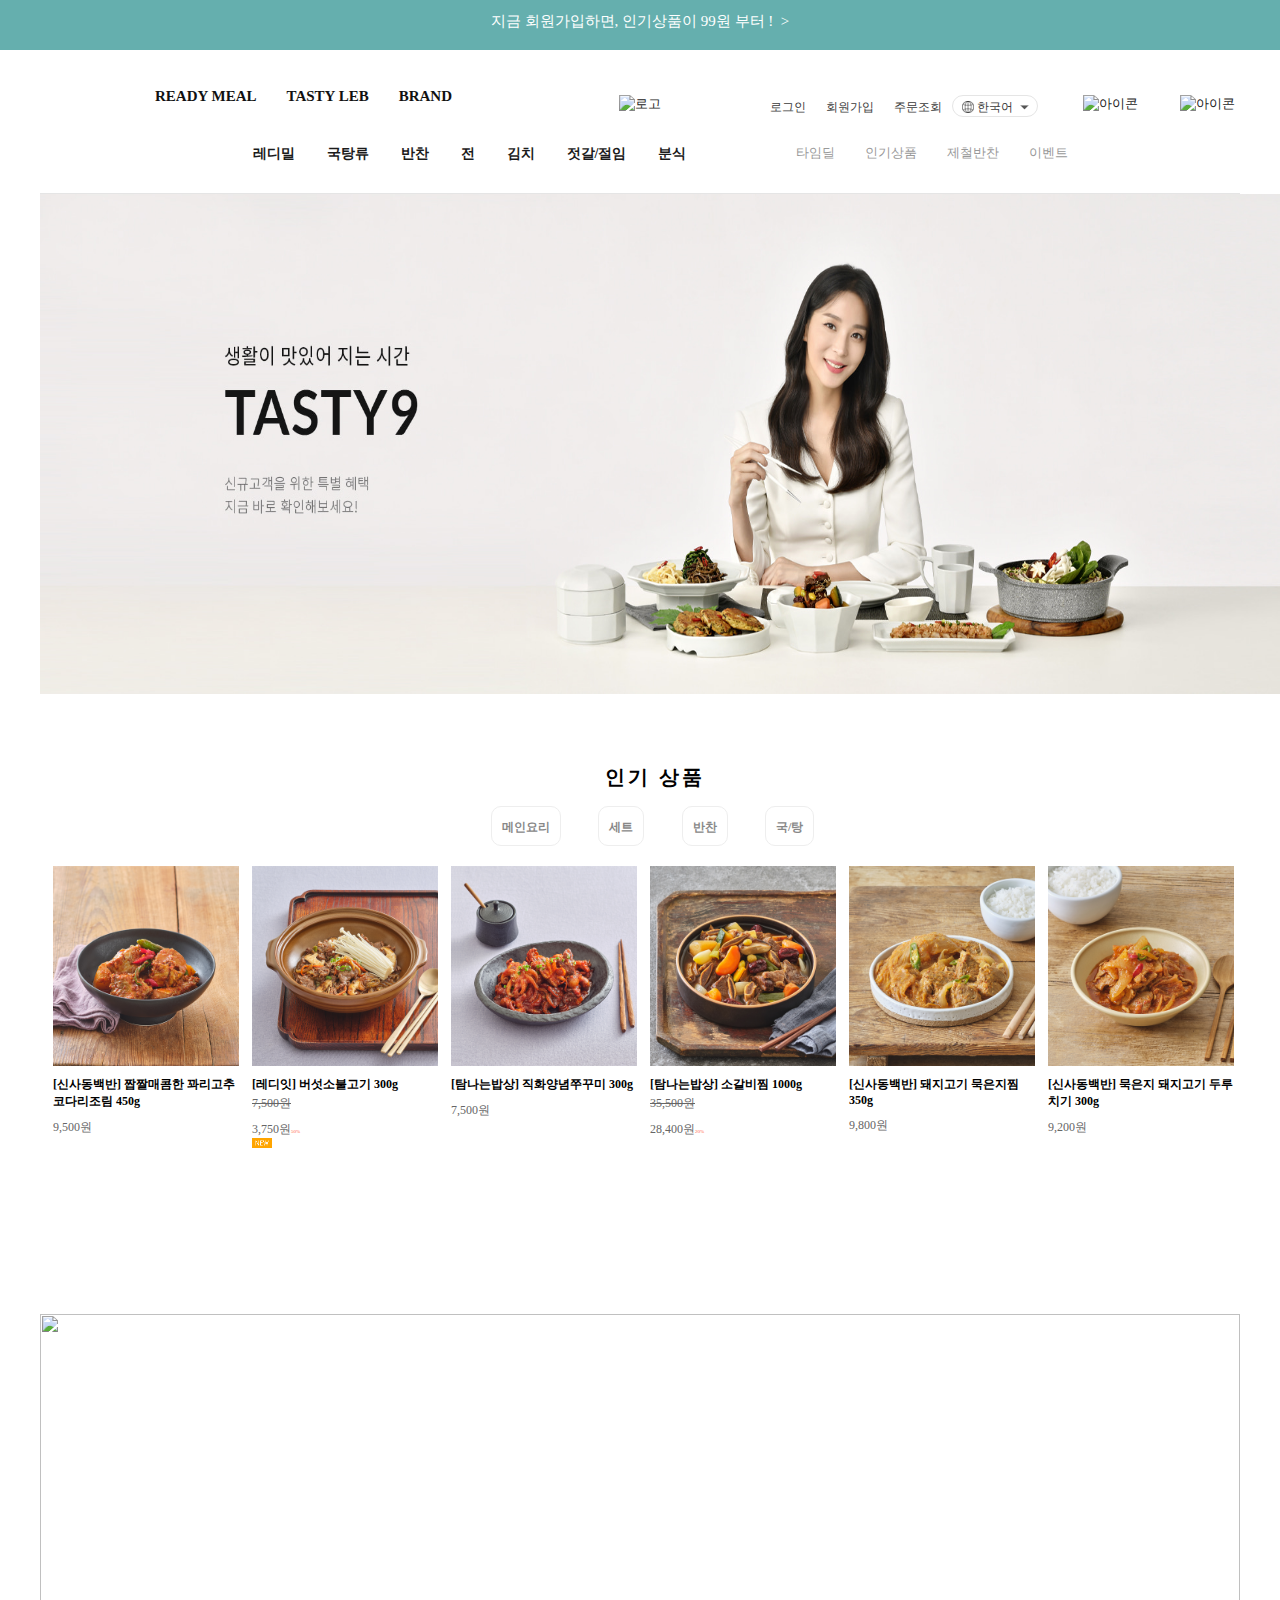
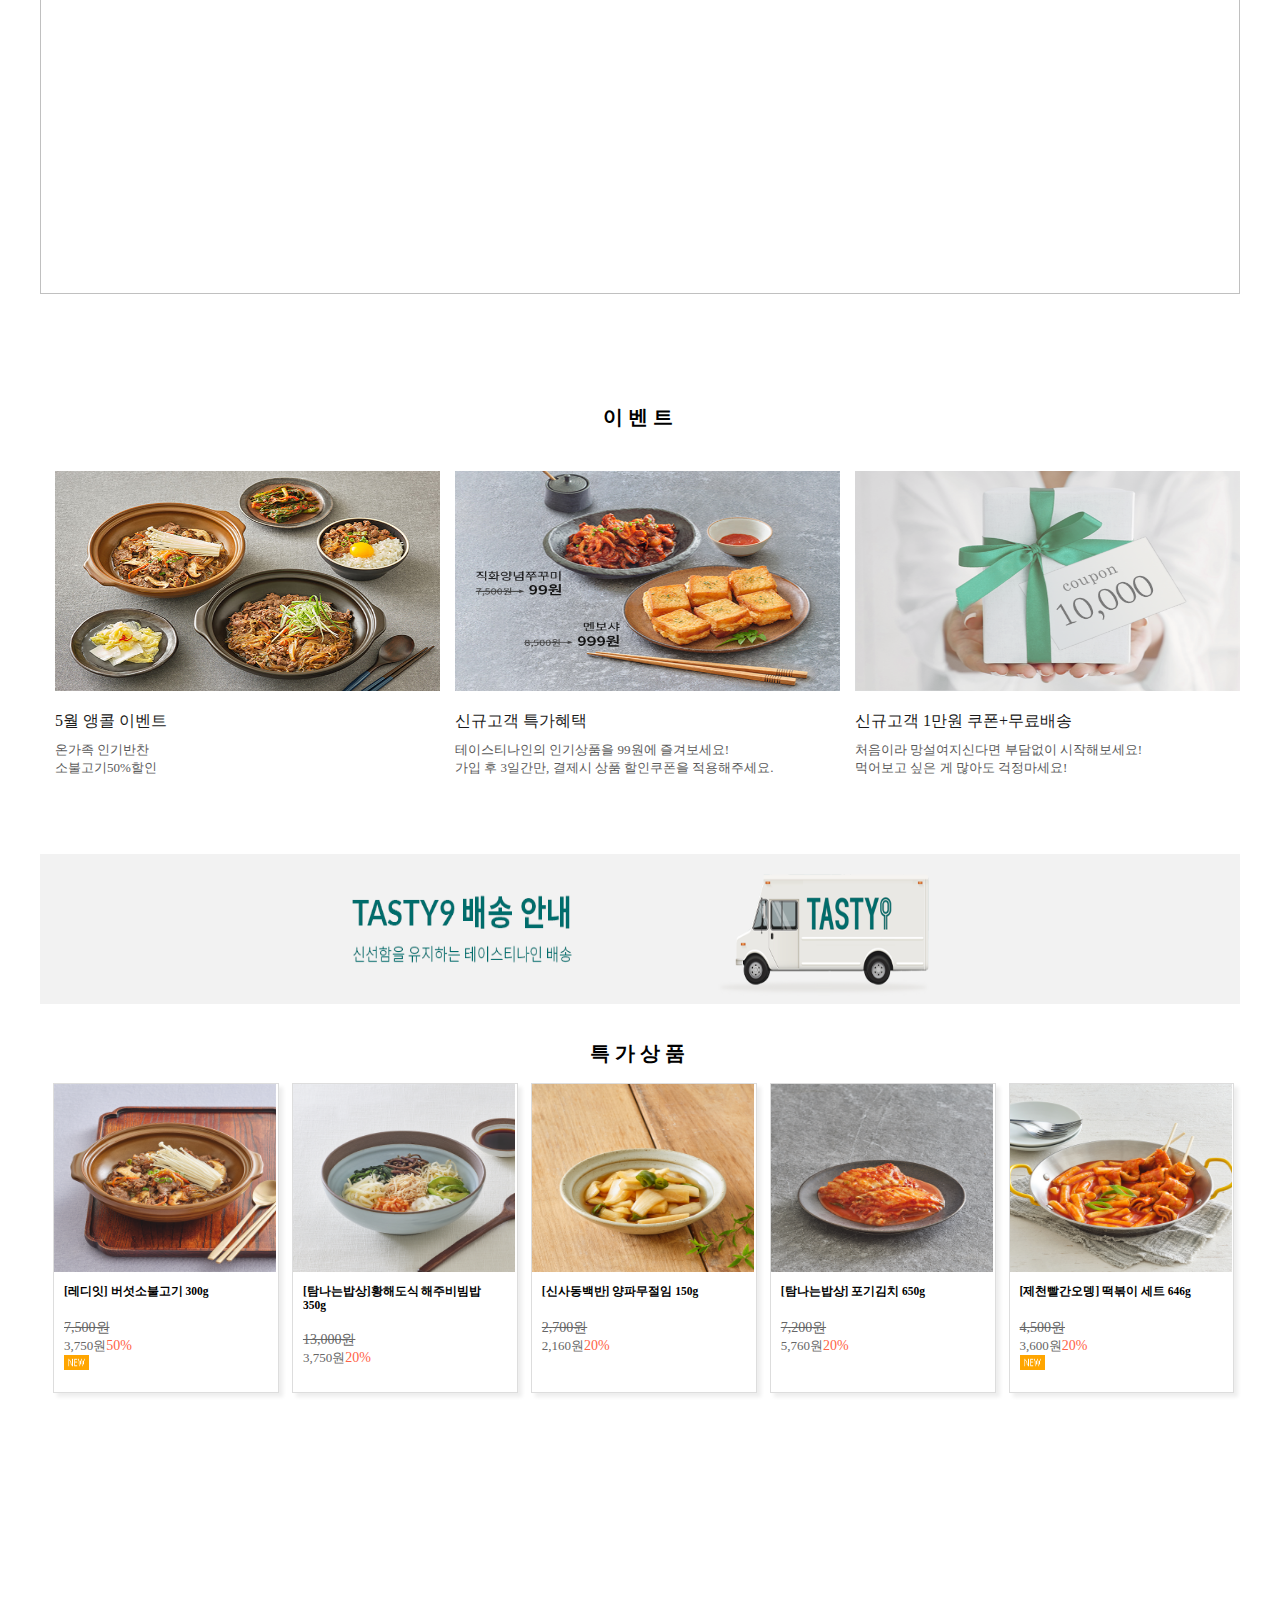
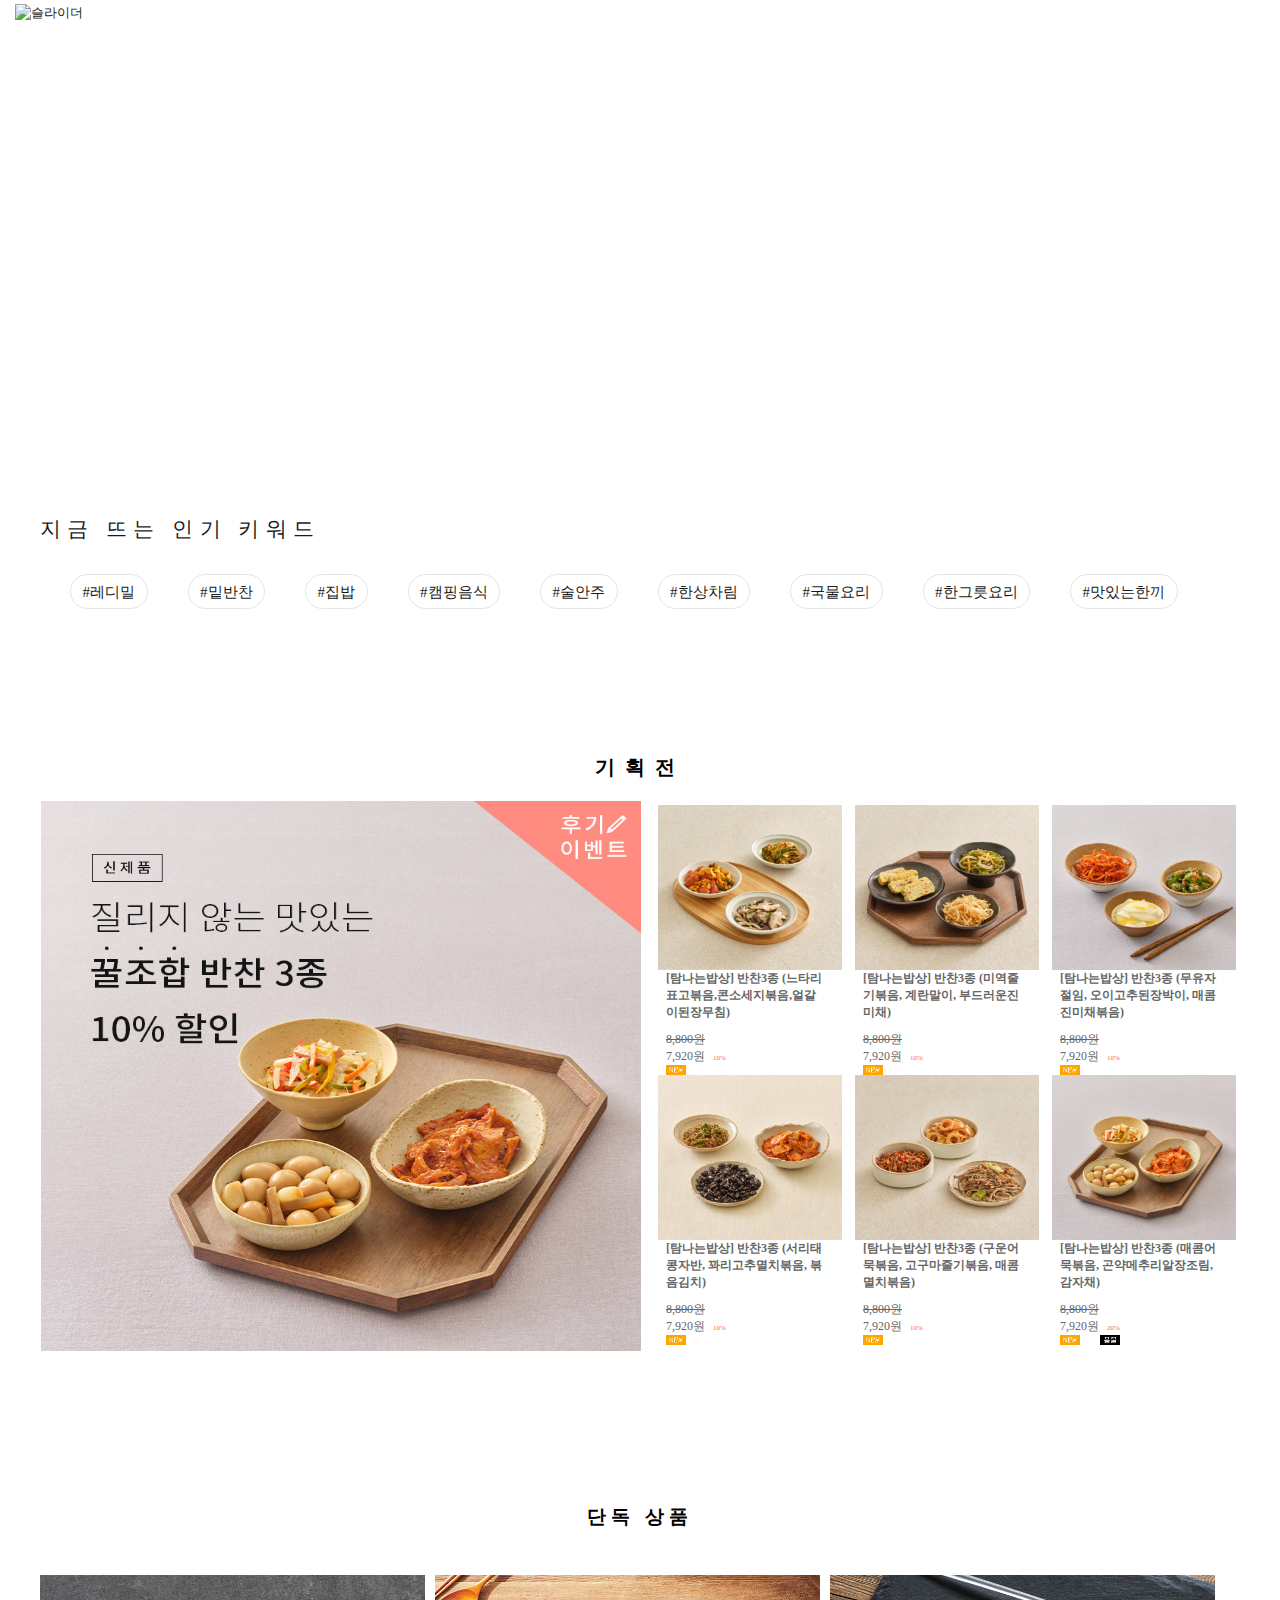
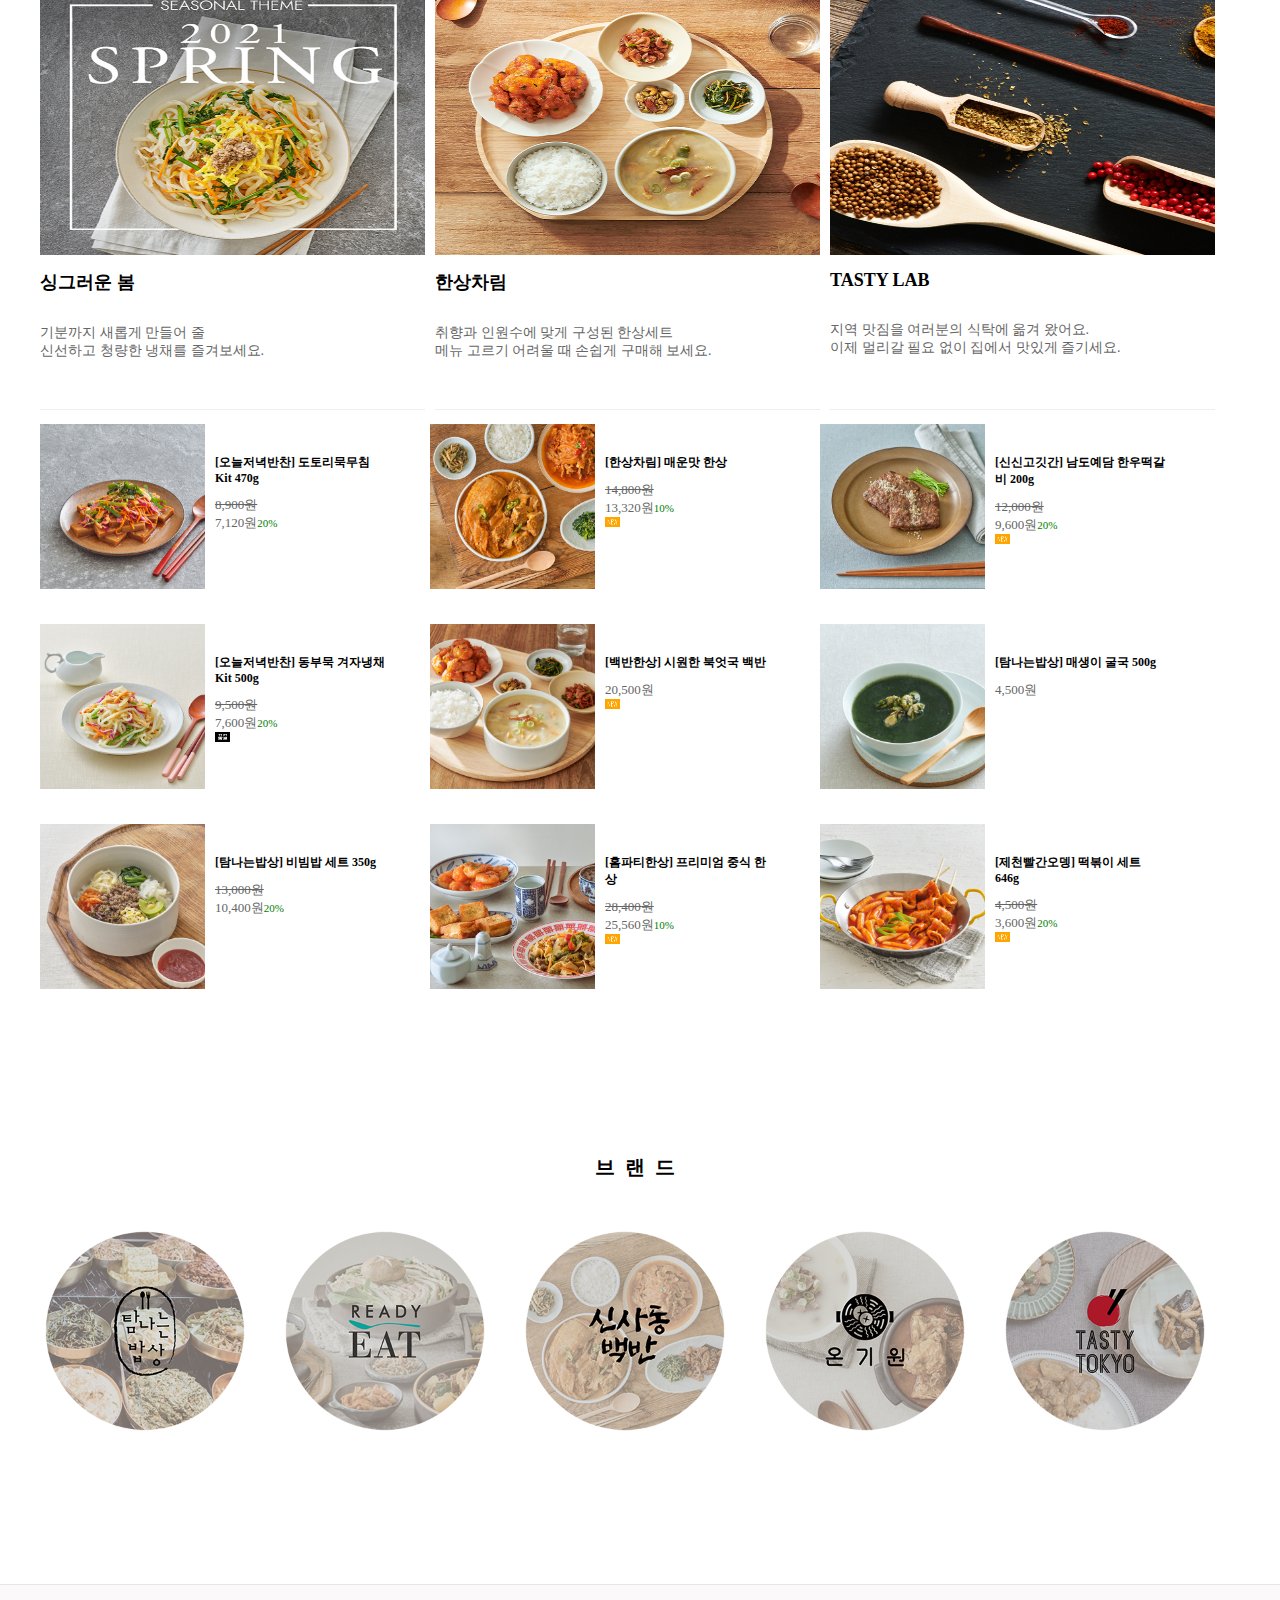
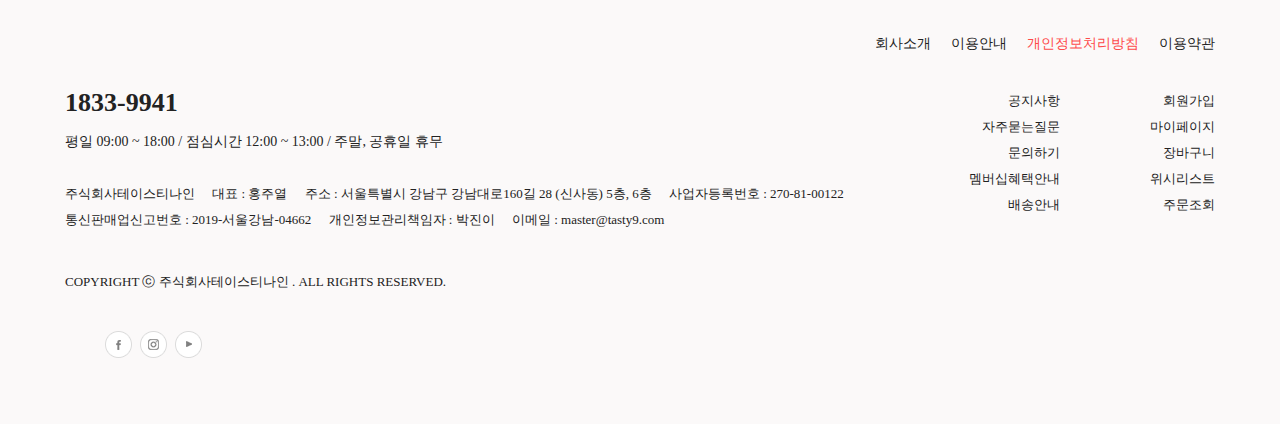
==== 1rd_tasty9/main2.html @ 4b81b317 "“test”" ====
<!DOCTYPE html>
<html>
<head>
    <meta charset="utf-8">
    <title>데이스티나인 공식 쇼핑몰</title>
    <link href="css/main.css" rel="stylesheet">
    <link herf="css/common.css" rel="stylesheet">
    <script src="js/slider.js"></script>
    <script src="json/best1.json"></script>
    <script src="json/event1.json"></script>
    <script src="json/menu.json"></script>
    <script src="https://ajax.aspnetcdn.com/ajax/jQuery/jquery-3.4.0.min.js"></script>
</head>
<body>
  <header>
  	 <div id="new">
  	 	<div class="top_event">
  	 		<a href="#">
  	 		  <div class="xans-element- xans-layout xans-layout-statelogoff top_event_btn">
  	 		  	지금 <span>회원가입</span>하면, 인기상품이 <span>99원</span> 부터 ! &nbsp;>
  	 		  </div>
  	 		 </a>
  	 		</div>
  	 	</div>

  	 	 <div class="login_txt">
  	 	   <a href="#"></a>
  	 	</div>
  	  </div>

  	 <div id="header">
  	 	<div class="h_sec01">
  	 		<div class="add_menu01">
  	 			<ul>
  	 				<li><a href="sub.html">READY MEAL</a></li>
  	 				<li><a href="sub.html">TASTY LEB</a></li>
  	 				<li><a href="sub.html">BRAND</a></li>
  	 		    </ul>
  	 		  </div>

  	  <div class="top_logo">
  	  	<a href="sub.html"><img src="img/main/logo.png" alt="로고"></a>
  	  </div>

  	  <div class="right_menu">
  	  	 <ul class="login">
  	  	 	<li class="xans-element- xans-layout xans-layout-statelogoff">
  	  	 		<a href="#">로그인</a></li>
  	  	 	 <li class="xans-element- xans-layout xans-layout-statelogoff">
  	  	 	 	<a href="#">회원가입</a></li>
  	  	 	 	<li><a href="#">주문조회</a></li>
  	  	  </ul>

  	   <div class="global_menu">
  	   	 <span class="ico01">
  	   	 	<img src="img/main/icon11.png" alt="아이콘">
  	   	 </span> 한국어
  	   	  <span class="ico02">
  	   	  	<img src="img/main/icon22.png" alt="아이콘">
  	   	   </span>
  	   	  </div>

  	   	  <ul class="cart_menu">
  	   	  	<li class="top_search">
  	   	  		<a href="#"><img src="img/main/icon1.png" alt="아이콘"></a>
  	   	  	</li>

  	   	 <li class="btn_cart">
  	   	 	<a href="#">
  	   	 	  <span class="xans-element- xans-layout xans-layout-orderbasketcount"></span>
  	   	 	 <img src="img/main/icon2.png" alt="아이콘"></a>
  	   	 	</li>
  	   	 </ul>
  	   	</div>
  	   </div>

  	   <div class="h_sec02 cboth" id="comment_top">
  	   	 <div class="inner">
  	   	 	<div class="T_left_area">
  	   	 		<div class="btn_all allcategory_open">
  	   	 		  <a href="#" class="all_ct"></a>
  	   	 		 </div>
  	   	 	  </div>

  	   	<div class="top_cate">
  	     <div class="gnb_menu_box">
  	     	<ul class="top_menu">
  	        <div id="mcategory">
  	     	  <div id="slidecatelist">
  	     	  	 <ul class="xans-element- xans-layout xans-layout-category categorylist">
  	     	  	   <li class="nochild">
  	     	  	   	 <a href="sub.html">레디밀</a></li>
  	     	  	   <li class="xans-record-">
  	     	  	   	 <a href="sub.html">국탕류</a></li>
  	     	  	   <li class="nnm">
  	     	  	   	 <a href="sub.html">반찬</a></li> 
  	     	  	   <li class="nochild">
  	     	  	     <a href="sub.html">전</a></li>
  	     	  	   <li class="nochild">
  	     	  	     <a href="sub.html">김치</a></li>
  	     	  	   <li class="xans-record-">
  	     	  	 	 <a href="sub.html">젓갈/절임</a></li>
  	     	  	   <li class="xans-record-">
  	     	  	 	 <a href="sub.html">분식</a></li>
  	     	  	</ul>
  	     	  </div>
  	     	 </div>
            </ul>
          </div>

               <div class="top_add">
               	 <ul>
               	   <li class="top_cate_space">
               	   	<a href="sub.html">타임딜</a></li>
               	   	<li class="top_cate_space">
               	   	 <a href="sub.html">인기상품</a></li>
               	   	 <li><a href="sub.html">제철반찬</a></li>
               	   	 <li><a href="sub.html">이벤트</a></li>
               	   </ul>
               	  </div>
               	 </div>
               	</div>
               </div>
              </div>
	 	
  </header>

  <section>

  <div id="slidewrap">

  <ul class="slide">

       <li><img src="img/main/main01.jpg" alt="slide image"></li>
       <li><img src="img/main/main03.jpg" alt="slide image"></li>
       <li><img src="img/main/main15.jpg" alt="slide image"></li>
   </ul>
  </div>
  
  	  <div id="md">
  	  	<h1> 인기 상품 </h1>
  	  	  <ul>
  	  	  	<li><a href="#">메인요리</a></li>
  	  	  	<li><a href="#">세트</a></li>
  	  	  	<li><a href="#">반찬</a></li>
  	  	  	<li><a href="#">국/탕</a></li>
  	  	  </ul>


  	    <div id="dd">
  	      <div class="mbox">
  	      	<a href="#"><img src="img/main/1.png" alt="음식"></a>
  	      	 <h2>[신사동백반] 짭짤매콤한 꽈리고추 코다리조림 450g</h2>
  	      	 <p>9,500원</p>
  	        </div>

  	      <div class="mbox">
  	      	<a href="#"><img src="img/main/2.png" alt="음식"></a>
  	      	<h2>[레디잇] 버섯소불고기 300g</h2>
  	      	 <div class="no">
  	      	  	<p>7,500원</p>
  	      	 </div>
  	      	  
  	      	   	<p>3,750원<span>50%</span></p>
  	      	  <img src="img/main/new1.gif" alt="new"></p>
  	        </div>
  	      

  	       <div class="mbox">
  	      	<a href="#"><img src="img/main/3.png" alt="음식"></a>
  	      	<h2>[탐나는밥상] 직화양념쭈꾸미 300g</h2>
  	      	<p>7,500원</p>
  	      </div>

  	      <div class="mbox">
  	      	<a href="#"><img src="img/main/4.png" alt="음식"></a>
  	      	<h2>[탐나는밥상] 소갈비찜 1000g</h2>
  	      	 <div class="vb">
  	      	<p>35,500원</p>
  	      	 </div>
  	      	<p>28,400원<span>20%</span></p>
  	      </div>

  	      <div class="mbox">
  	      	<a href="#"><img src="img/main/5.png" alt="음식"></a>
  	      	<h2>[신사동백반] 돼지고기 묵은지찜 350g</h2>
  	      	<p>9,800원</p>
  	      </div>

  	      <div class="mbox">
  	      	<a href="#"><img src="img/main/6.png" alt="음식"></a>
  	      	<h2>[신사동백반] 묵은지 돼지고기 두루치기 300g</h2>
  	      	<p>9,200원</p>
  	      </div>
  	    </div>
  	 </div>

    
  	   <div id="rr">
  	   	<img src="img/main/타임세일.png"></div>
	 


        <div id="mf">
          <h2>이벤트</h2>

          <div id="mm">
           <div class="mbox">
           	<a href="#"><img src="img/main/이벤트1.jpg" alt="음식"></a>
           	<h3>5월 앵콜 이벤트</h3>
  	      	<p>온가족 인기반찬<br>소불고기50%할인</p>
  	      </div>
           
           <div class="mbox">
           	<a href="#"><img src="img/main/이벤트2.jpg" alt="음식"></a>
           	<h3>신규고객 특가혜택</h3>
           	<p>테이스티나인의 인기상품을 99원에 즐겨보세요!<br>
               가입 후 3일간만, 결제시 상품 할인쿠폰을 적용해주세요.</p>
            </div>

           <div class="mbox">
           	<a href="#"><img src="img/main/이벤트3.png" alt="음식"></a>
           	<h3>신규고객 1만원 쿠폰+무료배송</h3>
           	<p>처음이라 망설여지신다면 부담없이 시작해보세요!<br>
               먹어보고 싶은 게 많아도 걱정마세요!</p>
           </div>
         </div>

         </div>

    <div id="nn">
    	<img src="img/main/슬라이더9.png" alt="슬라이드">
    </div>

      <div id="nb">
      	<h3>특가상품</h3>

      	<div id="na">

      	 <div class="box">
      	  <a href="#"><img src="img/main/2.png" alt="음식"></a>
      	  <a href="#"><h3 class="m_m">[레디잇] 버섯소불고기 300g</h3>
      	   <div class="vv">
      	   	<p>7,500원</p></div>
      	   	<p>3,750원<span>50%</span></p>
      	   	<div class="bb">
      	   	<img src="img/main/new1.gif" alt="new"></div></a>
      	   </div>

      	 
      	 <div class="box">
      	  <a href="#"><img src="img/main/특가2.png" alt="음식"></a>
      	  <a href="#"><h3 class="m_m">[탐나는밥상]황해도식 해주비빔밥 350g</h3>
      	  <div class="vv">
      	   	<p>13,000원</p></div>
      	   	<p>3,750원<span>20%</span></p>
      	   </a>
      	 </div>

      	 <div class="box">
      	 	<a href="#"><img src="img/main/특가3.png" alt="음식"></a>
      	  <a href="#"><h3 class="m_m">[신사동백반] 양파무절임 150g</h3>
      	  <div class="vv">
      	   	<p>2,700원</p></div>
      	   	<p>2,160원<span>20%</span></p>
      	   </a>
      	 </div>

      	 <div class="box">
      	 	<a href="#"><img src="img/main/특가4.png" alt="음식"></a>
      	  <a href="#"><h3 class="m_m">[탐나는밥상] 포기김치 650g</h3>
      	  <div class="vv">
      	   	<p>7,200원</p></div>
      	   	<p>5,760원<span>20%</span></p>
      	   </a>
      	 </div>

      	 <div class="box">
      	 	<a href="#"><img src="img/main/특가5.png" alt="음식"></a>
      	  <a href="#"><h3 class="m_m">[제천빨간오뎅] 떡볶이 세트 646g</h3>
      	  <div class="vv">
      	   	<p>4,500원</p></div>
      	   	<p>3,600원<span>20%</span></p>
      	   	<div class="bb">
      	   	<img src="img/main/new1.gif" alt="new"></div></a>
      	 </div>
      </div>
     </div>
    </div>
   </div> 

 
    
   
     <div id="nc">
     	<a href="#">
     	<img src="img/main/cr_ban01.png" alt="슬라이더"></a>
      </div>


    

     <div id="ff">
     	<p>지금 뜨는 인기 키워드</p>

        <div class="wwe">
          <ul>
          	<li><a href="#">#레디밀</a></li>
          	<li><a href="#">#밑반찬</a></li>
          	<li><a href="#">#집밥</a></li>
          	<li><a href="#">#캠핑음식</a></li>
          	<li><a href="#">#술안주</a></li>
          	<li><a href="#">#한상차림</a></li>
          	<li><a href="#">#국물요리</a></li>
          	<li><a href="#">#한그릇요리</a></li>
          	<li><a href="#">#맛있는한끼</a></li>
           </ul>
          </div>
        </div> 






     

      <div id="nd">
      	<h3>기획전</h3>

         <div id="mc">
         	<img src="img/main/ff.jpg" alt="사진">
         </div>

      <div id="me">
        <div class="box">
          <a href="#"><img src="img/main/기획1.jpg" alt="음식"></a>
      	  <h4>[탐나는밥상] 반찬3종 (느타리표고볶음,콘소세지볶음,얼갈이된장무침)</h4>
      	  <div class="tte">
      	   	<p>8,800원</p></div>
      	   	<p>7,920원<span>10%</span></p>
      	   	<div class="tty">
      	   	<img src="img/main/new1.gif" alt="new"></div>
      	 </div>


       <div class="box">
          <a href="#"><img src="img/main/기획2.jpg" alt="음식"></a>
      	  <h4>[탐나는밥상] 반찬3종 (미역줄기볶음, 계란말이, 부드러운진미채)</h4>
      	  <div class="tte">
      	   	<p>8,800원</p></div>
      	   	<p>7,920원<span>10%</span></p>
      	   	<div class="tty">
      	   	<img src="img/main/new1.gif" alt="new"></div>
      	 </div>

          	
       <div class="box">
          <a href="#"><img src="img/main/기획3.jpg" alt="음식"></a>
      	   <h4>[탐나는밥상] 반찬3종 (무유자절임, 오이고추된장박이, 매콤진미채볶음)</h4>
      	   <div class="tte">
      	   	<p>8,800원</p></div>
      	   	<p>7,920원<span>10%</span></p>
      	   	<div class="tty">
      	   	<img src="img/main/new1.gif" alt="new"></div>
          	</div>
         
              
        <div class="box">
          <a href="#"><img src="img/main/기획4.jpg" alt="음식"></a>
      	   <h4>[탐나는밥상] 반찬3종 (서리태콩자반, 꽈리고추멸치볶음, 볶음김치)</h4>
      	   <div class="tte">
      	   	<p>8,800원</p></div>
      	   	<p>7,920원<span>10%</span></p>
      	   	<div class="tty">
      	   	<img src="img/main/new1.gif" alt="new"></div>
          	</div>

       <div class="box">
          <a href="#"><img src="img/main/기획5.png" alt="음식"></a>
      	   <h4>[탐나는밥상] 반찬3종 (구운어묵볶음, 고구마줄기볶음, 매콤멸치볶음)</h4>
      	   <div class="tte">
      	   	<p>8,800원</p></div>
      	   	<p>7,920원<span>10%</span></p>
      	   	<div class="tty">
      	   	<img src="img/main/new1.gif" alt="new"></div>
          	</div>

        <div class="box">
         <a href="#"><img src="img/main/기획6.png" alt="음식"></a>
      	   <h4>[탐나는밥상] 반찬3종 (매콤어묵볶음, 곤약메추리알장조림, 감자채)</h4>
      	   <div class="tte">
      	   	<p>8,800원</p></div>
      	   	<p>7,920원<span>20%</span></p>
      	   	<div class="tty">
      	   	<img src="img/main/new1.gif" alt="new">
      	   	<img src="img/main/품절.gif" alt="품절">
      	   </div>
          	</div>
          </div>
        </div>

        <div id="aa">
         <h4>단독 상품</h4>

         <div id="ab">
         	<div class="box">
         	 <a href="#"><img src="img/main/단독1.jpg" alt="음식"></a>
           	<h5>싱그러운 봄</h5>
           	<p>기분까지 새롭게 만들어 줄<br>신선하고 청량한 냉채를 즐겨보세요.</p>
         	</div>

         	<div class="box">
         		<a href="#"><img src="img/main/단독2.png" alt="음식"></a>
           	<h5>한상차림</h5>
           	<p>취향과 인원수에 맞게 구성된 한상세트<br>
           	    메뉴 고르기 어려울 때 손쉽게 구매해 보세요.</p>
         	</div>

         	<div class="box">
         		<a href="#"><img src="img/main/단독3.png" alt="음식"></a>
           	<h5>TASTY LAB</h5>
           	<p>지역 맛짐을 여러분의 식탁에 옮겨 왔어요.<br>
               이제 멀리갈 필요 없이 집에서 맛있게 즐기세요.</p>
         	</div>
           </div>
       </div>

        <div id="an">
          <div class="box">
          	<a href="#"><img src="img/main/음식2.png" alt="음식"></a>
          	<h6>[오늘저녁반찬] 도토리묵무침Kit 470g</h6>
      	   <div class="yyy">
      	   	<p>8,900원</p></div>
      	   	<p>7,120원<span>20%</span></p>
      	   </div>

          <div class="box">
         <a href="#"><img src="img/main/단음2.png" alt="음식"></a>
         <h6>[한상차림] 매운맛 한상</h6>
      	   <div class="yyy">
      	   	<p>14,800원</p></div>
      	   	<p>13,320원<span>10%</span></p>
      	   	<div id="yyu">
      	   	<img src="img/main/new1.gif" alt="new"></div>
         </div>

          <div class="box">
          <a href="#"><img src="img/main/단음3.png" alt="음식"></a>
          <h6>[신신고깃간] 남도예담 한우떡갈비 200g</h6>
      	   <div class="yyy">
      	   	<p>12,000원</p></div>
      	   	<p>9,600원<span>20%</span></p>
      	   	<div id="yyu">
      	   	<img src="img/main/new1.gif" alt="new"></div>
          </div>

          <div class="box">
          <a href="#"><img src="img/main/단음4.png" alt="음식"></a>
             <h6>[오늘저녁반찬] 동부묵 겨자냉채Kit 500g</h6>
      	   <div class="yyy">
      	   	<p>9,500원</p></div>
      	   	<p>7,600원<span>20%</span></p>
      	   	<div id="yyu">
      	   	<img src="img/main/품절.gif" alt="new"></div>
          </div>


         
          <div class="box">
          <a href="#"><img src="img/main/단음5.png" alt="음식"></a>
          	 <h6>[백반한상] 시원한 북엇국 백반</h6>
      	   	<p>20,500원</p>
      	   	<div id="yyu">
      	   	<img src="img/main/new1.gif" alt="new"></div>
      	   </div>


          <div class="box">
          <a href="#"><img src="img/main/단음6.png" alt="음식"></a>
          <h6>[탐나는밥상] 매생이 굴국 500g</h6>
      	  	<p>4,500원</p>    
          </div>

          <div class="box">
          <a href="#"><img src="img/main/단음7.png" alt="음식"></a>
          <h6>[탐나는밥상] 비빔밥 세트 350g</h6>
      	   <div class="yyy">
      	   	<p>13,000원</p></div>
      	   	<p>10,400원<span>20%</span></p>	
          </div>


          <div class="box">
          <a href="#"><img src="img/main/단음8.png" alt="음식"></a>
          <h6>[홈파티한상] 프리미엄 중식 한상</h6>
      	   <div class="yyy">
      	   	<p>28,400원</p></div>
      	   	<p>25,560원<span>10%</span></p>
      	   	<div id="yyu">
      	   	<img src="img/main/new1.gif" alt="new"></div>
          </div>

          <div class="box">
          <a href="#"><img src="img/main/특가5.png" alt="음식"></a>
          <h6>[제천빨간오뎅] 떡볶이 세트 646g</h6>
      	   <div class="yyy">
      	   	<p>4,500원</p></div>
      	   	<p>3,600원<span>20%</span></p>
      	   	<div id="yyu">
      	   	<img src="img/main/new1.gif" alt="new"></div>	
          </div>
         </div>


        <div id="az">
         <h5> 브랜드</h5>

           <div class="ml">
           <img src="img/main/brand01.png" alt="브랜드">
           <img src="img/main/brand02.png" alt="브랜드">
           <img src="img/main/brand03.png" alt="브랜드">
           <img src="img/main/brand04.png" alt="브랜드">
           <img src="img/main/brand05.png" alt="브랜드">
          </div>
        </div>

  </section>

  <footer>

  <div id="mfooter" class="cboth">
    <div class="footer cboth">
     <div class="inner_sec">
      <div class="ft_sec01 cboth">
      	<div class="ft_sec01_txt fleft">
      	 <div class="ft_sec01_menu ft_menu fright">
      	 	<ul>
      	 	  <li><a href="#">회사소개</a></li>
      	 	  <li><a href="#">이용안내</a></li>
      	 	  <li><a href="#" class="privacy">개인정보처리방침</a></li>
      	 	  <li><a href="#">이용약관</a></li>
      	 	</ul>
      	  </div>
      	 </div>
      	 <div class="cboth"></div>
      	  <div class="ft_sec02 cboth">
      	  	<div class="footer_left fleft">
      	  	 <div class="ft_numb">

	1833-9941
    <p>평일 09:00 ~ 18:00 / 점심시간 12:00 ~ 13:00 / 주말, 공휴일 휴무</p>
</div>
    <div class="xans-element- xans-layout xans-layout-footer ft_info ">


	주식회사테이스티나인 

    <span></span>

대표 : 홍주열 
  
<span></span>

주소 : 서울특별시 강남구 강남대로160길 28 (신사동) 5층, 6층
<span></span>

사업자등록번호 : 270-81-00122
<br>


	통신판매업신고번호 : 2019-서울강남-04662
<span></span>

개인정보관리책임자 : 박진이
<span></span>

이메일 : master@tasty9.com

</div>
      <div class="xans-element- xans-layout xans-layout-footer ft_copy ">COPYRIGHT ⓒ 주식회사테이스티나인 . ALL RIGHTS RESERVED.
      </div>

    <div class="ft_sns">
       <ul>
       	 <li><a href="#">
       	 	<img src="img/main/bt_sns01.png" alt="아이콘"></a></li>
       	 <li><a href="#">	
             <img src="img/main/bt_sns02.png" alt="아이콘"></a></li>
         <li><a href="#">    
             <img src="img/main/bt_sns03.png" alt="아이콘"></a></li>
         </ul>
        </div>
       </div>
        <div class="footer_right fright">
          <div class="ft_comm_area fright cboth">
          	<ul class="ft_comm fleft first">
          	  <li><a href="#">공지사항</a></li>
              <li><a href="#">자주묻는질문</a></li>
              <li><a href="#">문의하기</a></li>
              <li><a href="#">멤버십혜택안내</a></li>
              <li><a href="#">배송안내</a></li>
            </ul>

          <ul class="ft_comm fleft">
          	<li><a href="#">회원가입</a></li>
            <li><a href="#">마이페이지</a></li>
            <li><a href="#">장바구니</a></li>
            <li><a href="#">위시리스트</a></li>
            <li><a href="#">주문조회</a></li>
          </ul>
         </div>
        </div>
      </div>
    </div>
   </div>





</footer>

</body>
</html>
---- 1rd_tasty9/css/main.css ----
@charset "utf-8";

* {margin:0 auto; box-sizing:border-box;}

    ul,ol,li {text-decoration:none;}

    
    #new {width:100%; height:50px; position:relative; margin:0 auto;}
    #new .top_event {width:100%; height:50px; position:relative; text-align:center; background-color:#65afae;}
    #new .top_event a {display:block; text-decoration:none; }
    #new .top_event .top_event_btn {color:#fff; font-size:15px; text-align:center; display:inline-block; margin-top:12px;}


    #header {min-width:1200px; border-bottom:1px solid #e5e5e5; width:1200px; display:block;}
    #header  .h_sec01 {position:relative; margin:45px 0px 10px;}
    #header  .h_sec01  .add_menu01 {position:absolute; left:75px; top:0px; display:block;}
    #header  .h_sec01  .add_menu01  ul {display: block; list-style-type: disc;}
    #header  .h_sec01  .add_menu01  li:first-child {padding-left:0px; background:none;}
    #header  .h_sec01  .add_menu01  li {float:left; font-size:0px; padding:0px 15px; list-style:none; display: list-item;}
    #header  .h_sec01  .add_menu01  li  a {color:#111; font-weight:700; font-size:15px; line-height:3px; display:block; text-decoration:none; cursor:pointer;}


    #header  .h_sec01  .top_logo {text-align:center;}
    #header  .h_sec01  .top_logo img {width:270px; height:80px;}
    
    


    #header  .h_sec01  .right_menu {position:absolute; right:0px; top:0px; margin:0; padding:0;}
    #header  .h_sec01  .login {float:left}
    #header  .h_sec01  .login ul {display: block; list-style-type: disc;}
    #header  .h_sec01  .login li {float:left; padding:0 10px; font-size:0; list-style:none; display:list-item;}
    #header  .h_sec01  .login li:first-child {padding-left:0px; background:none;}
    #header  .h_sec01  .login li a {display:block; color:#3b3b3b; font-size:12px; font-weight:300; line-height:24px; text-decoration:none; cursor:pointer;}

    #header  .h_sec01  .global_menu {float:left; position:relative; font-size:12px; line-height:22px; font-weight:300; color:#3b3b3b; height:22px; width:86px; border:1px solid #e5e5e5; border-radius:12px; cursor:pointer; margin-left:0px; text-align:center;}
    #header  .h_sec01  .global_menu  span.ico01 {position:absolute; top:5px; left:9px; width:12px; height:12px;}
    #header  .h_sec01  .global_menu  span.ico01 img {border:none; vertical-align:top; list-style:none; width:12px; height:12px;}
    #header  .h_sec01  .global_menu  span.ico02 {position:absolute; top:5px; right:8px;}
    #header  .h_sec01  .global_menu  span.ico02 img {border:none; vertical-align:top;}

    #header  .h_sec01  .cart_menu {font-size:0px; float:left; margin-left:0px;}
    #header  .h_sec01  .cart_menu  li {float:left; list-style:none; display:list-item;}
    #header  .h_sec01  .cart_menu  li  img {width:15px; height:15px; margin:0 5px;}

    #header  .h_sec01  .cart_menu  li.btn_cart {margin-left:32px; position:relative;}
    #header  .h_sec01  .cart_menu  li.btn_cart  span {position: absolute; top: 5px; left: 0;  height: 20px; line-height: 20px; display: block;  font-size: 11px; color: #111;font-weight: 700; text-align: center;}
    #header  .h_sec01  .cart_menu  li  .btn_cart img {margin:0;}

    #header  .h_sec02 {position:relative;}
    #header  .cboth {clear:both; display:block;}
    #header  .h_sec02  .inner {width:1200px; height:70px; margin:0 auto; padding:0;}

    #header  .h_sec02  .T_left_area  .btn_all  .all_ct {width: 30px; height: 30px; background:url(https://www.tasty9.com/morenvyimg/top_allcate.png) no-repeat; position: absolute; top: 20px; left: 100px;}
    #header  .h_sec02  .top_cate {text-align:center; transition:all 0.3s;}
    #header  .h_sec02  .top_cate > div {position:static; display:inline-block; vertical-align:middle;}
    #header  .h_sec02  .top_menu ul {list-style-type: circle;}

    #mcategory {float:left; margin:0; font-size:0;}
    #mcategory  .categorylist {padding:0; margin:0; font-size:0; text-align:center;}
    #mcategory  .categorylist li {position:static; display:inline-block; margin:0 16px; line-height:70px; list-style:none; }
    #mcategory  .categorylist .cate {color:#000; font-family:'Lato','Noto Sans KR',sans-serif; font-size:12px; font-weight:400;}
    #slidecatelist .categorylist li a {line-height:40px; width:1200px; color:#1b1b1b; font-size:14px; font-weight:700;}
    #slidecatelist .categorylist li sub{background-color:#ddd; display:none;}
    #slidecatelist .categorylist li sub a:hover{display:block;}
    a {text-decoration:none; color:#000; font-size:13px;}
    #slidecatelist .categorylist .nnm a:hover {color:red;}
 
    #header .h_sec02  .top_cate > div {position: static; display: inline-block; vertical-align: middle;}
    #header .h_sec02 .top_add ul li:first-child {background-image:url(https://www.tasty9.com//morenvyimg/add01_bg.png) ;background-repeat: no-repeat; background-position:left center; margin-left:20px; padding-left:15px;}
    #header .h_sec02 .top_add ul li {float:left; list-style:none;}
    #header .h_sec02 .top_add ul li a {display: block; height:70px; margin: 0 15px; color: #999;  font-size: 13px; line-height:60px; text-decoration:none;}


  #slidewrap {width: 100%; height: 500px; margin:0; position: relative; overflow: hidden;}

  .slide {width: 100%;}

  .slide li {width: 100%; height: 500px; float:left;}

  .slide li img {width: 100%; height: 100%;}

    #md {width:1200px; height:550px;}
    #md > h1 {text-align:center; letter-spacing:3px; margin:70px 0 10px 30px; font-size:20px;}
    #md > ul {text-align:center; list-style:none; font-size:10px; color:#000; margin:0;  padding:5px; height:65px;}
    #md > ul > li {position:static; display:inline-block; margin:30px 30px; list-style:none; border:1px solid #eee; height:40px; border-radius:10px; line-height:10px; margin:0px 5px 15px 30px; padding:0 10px;}
    #md > ul > li > a {line-height:40px; width:1200px; color:#888; font-size:12px; font-weight:600;}
    #md > ul > li > a:hover {opacity:0.9;}
    #md > ul > li:hover {background-color:#eee;}
    #md > .mbox {width:150px; height:150px; float:left; box-sizing:border-box; margin:80px -40px 80px 90px;}
    #md > .mbox > img {width:150px; height:150px; float:left; box-sizing:border-box; margin:0 40px 50px 0px;}

    #dd {width:1200px; height:750px; margin:0; }
    #dd > .mbox {width:186px; height:235px;  float:left; margin:30px;}
    #dd > .mbox > a > img  {width:186px; height:200px;}
    #dd > .mbox > a > img:hover {opacity:0.5;}
    
    
    #dd > .mbox > h2 {font-size:12px; color:#000; text-align:left; margin-top:10px;}
    #dd > .mbox > .no > p {font-size:12px; color:#666; text-align:left; margin:2px 0 0 0px; text-decoration:line-through; font-family:'Lato','Noto Sans KR';}
    #dd > .mbox > .vb > p {font-size:12px; color:#666; text-align:left; margin:2px 0 0 0px; text-decoration:line-through; font-family:'Lato','Noto Sans KR';}
    #dd > .mbox > h2 > a {color:#000;}
    #dd > .mbox > p > span {color:tomato; font-size:5px; font-family:'Lato','Noto Sans KR'}

    #dd > .mbox > p {font-size:12px; color:#666; text-align:left; margin:9px 0 0 0px; font-family:'Lato','Noto Sans KR';}
    #dd > .mbox > p > a {color:#666; font-family:'Lato','Noto Sans KR';}
    #dd > .mbox > img {width:20px; height:10px;}


    #dd > div:first-of-type {margin:0 0 0 13px;}
    #dd > div:nth-of-type(2) {margin:0 0 0 13px;}
    #dd > div:nth-of-type(3) {margin:0 0 0 13px;}
    #dd > div:nth-of-type(4) {margin:0 0 0 13px;}
    #dd > div:nth-of-type(5) {margin:0 0 0 13px;}
    #dd > div:last-of-type {margin:0 0 0 13px;}


    #rr {width:1200px; height:650px;}
    #rr > img {width: 1200px; height:580px;}
   


    #mf {width:1200px; height:450px;}
    #mf > h2 {text-align:center; letter-spacing:5px; font-size:20px; margin:40px 40px; font-family:'Lato','Noto Sans KR'}

    #mm > .mbox {width:385px; height:auto; float:left; box-sizing:border-box; margin:40px 8px 0 45px;}
    #mm > .mbox > a > img {width:385px; height:220px; float:left; box-sizing:border-box; margin:0px;;}

    #mm > .mbox > h3 {font-size:16px; color:#1b1b1b; font-weight:200; text-align:left; margin-top:220px;; font-family:'Lato','Noto Sans KR'; padding-top:20px;}
    #mm > .mbox > p {font-size:13px; color:#5b5b5b; font-weight:300;  text-align:left; margin:9px 0 0 0px; font-family:'Lato','Noto Sans KR';}
   

    #mm > div:first-of-type {margin:0 0 0 15px;}
    #mm > div:nth-of-type(2) {margin:0 0 0 15px;}
    #mm > div:last-of-type {margin:0 0 0 15px;}

    #nn  {width:1200px; height:170px;}
    #nn > img {width:1200px; height:150px;}

    #nb  {width:1200px; height:580px;}
    #nb > h3 {text-align:center; letter-spacing:5px;  font-size:20px; padding:16px; font-family:'Lato','Noto Sans KR'; }
    #na > .box {width:225.9px; height:310px; border:1px solid #ddd; float:left; margin:0px; box-shadow:4px 4px 4px #eee}
    #na > .box > a > img {width:222px; height:188px; float:left; box-sizing:border-box; margin:0px 15px 0 0px;}
    #na > .box > a > img:hover {opacity:0.5;}
    #na  .box  a  .m_m {margin-top: 200px;}

    #na > .box > a > h3 {font-size:11.5px; color:#000; text-align:left; font-family:'Lato','Noto Sans KR'; margin:10px 10px 10px 10px; }
    #na > .box > a > .vv > p {font-size:14px; color:#666; text-align:left; margin:20px 0 0 10px; text-decoration:line-through; font-family:'Lato','Noto Sans KR'}
    #na > .box > a > p {font-size:13px; color:#666; text-align:left; margin:0 0 0 10px; font-family:'Lato','Noto Sans KR'}
    #na > .box > a > p > span {color:tomato; font-size:14px; font-family:'Lato','Noto Sans KR'}
    #na > .box > a > .bb > img {width:25px; height:15px; margin:0 0 0 10px;}

    #na > div:first-of-type {margin:0 0 0 13px;}
    #na > div:nth-of-type(2) {margin:0 0 0 13px;}
    #na > div:nth-of-type(3) {margin:0 0 0 13px;}
    #na > div:nth-of-type(4) {margin:0 0 0 13px;}
    #na > div:last-of-type {margin:0 0 0 13px;}


    #nc {width:1250px; height:450px;}
    #nc img {width:1230px; height:450px;}




    #ff {font-size:0px; height:200px; margin-top:50px; width:1250px;}
    #ff > p {font-size:21px; color:#1b1b1b; font-weight:500; letter-spacing:0.300em; line-height:50px; width:1200px;}
    #ff > .wwe > ul > li:first-child {margin-left:0px;}
    #ff > .wwe > ul > li {float:left; margin:20px 10px 10px 0px; list-style:none;}
    #ff > .wwe > ul > li > a {height:35px; line-height:35px; border:1px solid #e5e5e5; font-size:15px; color:#1b1b1b; font-weight:300; text-align:center; display:block; border-radius:25px; padding:0 11.5px; text-decoration:none; cursor:pointer; margin:0px 15px 15px 15px; font-family:'Lato','Noto Sans KR'}
    #ff > .wwe > ul > li > a:hover {opacity:0.9; background-color:#eee; border:1px solid #000;}


    #nd {width:1258px; margin:0 auto; height:750px; padding:30px;}
    #nd > h3 {text-align:center; letter-spacing:10px; margin:20px 0  20px 0; font-family:'Lato','Noto Sans KR'; font-size:20px;}
    
    #mc {width:600px; float:left; height:650px; margin:0;}
    #mc > img {width:600px; height:550px; float:left; margin:0;}

    #me > .box {width:184px; float:left; height:270px; margin:10px 30px 30px 5px; padding:4px;}
    #me > .box > a > img {width:184px; height:165px; float:left; box-sizing:border-box; margin:0;}

    #me > .box > a > img:hover {opacity:0.5;}
    

    #me > .box > h4 {font-size:12px; color:#666; text-align:left; margin:0px 8px 10px 8px; text-overflow:ellipsis; font-family:'Lato','Noto Sans KR';}
    #me > .box > .tte > p {font-size:12px; color:#666; text-align:left; margin:0px 8px 0px 8px; text-decoration:line-through; font-family:'Lato','Noto Sans KR';}
    #me > .box > p {font-size:12px; color:#666; text-align:left; margin:0 8px 0px 8px;; font-family:'Lato','Noto Sans KR'; }
    #me > .box > p > span {color:tomato; font-size:7px; font-family:'Lato','Noto Sans KR'; margin:0 8px 0px 8px;}
    #me > .box >.tty > img {width:20px; height:10px; margin:0 8px 0px 8px;}
   


    #me > div:first-of-type {margin:0 0 0 13px;}
    #me > div:nth-of-type(2) {margin:0 0 0 13px;}
    #me > div:nth-of-type(3) {margin:0 0 0 13px;}
    #me > div:nth-of-type(4) {margin:0 0 0 13px;}
    #me > div:nth-of-type(5) {margin:0 0 0 13px;}
    #me > div:last-of-type {margin:0 0 0 13px;}

    


    #aa {width:1200px; height:520px;}
    #aa > h4 {text-align:center; letter-spacing:5px; margin:50px 0 20px 0; font-size:19px;font-family:'Lato','Noto Sans KR'}

    #ab > .box {width:385px; height:450px; float:left; box-sizing:border-box; margin:10px 10px 0 0px; border-bottom:1px solid #eee;}
    #ab > .box > a > img {width:385px; height:280px; float:left; margin:15px 0px;}
    #ab > .box > h5 {font-size:18px; color:#000; text-align:left; margin:10px 0; text-overflow: ellipsis; font-family:'Lato','Noto Sans KR';}
    #ab > .box > p {font-size:14px; color:#666; text-align:left; margin:30px 0px; font-family:'Lato','Noto Sans KR';}



    #an {width:1270px; height:650px;}
    #an > .box {width:385px; height:200px; float:left; margin:0 15px 3px 15px;}
    #an > .box > a > img {width:165px; height:165px; float:left; margin:0px 10px 10px 30px;}
    #an > .box > a > img:hover {opacity:0.5;}
    
    
    #an > .box > p {font-size:13px; color:#666; text-align:left; margin:0; font-family:'Lato','Noto Sans KR';}
    #an > .box > p > span {color:green; font-size:11px; font-family:'Lato','Noto Sans KR';}
    #an > .box > #yyu > img {width:15px; height:10px;}

    #an > .box > h6 {font-size:12px; color:#000; text-align:left; font-family:'Lato','Noto Sans KR'; margin:30px 10px 10px 30px;}
    #an > .box > .yyy > p {font-size:13px; color:#666; text-align:left; text-decoration:line-through; margin:10px 0 0 15px; font-family:'Lato','Noto Sans KR';}
 

    #an > div:first-of-type {margin:0 0 0 5px;}
    #an > div:nth-of-type(2) {margin:0 0 0 5px;}
    #an > div:nth-of-type(3) {margin:0 0 0 5px;}
    #an > div:nth-of-type(4) {margin:0 0 0 5px;}
    #an > div:nth-of-type(5) {margin:0 0 0 5px;}
    #an > div:nth-of-type(6) {margin:0 0 0 5px;}
    #an > div:nth-of-type(7) {margin:0 0 0 5px;}
    #an > div:nth-of-type(8) {margin:0 0 0 5px;}
    #an > div:last-of-type {margin:0 0 0 5px;}



    #az {width:1250px; height:300px;}
    #az > h5 { text-align:center; letter-spacing:10px; margin:80px 0 0 0px; font-size:20px; font-family:'Lato','Noto Sans KR'}

    #az > .ml > img {float:left; width:200px; height:200px; margin:50px 10px 10px 30px;}



    footer {width:100%; border-top:1px solid #e5e5e5; margin-top:130px; padding-bottom:50px; height:440px; background-color:#fbf9f9;}
     
    .cboth {clear:both;}
    #mfooter .inner_sec {margin:0 auto; max-width:1250px; padding:50px 50px; }
    .cboth {clear:both;}
    #mfooter .ft_sec01 .ft_sec01_txt {color:#222; font-size:12px; font-weight:300; float:right !important;}
    .fleft {float:left;}

    #mfooter .ft_sec01 .ft_menu li {float:left;}
    li {list-style:none;}
    #mfooter .ft_sec01 .ft_menu li a {display: block; font-size:14px;  font-weight: 300; color: #222; padding-left: 20px;}
    a {text-decoration:none;}
    #mfooter .ft_sec01 .ft_menu li a.privacy {color:#fe4a49;}
    #mfooter .ft_sec02 {padding-top:35px;}
    
    #mfooter .ft_numb {font-size: 26px; font-weight:700; color:#222;}
    #mfooter .ft_numb p {font-size: 14px; font-weight: 300; margin: 0px;
    padding: 15px 0px 0px;}
    #mfooter .ft_sec02 .ft_info {margin-top: 30px; color: #222; font-size: 13px;
    line-height: 2; font-weight: 200;}
    #mfooter .ft_sec02 .ft_info span {padding:0px 7px;}
    
    #mfooter .ft_sec02 .ft_copy {font-size: 13px; color: #222; padding-top: 40px;
    font-weight: 300;}
    #mfooter .ft_sec02 .ft_sns {font-size: 0px; padding-top: 40px;}
    #mfooter .ft_sec02 .ft_sns li {float: left; padding-right: 8px;}
    li {list-style:none;}
    a {text-decoration:none; color: #222;}
    img {border: none; vertical-align: top;}
    .fright {float:right !important;}

    #mfooter .ft_sec02 .ft_comm_area .ft_comm.first {margin-right: 50px;}
    #mfooter .ft_sec02 .ft_comm_area .ft_comm li {text-align: right;}
    li {list-style:none;}
    #mfooter .ft_sec02 .ft_comm_area .ft_comm li a {display: block; font-size: 13px; font-weight: 300; color: #222; line-height: 2;}
    a {text-decoration:none;}
    .fleft {float:left;}
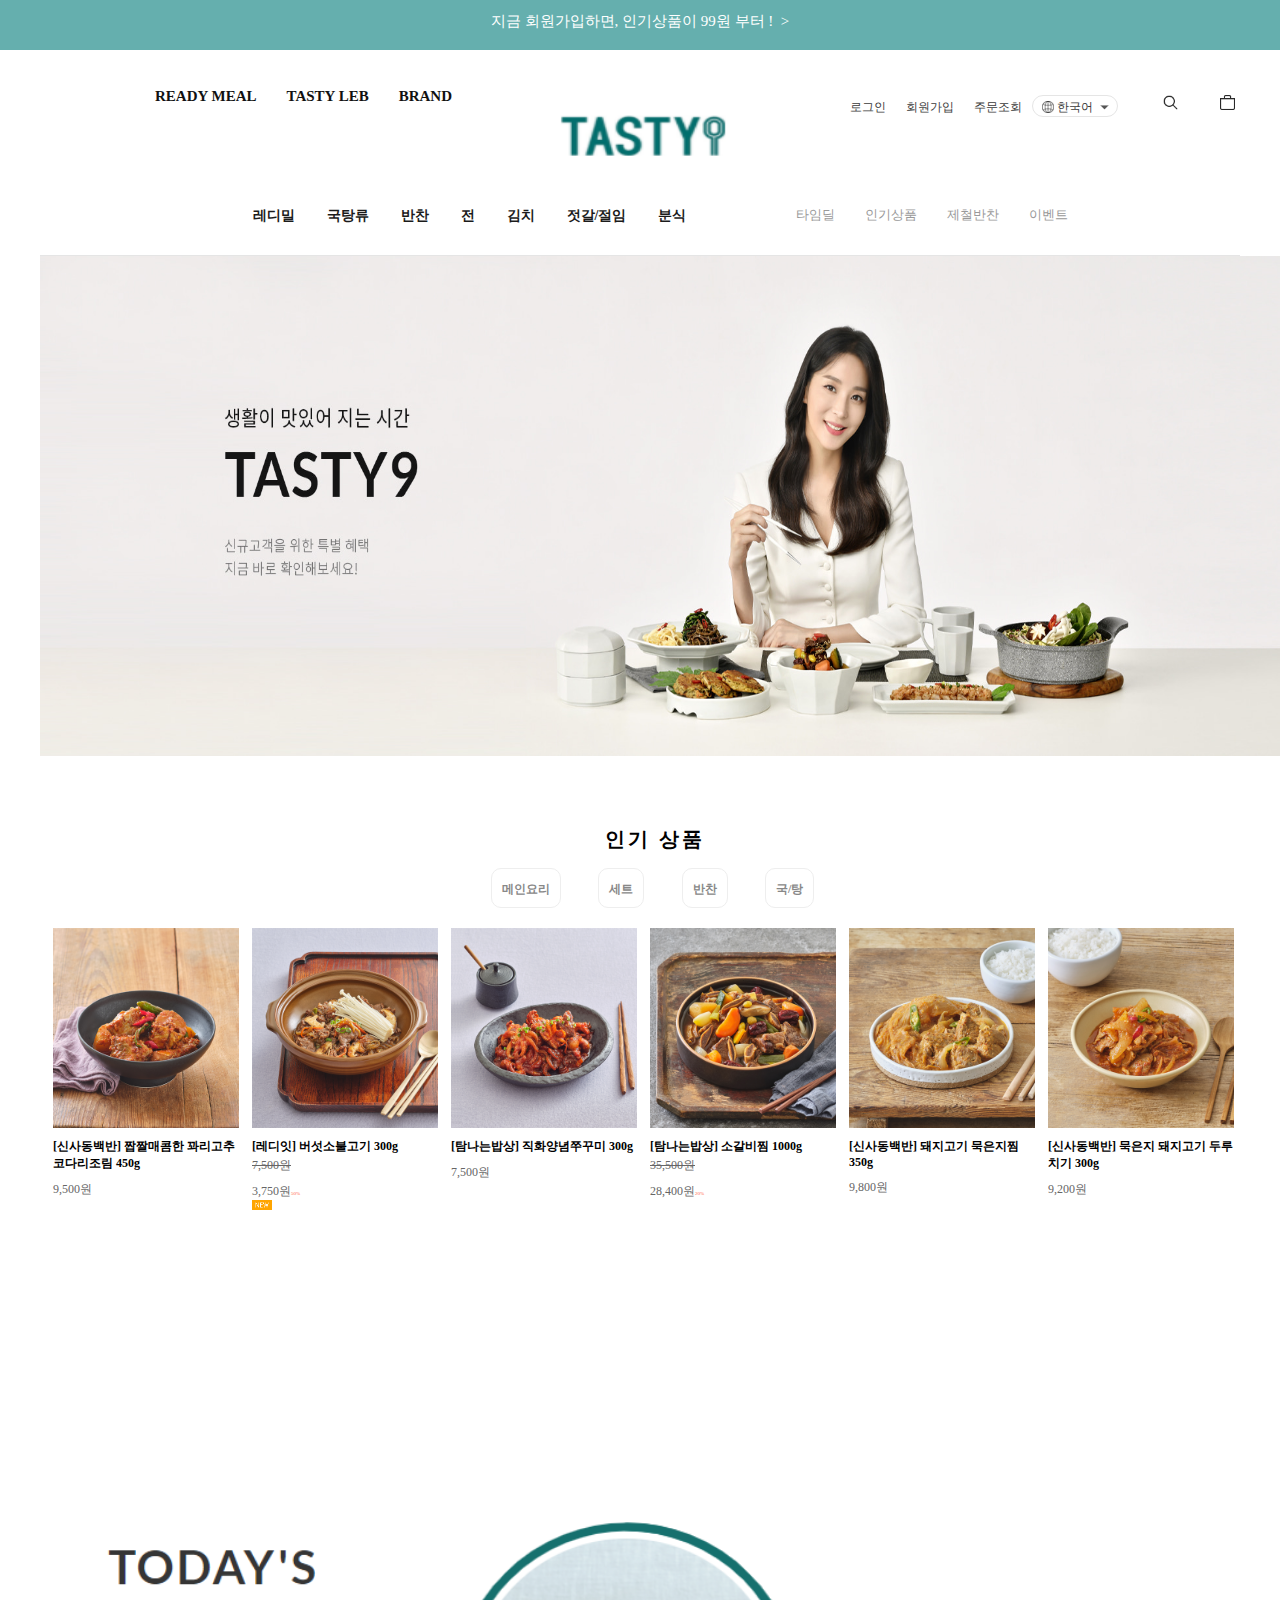
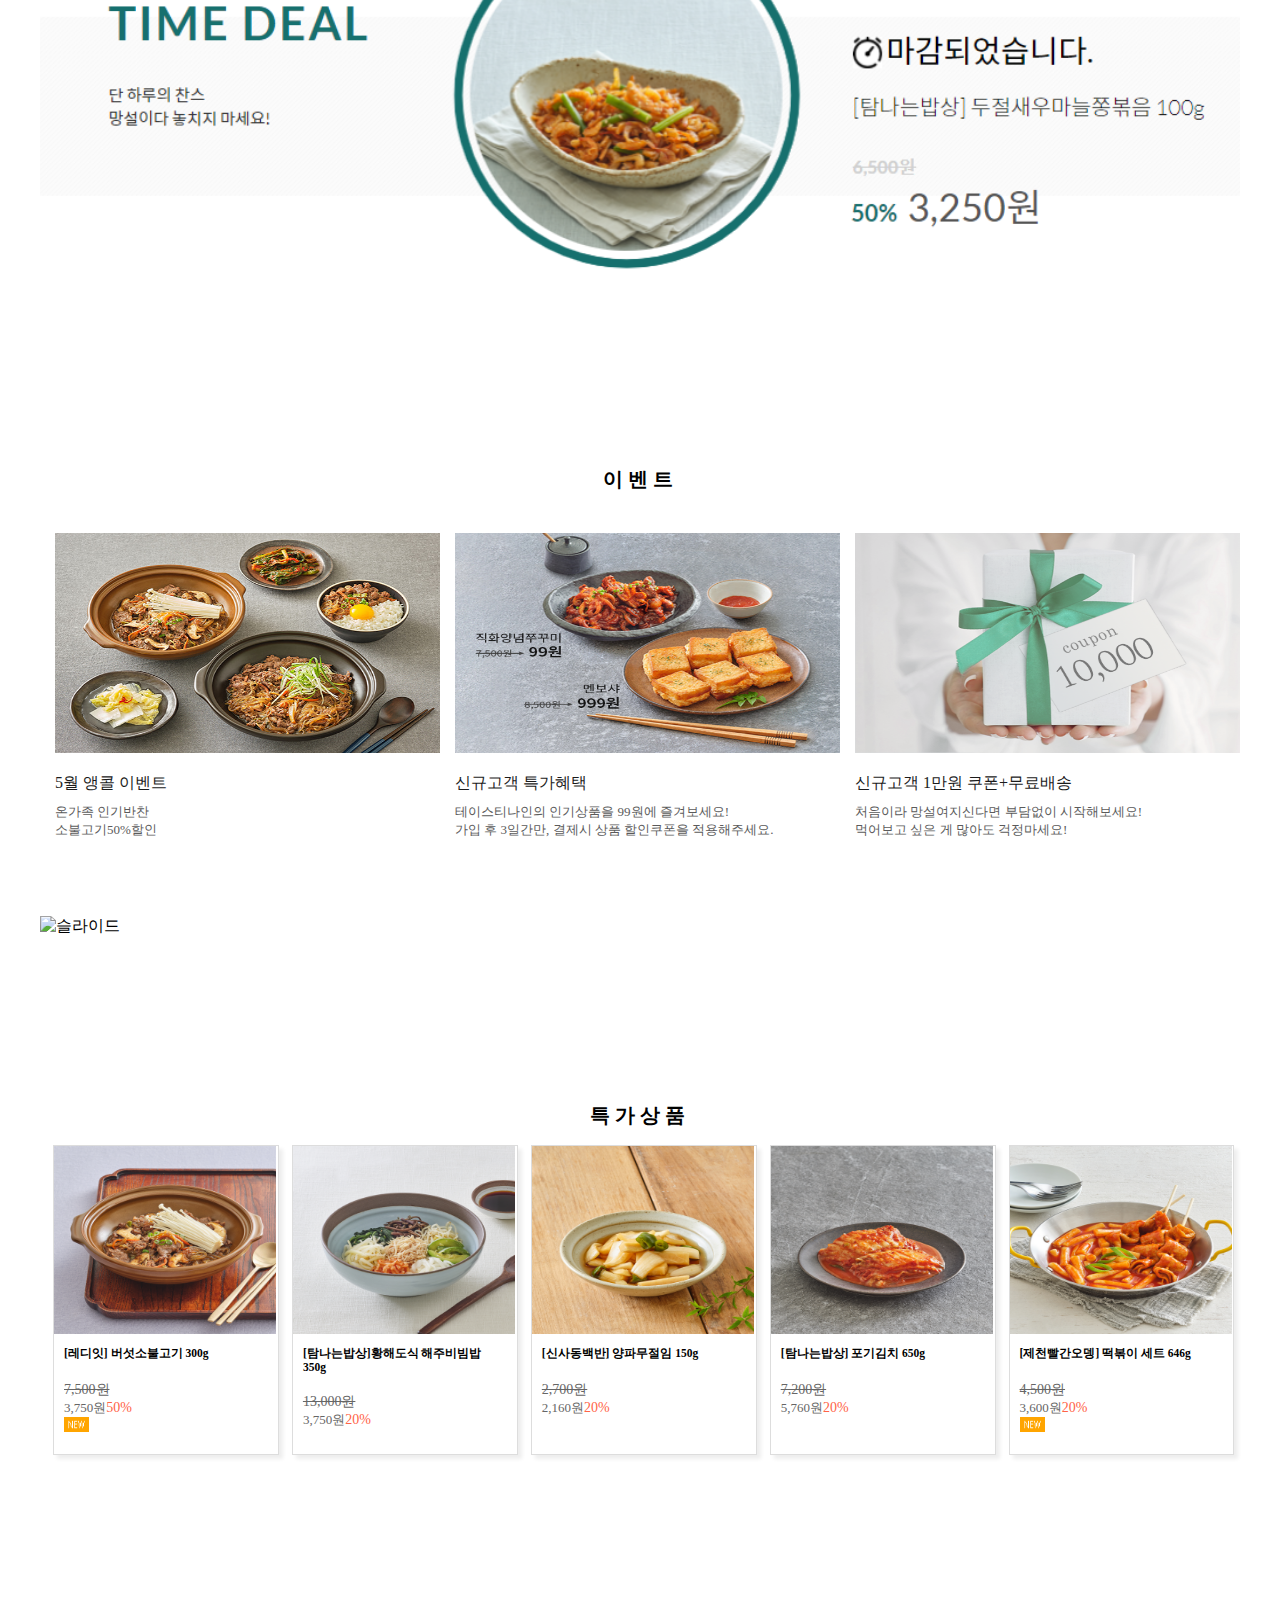
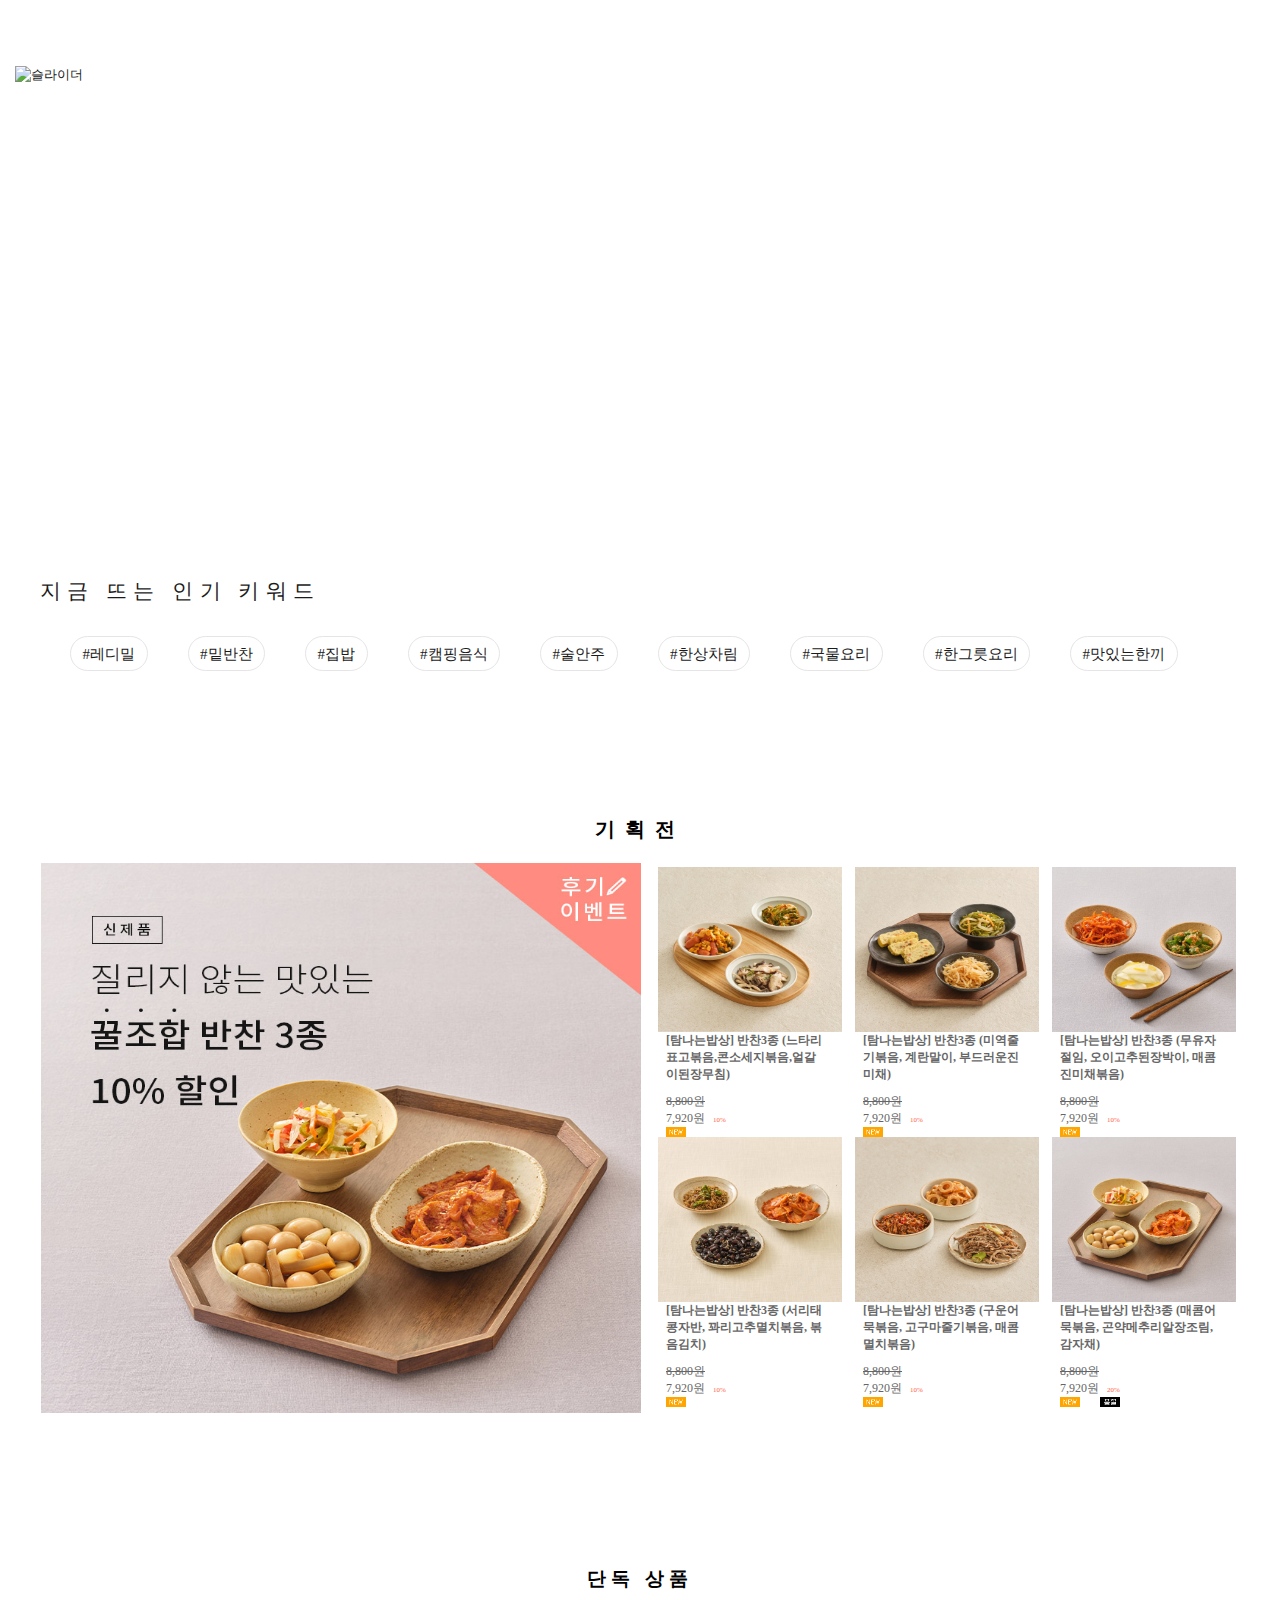
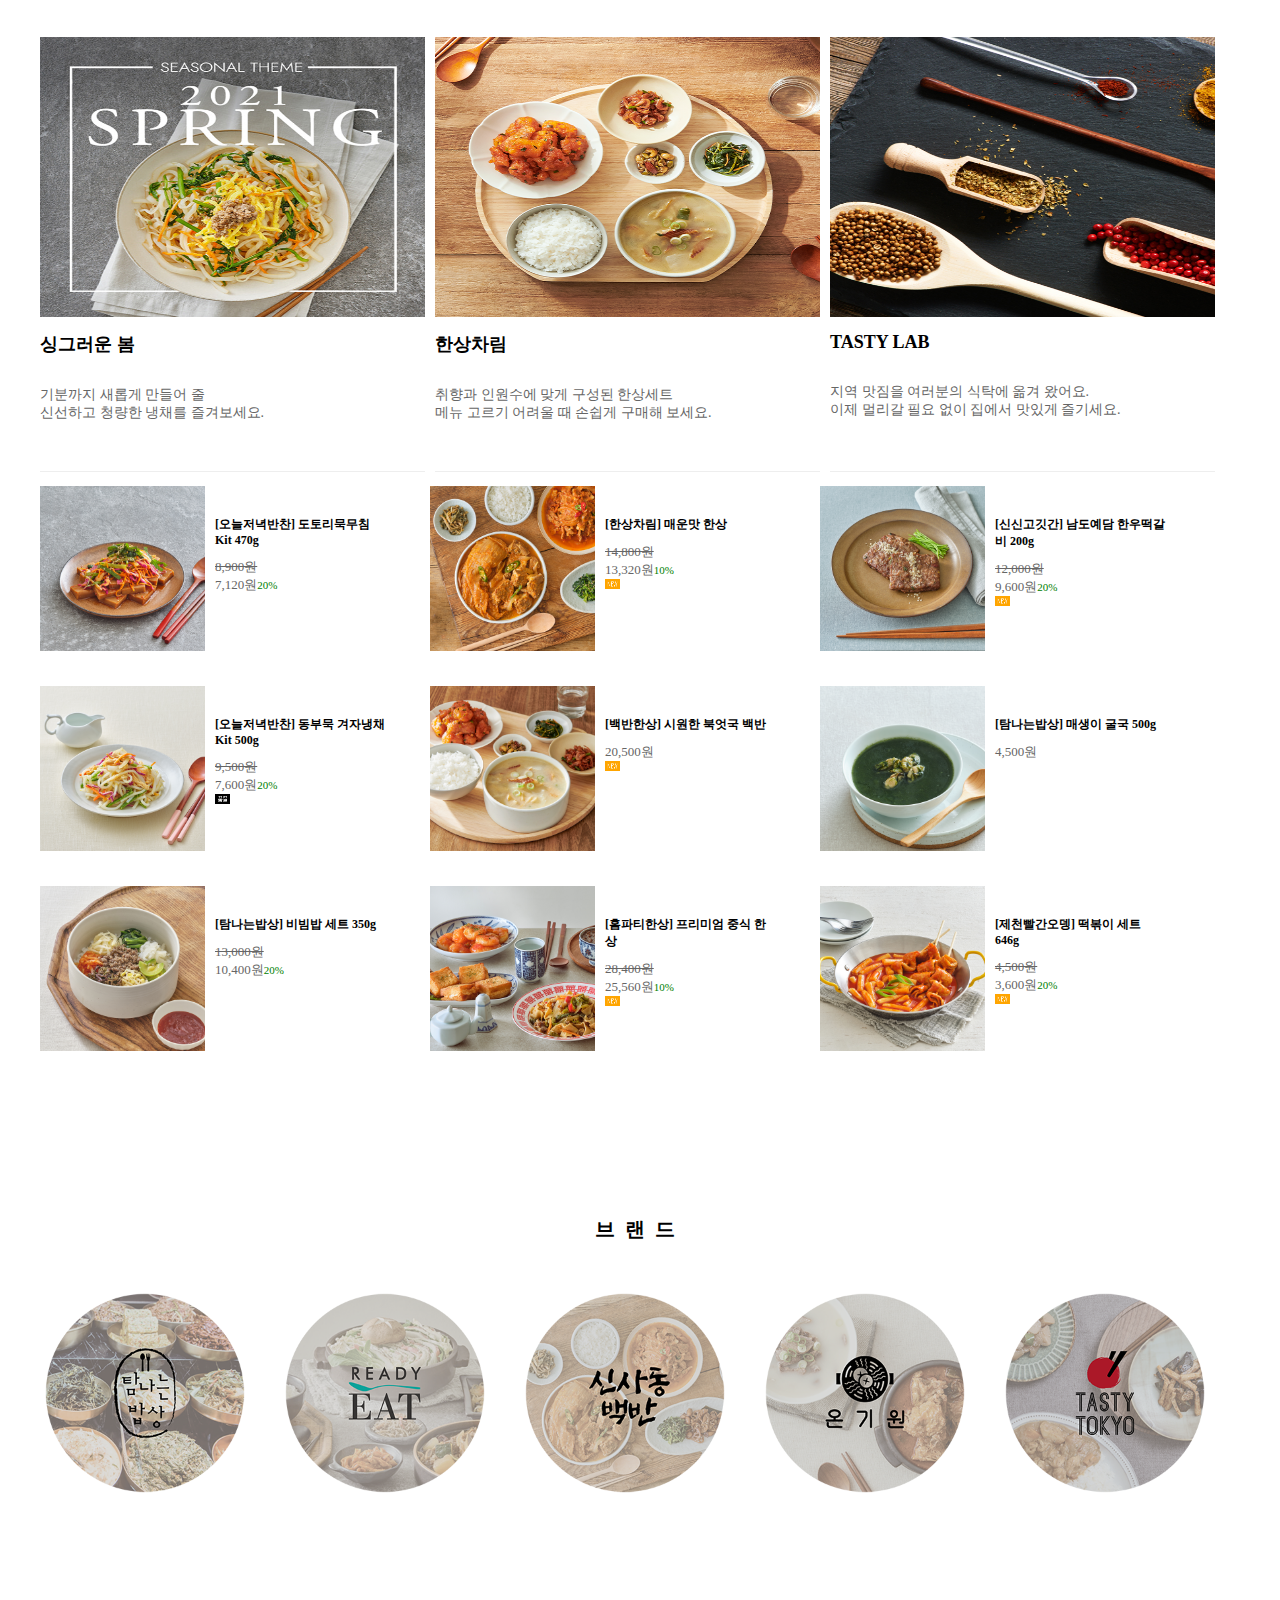
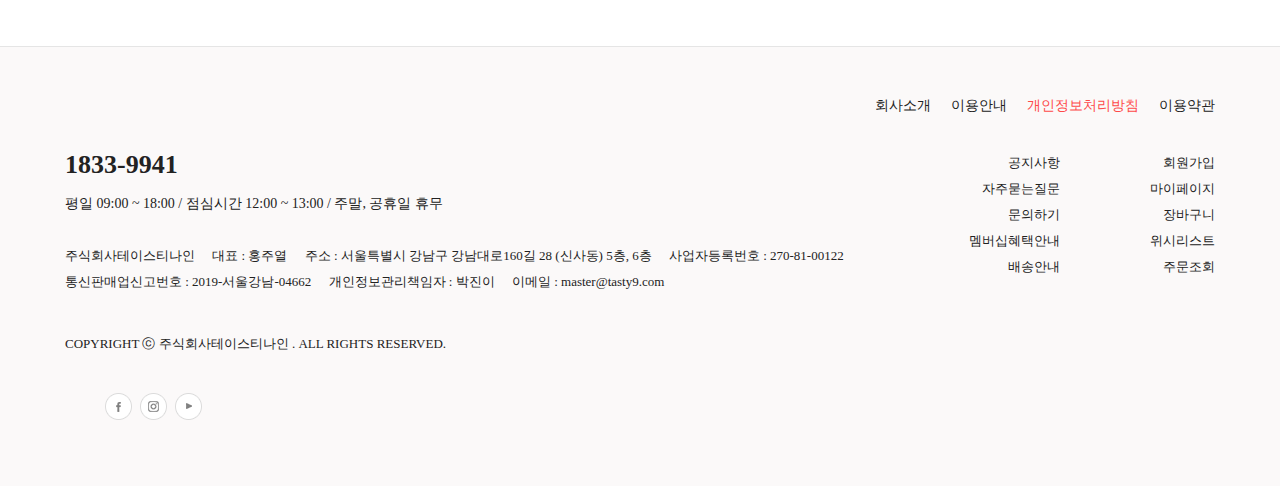
==== commit 4f930c5f: "Add files via upload" ====
--- a/1rd_tasty9/main2.html
+++ b/1rd_tasty9/main2.html
@@ -1,625 +1,625 @@
-<!DOCTYPE html>
-<html>
-<head>
-    <meta charset="utf-8">
-    <title>데이스티나인 공식 쇼핑몰</title>
-    <link href="css/main.css" rel="stylesheet">
-    <link herf="css/common.css" rel="stylesheet">
-    <script src="js/slider.js"></script>
-    <script src="json/best1.json"></script>
-    <script src="json/event1.json"></script>
-    <script src="json/menu.json"></script>
-    <script src="https://ajax.aspnetcdn.com/ajax/jQuery/jquery-3.4.0.min.js"></script>
-</head>
-<body>
-  <header>
-  	 <div id="new">
-  	 	<div class="top_event">
-  	 		<a href="#">
-  	 		  <div class="xans-element- xans-layout xans-layout-statelogoff top_event_btn">
-  	 		  	지금 <span>회원가입</span>하면, 인기상품이 <span>99원</span> 부터 ! &nbsp;>
-  	 		  </div>
-  	 		 </a>
-  	 		</div>
-  	 	</div>
-
-  	 	 <div class="login_txt">
-  	 	   <a href="#"></a>
-  	 	</div>
-  	  </div>
-
-  	 <div id="header">
-  	 	<div class="h_sec01">
-  	 		<div class="add_menu01">
-  	 			<ul>
-  	 				<li><a href="sub.html">READY MEAL</a></li>
-  	 				<li><a href="sub.html">TASTY LEB</a></li>
-  	 				<li><a href="sub.html">BRAND</a></li>
-  	 		    </ul>
-  	 		  </div>
-
-  	  <div class="top_logo">
-  	  	<a href="sub.html"><img src="img/main/logo.png" alt="로고"></a>
-  	  </div>
-
-  	  <div class="right_menu">
-  	  	 <ul class="login">
-  	  	 	<li class="xans-element- xans-layout xans-layout-statelogoff">
-  	  	 		<a href="#">로그인</a></li>
-  	  	 	 <li class="xans-element- xans-layout xans-layout-statelogoff">
-  	  	 	 	<a href="#">회원가입</a></li>
-  	  	 	 	<li><a href="#">주문조회</a></li>
-  	  	  </ul>
-
-  	   <div class="global_menu">
-  	   	 <span class="ico01">
-  	   	 	<img src="img/main/icon11.png" alt="아이콘">
-  	   	 </span> 한국어
-  	   	  <span class="ico02">
-  	   	  	<img src="img/main/icon22.png" alt="아이콘">
-  	   	   </span>
-  	   	  </div>
-
-  	   	  <ul class="cart_menu">
-  	   	  	<li class="top_search">
-  	   	  		<a href="#"><img src="img/main/icon1.png" alt="아이콘"></a>
-  	   	  	</li>
-
-  	   	 <li class="btn_cart">
-  	   	 	<a href="#">
-  	   	 	  <span class="xans-element- xans-layout xans-layout-orderbasketcount"></span>
-  	   	 	 <img src="img/main/icon2.png" alt="아이콘"></a>
-  	   	 	</li>
-  	   	 </ul>
-  	   	</div>
-  	   </div>
-
-  	   <div class="h_sec02 cboth" id="comment_top">
-  	   	 <div class="inner">
-  	   	 	<div class="T_left_area">
-  	   	 		<div class="btn_all allcategory_open">
-  	   	 		  <a href="#" class="all_ct"></a>
-  	   	 		 </div>
-  	   	 	  </div>
-
-  	   	<div class="top_cate">
-  	     <div class="gnb_menu_box">
-  	     	<ul class="top_menu">
-  	        <div id="mcategory">
-  	     	  <div id="slidecatelist">
-  	     	  	 <ul class="xans-element- xans-layout xans-layout-category categorylist">
-  	     	  	   <li class="nochild">
-  	     	  	   	 <a href="sub.html">레디밀</a></li>
-  	     	  	   <li class="xans-record-">
-  	     	  	   	 <a href="sub.html">국탕류</a></li>
-  	     	  	   <li class="nnm">
-  	     	  	   	 <a href="sub.html">반찬</a></li> 
-  	     	  	   <li class="nochild">
-  	     	  	     <a href="sub.html">전</a></li>
-  	     	  	   <li class="nochild">
-  	     	  	     <a href="sub.html">김치</a></li>
-  	     	  	   <li class="xans-record-">
-  	     	  	 	 <a href="sub.html">젓갈/절임</a></li>
-  	     	  	   <li class="xans-record-">
-  	     	  	 	 <a href="sub.html">분식</a></li>
-  	     	  	</ul>
-  	     	  </div>
-  	     	 </div>
-            </ul>
-          </div>
-
-               <div class="top_add">
-               	 <ul>
-               	   <li class="top_cate_space">
-               	   	<a href="sub.html">타임딜</a></li>
-               	   	<li class="top_cate_space">
-               	   	 <a href="sub.html">인기상품</a></li>
-               	   	 <li><a href="sub.html">제철반찬</a></li>
-               	   	 <li><a href="sub.html">이벤트</a></li>
-               	   </ul>
-               	  </div>
-               	 </div>
-               	</div>
-               </div>
-              </div>
-	 	
-  </header>
-
-  <section>
-
-  <div id="slidewrap">
-
-  <ul class="slide">
-
-       <li><img src="img/main/main01.jpg" alt="slide image"></li>
-       <li><img src="img/main/main03.jpg" alt="slide image"></li>
-       <li><img src="img/main/main15.jpg" alt="slide image"></li>
-   </ul>
-  </div>
-  
-  	  <div id="md">
-  	  	<h1> 인기 상품 </h1>
-  	  	  <ul>
-  	  	  	<li><a href="#">메인요리</a></li>
-  	  	  	<li><a href="#">세트</a></li>
-  	  	  	<li><a href="#">반찬</a></li>
-  	  	  	<li><a href="#">국/탕</a></li>
-  	  	  </ul>
-
-
-  	    <div id="dd">
-  	      <div class="mbox">
-  	      	<a href="#"><img src="img/main/1.png" alt="음식"></a>
-  	      	 <h2>[신사동백반] 짭짤매콤한 꽈리고추 코다리조림 450g</h2>
-  	      	 <p>9,500원</p>
-  	        </div>
-
-  	      <div class="mbox">
-  	      	<a href="#"><img src="img/main/2.png" alt="음식"></a>
-  	      	<h2>[레디잇] 버섯소불고기 300g</h2>
-  	      	 <div class="no">
-  	      	  	<p>7,500원</p>
-  	      	 </div>
-  	      	  
-  	      	   	<p>3,750원<span>50%</span></p>
-  	      	  <img src="img/main/new1.gif" alt="new"></p>
-  	        </div>
-  	      
-
-  	       <div class="mbox">
-  	      	<a href="#"><img src="img/main/3.png" alt="음식"></a>
-  	      	<h2>[탐나는밥상] 직화양념쭈꾸미 300g</h2>
-  	      	<p>7,500원</p>
-  	      </div>
-
-  	      <div class="mbox">
-  	      	<a href="#"><img src="img/main/4.png" alt="음식"></a>
-  	      	<h2>[탐나는밥상] 소갈비찜 1000g</h2>
-  	      	 <div class="vb">
-  	      	<p>35,500원</p>
-  	      	 </div>
-  	      	<p>28,400원<span>20%</span></p>
-  	      </div>
-
-  	      <div class="mbox">
-  	      	<a href="#"><img src="img/main/5.png" alt="음식"></a>
-  	      	<h2>[신사동백반] 돼지고기 묵은지찜 350g</h2>
-  	      	<p>9,800원</p>
-  	      </div>
-
-  	      <div class="mbox">
-  	      	<a href="#"><img src="img/main/6.png" alt="음식"></a>
-  	      	<h2>[신사동백반] 묵은지 돼지고기 두루치기 300g</h2>
-  	      	<p>9,200원</p>
-  	      </div>
-  	    </div>
-  	 </div>
-
-    
-  	   <div id="rr">
-  	   	<img src="img/main/타임세일.png"></div>
-	 
-
-
-        <div id="mf">
-          <h2>이벤트</h2>
-
-          <div id="mm">
-           <div class="mbox">
-           	<a href="#"><img src="img/main/이벤트1.jpg" alt="음식"></a>
-           	<h3>5월 앵콜 이벤트</h3>
-  	      	<p>온가족 인기반찬<br>소불고기50%할인</p>
-  	      </div>
-           
-           <div class="mbox">
-           	<a href="#"><img src="img/main/이벤트2.jpg" alt="음식"></a>
-           	<h3>신규고객 특가혜택</h3>
-           	<p>테이스티나인의 인기상품을 99원에 즐겨보세요!<br>
-               가입 후 3일간만, 결제시 상품 할인쿠폰을 적용해주세요.</p>
-            </div>
-
-           <div class="mbox">
-           	<a href="#"><img src="img/main/이벤트3.png" alt="음식"></a>
-           	<h3>신규고객 1만원 쿠폰+무료배송</h3>
-           	<p>처음이라 망설여지신다면 부담없이 시작해보세요!<br>
-               먹어보고 싶은 게 많아도 걱정마세요!</p>
-           </div>
-         </div>
-
-         </div>
-
-    <div id="nn">
-    	<img src="img/main/슬라이더9.png" alt="슬라이드">
-    </div>
-
-      <div id="nb">
-      	<h3>특가상품</h3>
-
-      	<div id="na">
-
-      	 <div class="box">
-      	  <a href="#"><img src="img/main/2.png" alt="음식"></a>
-      	  <a href="#"><h3 class="m_m">[레디잇] 버섯소불고기 300g</h3>
-      	   <div class="vv">
-      	   	<p>7,500원</p></div>
-      	   	<p>3,750원<span>50%</span></p>
-      	   	<div class="bb">
-      	   	<img src="img/main/new1.gif" alt="new"></div></a>
-      	   </div>
-
-      	 
-      	 <div class="box">
-      	  <a href="#"><img src="img/main/특가2.png" alt="음식"></a>
-      	  <a href="#"><h3 class="m_m">[탐나는밥상]황해도식 해주비빔밥 350g</h3>
-      	  <div class="vv">
-      	   	<p>13,000원</p></div>
-      	   	<p>3,750원<span>20%</span></p>
-      	   </a>
-      	 </div>
-
-      	 <div class="box">
-      	 	<a href="#"><img src="img/main/특가3.png" alt="음식"></a>
-      	  <a href="#"><h3 class="m_m">[신사동백반] 양파무절임 150g</h3>
-      	  <div class="vv">
-      	   	<p>2,700원</p></div>
-      	   	<p>2,160원<span>20%</span></p>
-      	   </a>
-      	 </div>
-
-      	 <div class="box">
-      	 	<a href="#"><img src="img/main/특가4.png" alt="음식"></a>
-      	  <a href="#"><h3 class="m_m">[탐나는밥상] 포기김치 650g</h3>
-      	  <div class="vv">
-      	   	<p>7,200원</p></div>
-      	   	<p>5,760원<span>20%</span></p>
-      	   </a>
-      	 </div>
-
-      	 <div class="box">
-      	 	<a href="#"><img src="img/main/특가5.png" alt="음식"></a>
-      	  <a href="#"><h3 class="m_m">[제천빨간오뎅] 떡볶이 세트 646g</h3>
-      	  <div class="vv">
-      	   	<p>4,500원</p></div>
-      	   	<p>3,600원<span>20%</span></p>
-      	   	<div class="bb">
-      	   	<img src="img/main/new1.gif" alt="new"></div></a>
-      	 </div>
-      </div>
-     </div>
-    </div>
-   </div> 
-
- 
-    
-   
-     <div id="nc">
-     	<a href="#">
-     	<img src="img/main/cr_ban01.png" alt="슬라이더"></a>
-      </div>
-
-
-    
-
-     <div id="ff">
-     	<p>지금 뜨는 인기 키워드</p>
-
-        <div class="wwe">
-          <ul>
-          	<li><a href="#">#레디밀</a></li>
-          	<li><a href="#">#밑반찬</a></li>
-          	<li><a href="#">#집밥</a></li>
-          	<li><a href="#">#캠핑음식</a></li>
-          	<li><a href="#">#술안주</a></li>
-          	<li><a href="#">#한상차림</a></li>
-          	<li><a href="#">#국물요리</a></li>
-          	<li><a href="#">#한그릇요리</a></li>
-          	<li><a href="#">#맛있는한끼</a></li>
-           </ul>
-          </div>
-        </div> 
-
-
-
-
-
-
-     
-
-      <div id="nd">
-      	<h3>기획전</h3>
-
-         <div id="mc">
-         	<img src="img/main/ff.jpg" alt="사진">
-         </div>
-
-      <div id="me">
-        <div class="box">
-          <a href="#"><img src="img/main/기획1.jpg" alt="음식"></a>
-      	  <h4>[탐나는밥상] 반찬3종 (느타리표고볶음,콘소세지볶음,얼갈이된장무침)</h4>
-      	  <div class="tte">
-      	   	<p>8,800원</p></div>
-      	   	<p>7,920원<span>10%</span></p>
-      	   	<div class="tty">
-      	   	<img src="img/main/new1.gif" alt="new"></div>
-      	 </div>
-
-
-       <div class="box">
-          <a href="#"><img src="img/main/기획2.jpg" alt="음식"></a>
-      	  <h4>[탐나는밥상] 반찬3종 (미역줄기볶음, 계란말이, 부드러운진미채)</h4>
-      	  <div class="tte">
-      	   	<p>8,800원</p></div>
-      	   	<p>7,920원<span>10%</span></p>
-      	   	<div class="tty">
-      	   	<img src="img/main/new1.gif" alt="new"></div>
-      	 </div>
-
-          	
-       <div class="box">
-          <a href="#"><img src="img/main/기획3.jpg" alt="음식"></a>
-      	   <h4>[탐나는밥상] 반찬3종 (무유자절임, 오이고추된장박이, 매콤진미채볶음)</h4>
-      	   <div class="tte">
-      	   	<p>8,800원</p></div>
-      	   	<p>7,920원<span>10%</span></p>
-      	   	<div class="tty">
-      	   	<img src="img/main/new1.gif" alt="new"></div>
-          	</div>
-         
-              
-        <div class="box">
-          <a href="#"><img src="img/main/기획4.jpg" alt="음식"></a>
-      	   <h4>[탐나는밥상] 반찬3종 (서리태콩자반, 꽈리고추멸치볶음, 볶음김치)</h4>
-      	   <div class="tte">
-      	   	<p>8,800원</p></div>
-      	   	<p>7,920원<span>10%</span></p>
-      	   	<div class="tty">
-      	   	<img src="img/main/new1.gif" alt="new"></div>
-          	</div>
-
-       <div class="box">
-          <a href="#"><img src="img/main/기획5.png" alt="음식"></a>
-      	   <h4>[탐나는밥상] 반찬3종 (구운어묵볶음, 고구마줄기볶음, 매콤멸치볶음)</h4>
-      	   <div class="tte">
-      	   	<p>8,800원</p></div>
-      	   	<p>7,920원<span>10%</span></p>
-      	   	<div class="tty">
-      	   	<img src="img/main/new1.gif" alt="new"></div>
-          	</div>
-
-        <div class="box">
-         <a href="#"><img src="img/main/기획6.png" alt="음식"></a>
-      	   <h4>[탐나는밥상] 반찬3종 (매콤어묵볶음, 곤약메추리알장조림, 감자채)</h4>
-      	   <div class="tte">
-      	   	<p>8,800원</p></div>
-      	   	<p>7,920원<span>20%</span></p>
-      	   	<div class="tty">
-      	   	<img src="img/main/new1.gif" alt="new">
-      	   	<img src="img/main/품절.gif" alt="품절">
-      	   </div>
-          	</div>
-          </div>
-        </div>
-
-        <div id="aa">
-         <h4>단독 상품</h4>
-
-         <div id="ab">
-         	<div class="box">
-         	 <a href="#"><img src="img/main/단독1.jpg" alt="음식"></a>
-           	<h5>싱그러운 봄</h5>
-           	<p>기분까지 새롭게 만들어 줄<br>신선하고 청량한 냉채를 즐겨보세요.</p>
-         	</div>
-
-         	<div class="box">
-         		<a href="#"><img src="img/main/단독2.png" alt="음식"></a>
-           	<h5>한상차림</h5>
-           	<p>취향과 인원수에 맞게 구성된 한상세트<br>
-           	    메뉴 고르기 어려울 때 손쉽게 구매해 보세요.</p>
-         	</div>
-
-         	<div class="box">
-         		<a href="#"><img src="img/main/단독3.png" alt="음식"></a>
-           	<h5>TASTY LAB</h5>
-           	<p>지역 맛짐을 여러분의 식탁에 옮겨 왔어요.<br>
-               이제 멀리갈 필요 없이 집에서 맛있게 즐기세요.</p>
-         	</div>
-           </div>
-       </div>
-
-        <div id="an">
-          <div class="box">
-          	<a href="#"><img src="img/main/음식2.png" alt="음식"></a>
-          	<h6>[오늘저녁반찬] 도토리묵무침Kit 470g</h6>
-      	   <div class="yyy">
-      	   	<p>8,900원</p></div>
-      	   	<p>7,120원<span>20%</span></p>
-      	   </div>
-
-          <div class="box">
-         <a href="#"><img src="img/main/단음2.png" alt="음식"></a>
-         <h6>[한상차림] 매운맛 한상</h6>
-      	   <div class="yyy">
-      	   	<p>14,800원</p></div>
-      	   	<p>13,320원<span>10%</span></p>
-      	   	<div id="yyu">
-      	   	<img src="img/main/new1.gif" alt="new"></div>
-         </div>
-
-          <div class="box">
-          <a href="#"><img src="img/main/단음3.png" alt="음식"></a>
-          <h6>[신신고깃간] 남도예담 한우떡갈비 200g</h6>
-      	   <div class="yyy">
-      	   	<p>12,000원</p></div>
-      	   	<p>9,600원<span>20%</span></p>
-      	   	<div id="yyu">
-      	   	<img src="img/main/new1.gif" alt="new"></div>
-          </div>
-
-          <div class="box">
-          <a href="#"><img src="img/main/단음4.png" alt="음식"></a>
-             <h6>[오늘저녁반찬] 동부묵 겨자냉채Kit 500g</h6>
-      	   <div class="yyy">
-      	   	<p>9,500원</p></div>
-      	   	<p>7,600원<span>20%</span></p>
-      	   	<div id="yyu">
-      	   	<img src="img/main/품절.gif" alt="new"></div>
-          </div>
-
-
-         
-          <div class="box">
-          <a href="#"><img src="img/main/단음5.png" alt="음식"></a>
-          	 <h6>[백반한상] 시원한 북엇국 백반</h6>
-      	   	<p>20,500원</p>
-      	   	<div id="yyu">
-      	   	<img src="img/main/new1.gif" alt="new"></div>
-      	   </div>
-
-
-          <div class="box">
-          <a href="#"><img src="img/main/단음6.png" alt="음식"></a>
-          <h6>[탐나는밥상] 매생이 굴국 500g</h6>
-      	  	<p>4,500원</p>    
-          </div>
-
-          <div class="box">
-          <a href="#"><img src="img/main/단음7.png" alt="음식"></a>
-          <h6>[탐나는밥상] 비빔밥 세트 350g</h6>
-      	   <div class="yyy">
-      	   	<p>13,000원</p></div>
-      	   	<p>10,400원<span>20%</span></p>	
-          </div>
-
-
-          <div class="box">
-          <a href="#"><img src="img/main/단음8.png" alt="음식"></a>
-          <h6>[홈파티한상] 프리미엄 중식 한상</h6>
-      	   <div class="yyy">
-      	   	<p>28,400원</p></div>
-      	   	<p>25,560원<span>10%</span></p>
-      	   	<div id="yyu">
-      	   	<img src="img/main/new1.gif" alt="new"></div>
-          </div>
-
-          <div class="box">
-          <a href="#"><img src="img/main/특가5.png" alt="음식"></a>
-          <h6>[제천빨간오뎅] 떡볶이 세트 646g</h6>
-      	   <div class="yyy">
-      	   	<p>4,500원</p></div>
-      	   	<p>3,600원<span>20%</span></p>
-      	   	<div id="yyu">
-      	   	<img src="img/main/new1.gif" alt="new"></div>	
-          </div>
-         </div>
-
-
-        <div id="az">
-         <h5> 브랜드</h5>
-
-           <div class="ml">
-           <img src="img/main/brand01.png" alt="브랜드">
-           <img src="img/main/brand02.png" alt="브랜드">
-           <img src="img/main/brand03.png" alt="브랜드">
-           <img src="img/main/brand04.png" alt="브랜드">
-           <img src="img/main/brand05.png" alt="브랜드">
-          </div>
-        </div>
-
-  </section>
-
-  <footer>
-
-  <div id="mfooter" class="cboth">
-    <div class="footer cboth">
-     <div class="inner_sec">
-      <div class="ft_sec01 cboth">
-      	<div class="ft_sec01_txt fleft">
-      	 <div class="ft_sec01_menu ft_menu fright">
-      	 	<ul>
-      	 	  <li><a href="#">회사소개</a></li>
-      	 	  <li><a href="#">이용안내</a></li>
-      	 	  <li><a href="#" class="privacy">개인정보처리방침</a></li>
-      	 	  <li><a href="#">이용약관</a></li>
-      	 	</ul>
-      	  </div>
-      	 </div>
-      	 <div class="cboth"></div>
-      	  <div class="ft_sec02 cboth">
-      	  	<div class="footer_left fleft">
-      	  	 <div class="ft_numb">
-
-	1833-9941
-    <p>평일 09:00 ~ 18:00 / 점심시간 12:00 ~ 13:00 / 주말, 공휴일 휴무</p>
-</div>
-    <div class="xans-element- xans-layout xans-layout-footer ft_info ">
-
-
-	주식회사테이스티나인 
-
-    <span></span>
-
-대표 : 홍주열 
-  
-<span></span>
-
-주소 : 서울특별시 강남구 강남대로160길 28 (신사동) 5층, 6층
-<span></span>
-
-사업자등록번호 : 270-81-00122
-<br>
-
-
-	통신판매업신고번호 : 2019-서울강남-04662
-<span></span>
-
-개인정보관리책임자 : 박진이
-<span></span>
-
-이메일 : master@tasty9.com
-
-</div>
-      <div class="xans-element- xans-layout xans-layout-footer ft_copy ">COPYRIGHT ⓒ 주식회사테이스티나인 . ALL RIGHTS RESERVED.
-      </div>
-
-    <div class="ft_sns">
-       <ul>
-       	 <li><a href="#">
-       	 	<img src="img/main/bt_sns01.png" alt="아이콘"></a></li>
-       	 <li><a href="#">	
-             <img src="img/main/bt_sns02.png" alt="아이콘"></a></li>
-         <li><a href="#">    
-             <img src="img/main/bt_sns03.png" alt="아이콘"></a></li>
-         </ul>
-        </div>
-       </div>
-        <div class="footer_right fright">
-          <div class="ft_comm_area fright cboth">
-          	<ul class="ft_comm fleft first">
-          	  <li><a href="#">공지사항</a></li>
-              <li><a href="#">자주묻는질문</a></li>
-              <li><a href="#">문의하기</a></li>
-              <li><a href="#">멤버십혜택안내</a></li>
-              <li><a href="#">배송안내</a></li>
-            </ul>
-
-          <ul class="ft_comm fleft">
-          	<li><a href="#">회원가입</a></li>
-            <li><a href="#">마이페이지</a></li>
-            <li><a href="#">장바구니</a></li>
-            <li><a href="#">위시리스트</a></li>
-            <li><a href="#">주문조회</a></li>
-          </ul>
-         </div>
-        </div>
-      </div>
-    </div>
-   </div>
-
-
-
-
-
-</footer>
-
-</body>
+<!DOCTYPE html>
+<html>
+<head>
+    <meta charset="utf-8">
+    <title>데이스티나인 공식 쇼핑몰</title>
+    <link href="css/main.css" rel="stylesheet">
+    <link herf="css/common.css" rel="stylesheet">
+    <script src="js/slider.js"></script>
+    <script src="json/best1.json"></script>
+    <script src="json/event1.json"></script>
+    <script src="json/menu.json"></script>
+    <script src="https://ajax.aspnetcdn.com/ajax/jQuery/jquery-3.4.0.min.js"></script>
+</head>
+<body>
+  <header>
+  	 <div id="new">
+  	 	<div class="top_event">
+  	 		<a href="#">
+  	 		  <div class="xans-element- xans-layout xans-layout-statelogoff top_event_btn">
+  	 		  	지금 <span>회원가입</span>하면, 인기상품이 <span>99원</span> 부터 ! &nbsp;>
+  	 		  </div>
+  	 		 </a>
+  	 		</div>
+  	 	</div>
+
+  	 	 <div class="login_txt">
+  	 	   <a href="#"></a>
+  	 	</div>
+  	  </div>
+
+  	 <div id="header">
+  	 	<div class="h_sec01">
+  	 		<div class="add_menu01">
+  	 			<ul>
+  	 				<li><a href="sub.html">READY MEAL</a></li>
+  	 				<li><a href="sub.html">TASTY LEB</a></li>
+  	 				<li><a href="sub.html">BRAND</a></li>
+  	 		    </ul>
+  	 		  </div>
+
+  	  <div class="top_logo">
+  	  	<a href="sub.html"><img src="img/main/logo.PNG" alt="로고"></a>
+  	  </div>
+
+  	  <div class="right_menu">
+  	  	 <ul class="login">
+  	  	 	<li class="xans-element- xans-layout xans-layout-statelogoff">
+  	  	 		<a href="#">로그인</a></li>
+  	  	 	 <li class="xans-element- xans-layout xans-layout-statelogoff">
+  	  	 	 	<a href="#">회원가입</a></li>
+  	  	 	 	<li><a href="#">주문조회</a></li>
+  	  	  </ul>
+
+  	   <div class="global_menu">
+  	   	 <span class="ico01">
+  	   	 	<img src="img/main/icon11.png" alt="아이콘">
+  	   	 </span> 한국어
+  	   	  <span class="ico02">
+  	   	  	<img src="img/main/icon22.png" alt="아이콘">
+  	   	   </span>
+  	   	  </div>
+
+  	   	  <ul class="cart_menu">
+  	   	  	<li class="top_search">
+  	   	  		<a href="#"><img src="img/main/icon1.PNG" alt="아이콘"></a>
+  	   	  	</li>
+
+  	   	 <li class="btn_cart">
+  	   	 	<a href="#">
+  	   	 	  <span class="xans-element- xans-layout xans-layout-orderbasketcount"></span>
+  	   	 	 <img src="img/main/icon2.PNG" alt="아이콘"></a>
+  	   	 	</li>
+  	   	 </ul>
+  	   	</div>
+  	   </div>
+
+  	   <div class="h_sec02 cboth" id="comment_top">
+  	   	 <div class="inner">
+  	   	 	<div class="T_left_area">
+  	   	 		<div class="btn_all allcategory_open">
+  	   	 		  <a href="#" class="all_ct"></a>
+  	   	 		 </div>
+  	   	 	  </div>
+
+  	   	<div class="top_cate">
+  	     <div class="gnb_menu_box">
+  	     	<ul class="top_menu">
+  	        <div id="mcategory">
+  	     	  <div id="slidecatelist">
+  	     	  	 <ul class="xans-element- xans-layout xans-layout-category categorylist">
+  	     	  	   <li class="nochild">
+  	     	  	   	 <a href="sub.html">레디밀</a></li>
+  	     	  	   <li class="xans-record-">
+  	     	  	   	 <a href="sub.html">국탕류</a></li>
+  	     	  	   <li class="nnm">
+  	     	  	   	 <a href="sub.html">반찬</a></li> 
+  	     	  	   <li class="nochild">
+  	     	  	     <a href="sub.html">전</a></li>
+  	     	  	   <li class="nochild">
+  	     	  	     <a href="sub.html">김치</a></li>
+  	     	  	   <li class="xans-record-">
+  	     	  	 	 <a href="sub.html">젓갈/절임</a></li>
+  	     	  	   <li class="xans-record-">
+  	     	  	 	 <a href="sub.html">분식</a></li>
+  	     	  	</ul>
+  	     	  </div>
+  	     	 </div>
+            </ul>
+          </div>
+
+               <div class="top_add">
+               	 <ul>
+               	   <li class="top_cate_space">
+               	   	<a href="sub.html">타임딜</a></li>
+               	   	<li class="top_cate_space">
+               	   	 <a href="sub.html">인기상품</a></li>
+               	   	 <li><a href="sub.html">제철반찬</a></li>
+               	   	 <li><a href="sub.html">이벤트</a></li>
+               	   </ul>
+               	  </div>
+               	 </div>
+               	</div>
+               </div>
+              </div>
+	 	
+  </header>
+
+  <section>
+
+  <div id="slidewrap">
+
+  <ul class="slide">
+
+       <li><img src="img/main/main01.jpg" alt="slide image"></li>
+       <li><img src="img/main/main03.jpg" alt="slide image"></li>
+       <li><img src="img/main/main15.jpg" alt="slide image"></li>
+   </ul>
+  </div>
+  
+  	  <div id="md">
+  	  	<h1> 인기 상품 </h1>
+  	  	  <ul>
+  	  	  	<li><a href="#">메인요리</a></li>
+  	  	  	<li><a href="#">세트</a></li>
+  	  	  	<li><a href="#">반찬</a></li>
+  	  	  	<li><a href="#">국/탕</a></li>
+  	  	  </ul>
+
+
+  	    <div id="dd">
+  	      <div class="mbox">
+  	      	<a href="#"><img src="img/main/1.png" alt="음식"></a>
+  	      	 <h2>[신사동백반] 짭짤매콤한 꽈리고추 코다리조림 450g</h2>
+  	      	 <p>9,500원</p>
+  	        </div>
+
+  	      <div class="mbox">
+  	      	<a href="#"><img src="img/main/2.png" alt="음식"></a>
+  	      	<h2>[레디잇] 버섯소불고기 300g</h2>
+  	      	 <div class="no">
+  	      	  	<p>7,500원</p>
+  	      	 </div>
+  	      	  
+  	      	   	<p>3,750원<span>50%</span></p>
+  	      	  <img src="img/main/new1.gif" alt="new"></p>
+  	        </div>
+  	      
+
+  	       <div class="mbox">
+  	      	<a href="#"><img src="img/main/3.png" alt="음식"></a>
+  	      	<h2>[탐나는밥상] 직화양념쭈꾸미 300g</h2>
+  	      	<p>7,500원</p>
+  	      </div>
+
+  	      <div class="mbox">
+  	      	<a href="#"><img src="img/main/4.png" alt="음식"></a>
+  	      	<h2>[탐나는밥상] 소갈비찜 1000g</h2>
+  	      	 <div class="vb">
+  	      	<p>35,500원</p>
+  	      	 </div>
+  	      	<p>28,400원<span>20%</span></p>
+  	      </div>
+
+  	      <div class="mbox">
+  	      	<a href="#"><img src="img/main/5.png" alt="음식"></a>
+  	      	<h2>[신사동백반] 돼지고기 묵은지찜 350g</h2>
+  	      	<p>9,800원</p>
+  	      </div>
+
+  	      <div class="mbox">
+  	      	<a href="#"><img src="img/main/6.png" alt="음식"></a>
+  	      	<h2>[신사동백반] 묵은지 돼지고기 두루치기 300g</h2>
+  	      	<p>9,200원</p>
+  	      </div>
+  	    </div>
+  	 </div>
+
+    
+  	   <div id="rr">
+  	   	<img src="img/main/타임세일.PNG"></div>
+	 
+
+
+        <div id="mf">
+          <h2>이벤트</h2>
+
+          <div id="mm">
+           <div class="mbox">
+           	<a href="#"><img src="img/main/이벤트1.jpg" alt="음식"></a>
+           	<h3>5월 앵콜 이벤트</h3>
+  	      	<p>온가족 인기반찬<br>소불고기50%할인</p>
+  	      </div>
+           
+           <div class="mbox">
+           	<a href="#"><img src="img/main/이벤트2.jpg" alt="음식"></a>
+           	<h3>신규고객 특가혜택</h3>
+           	<p>테이스티나인의 인기상품을 99원에 즐겨보세요!<br>
+               가입 후 3일간만, 결제시 상품 할인쿠폰을 적용해주세요.</p>
+            </div>
+
+           <div class="mbox">
+           	<a href="#"><img src="img/main/이벤트3.png" alt="음식"></a>
+           	<h3>신규고객 1만원 쿠폰+무료배송</h3>
+           	<p>처음이라 망설여지신다면 부담없이 시작해보세요!<br>
+               먹어보고 싶은 게 많아도 걱정마세요!</p>
+           </div>
+         </div>
+
+         </div>
+
+    <div id="nn">
+    	<img src="img/main/슬라이더9.PNG" alt="슬라이드">
+    </div>
+
+      <div id="nb">
+      	<h3>특가상품</h3>
+
+      	<div id="na">
+
+      	 <div class="box">
+      	  <a href="#"><img src="img/main/2.png" alt="음식"></a>
+      	  <a href="#"><h3 class="m_m">[레디잇] 버섯소불고기 300g</h3>
+      	   <div class="vv">
+      	   	<p>7,500원</p></div>
+      	   	<p>3,750원<span>50%</span></p>
+      	   	<div class="bb">
+      	   	<img src="img/main/new1.gif" alt="new"></div></a>
+      	   </div>
+
+      	 
+      	 <div class="box">
+      	  <a href="#"><img src="img/main/특가2.png" alt="음식"></a>
+      	  <a href="#"><h3 class="m_m">[탐나는밥상]황해도식 해주비빔밥 350g</h3>
+      	  <div class="vv">
+      	   	<p>13,000원</p></div>
+      	   	<p>3,750원<span>20%</span></p>
+      	   </a>
+      	 </div>
+
+      	 <div class="box">
+      	 	<a href="#"><img src="img/main/특가3.png" alt="음식"></a>
+      	  <a href="#"><h3 class="m_m">[신사동백반] 양파무절임 150g</h3>
+      	  <div class="vv">
+      	   	<p>2,700원</p></div>
+      	   	<p>2,160원<span>20%</span></p>
+      	   </a>
+      	 </div>
+
+      	 <div class="box">
+      	 	<a href="#"><img src="img/main/특가4.png" alt="음식"></a>
+      	  <a href="#"><h3 class="m_m">[탐나는밥상] 포기김치 650g</h3>
+      	  <div class="vv">
+      	   	<p>7,200원</p></div>
+      	   	<p>5,760원<span>20%</span></p>
+      	   </a>
+      	 </div>
+
+      	 <div class="box">
+      	 	<a href="#"><img src="img/main/특가5.png" alt="음식"></a>
+      	  <a href="#"><h3 class="m_m">[제천빨간오뎅] 떡볶이 세트 646g</h3>
+      	  <div class="vv">
+      	   	<p>4,500원</p></div>
+      	   	<p>3,600원<span>20%</span></p>
+      	   	<div class="bb">
+      	   	<img src="img/main/new1.gif" alt="new"></div></a>
+      	 </div>
+      </div>
+     </div>
+    </div>
+   </div> 
+
+ 
+    
+   
+     <div id="nc">
+     	<a href="#">
+     	<img src="img/main/cr_ban01.png" alt="슬라이더"></a>
+      </div>
+
+
+    
+
+     <div id="ff">
+     	<p>지금 뜨는 인기 키워드</p>
+
+        <div class="wwe">
+          <ul>
+          	<li><a href="#">#레디밀</a></li>
+          	<li><a href="#">#밑반찬</a></li>
+          	<li><a href="#">#집밥</a></li>
+          	<li><a href="#">#캠핑음식</a></li>
+          	<li><a href="#">#술안주</a></li>
+          	<li><a href="#">#한상차림</a></li>
+          	<li><a href="#">#국물요리</a></li>
+          	<li><a href="#">#한그릇요리</a></li>
+          	<li><a href="#">#맛있는한끼</a></li>
+           </ul>
+          </div>
+        </div> 
+
+
+
+
+
+
+     
+
+      <div id="nd">
+      	<h3>기획전</h3>
+
+         <div id="mc">
+         	<img src="img/main/ff.jpg" alt="사진">
+         </div>
+
+      <div id="me">
+        <div class="box">
+          <a href="#"><img src="img/main/기획1.jpg" alt="음식"></a>
+      	  <h4>[탐나는밥상] 반찬3종 (느타리표고볶음,콘소세지볶음,얼갈이된장무침)</h4>
+      	  <div class="tte">
+      	   	<p>8,800원</p></div>
+      	   	<p>7,920원<span>10%</span></p>
+      	   	<div class="tty">
+      	   	<img src="img/main/new1.gif" alt="new"></div>
+      	 </div>
+
+
+       <div class="box">
+          <a href="#"><img src="img/main/기획2.jpg" alt="음식"></a>
+      	  <h4>[탐나는밥상] 반찬3종 (미역줄기볶음, 계란말이, 부드러운진미채)</h4>
+      	  <div class="tte">
+      	   	<p>8,800원</p></div>
+      	   	<p>7,920원<span>10%</span></p>
+      	   	<div class="tty">
+      	   	<img src="img/main/new1.gif" alt="new"></div>
+      	 </div>
+
+          	
+       <div class="box">
+          <a href="#"><img src="img/main/기획3.jpg" alt="음식"></a>
+      	   <h4>[탐나는밥상] 반찬3종 (무유자절임, 오이고추된장박이, 매콤진미채볶음)</h4>
+      	   <div class="tte">
+      	   	<p>8,800원</p></div>
+      	   	<p>7,920원<span>10%</span></p>
+      	   	<div class="tty">
+      	   	<img src="img/main/new1.gif" alt="new"></div>
+          	</div>
+         
+              
+        <div class="box">
+          <a href="#"><img src="img/main/기획4.jpg" alt="음식"></a>
+      	   <h4>[탐나는밥상] 반찬3종 (서리태콩자반, 꽈리고추멸치볶음, 볶음김치)</h4>
+      	   <div class="tte">
+      	   	<p>8,800원</p></div>
+      	   	<p>7,920원<span>10%</span></p>
+      	   	<div class="tty">
+      	   	<img src="img/main/new1.gif" alt="new"></div>
+          	</div>
+
+       <div class="box">
+          <a href="#"><img src="img/main/기획5.png" alt="음식"></a>
+      	   <h4>[탐나는밥상] 반찬3종 (구운어묵볶음, 고구마줄기볶음, 매콤멸치볶음)</h4>
+      	   <div class="tte">
+      	   	<p>8,800원</p></div>
+      	   	<p>7,920원<span>10%</span></p>
+      	   	<div class="tty">
+      	   	<img src="img/main/new1.gif" alt="new"></div>
+          	</div>
+
+        <div class="box">
+         <a href="#"><img src="img/main/기획6.png" alt="음식"></a>
+      	   <h4>[탐나는밥상] 반찬3종 (매콤어묵볶음, 곤약메추리알장조림, 감자채)</h4>
+      	   <div class="tte">
+      	   	<p>8,800원</p></div>
+      	   	<p>7,920원<span>20%</span></p>
+      	   	<div class="tty">
+      	   	<img src="img/main/new1.gif" alt="new">
+      	   	<img src="img/main/품절.gif" alt="품절">
+      	   </div>
+          	</div>
+          </div>
+        </div>
+
+        <div id="aa">
+         <h4>단독 상품</h4>
+
+         <div id="ab">
+         	<div class="box">
+         	 <a href="#"><img src="img/main/단독1.jpg" alt="음식"></a>
+           	<h5>싱그러운 봄</h5>
+           	<p>기분까지 새롭게 만들어 줄<br>신선하고 청량한 냉채를 즐겨보세요.</p>
+         	</div>
+
+         	<div class="box">
+         		<a href="#"><img src="img/main/단독2.png" alt="음식"></a>
+           	<h5>한상차림</h5>
+           	<p>취향과 인원수에 맞게 구성된 한상세트<br>
+           	    메뉴 고르기 어려울 때 손쉽게 구매해 보세요.</p>
+         	</div>
+
+         	<div class="box">
+         		<a href="#"><img src="img/main/단독3.png" alt="음식"></a>
+           	<h5>TASTY LAB</h5>
+           	<p>지역 맛짐을 여러분의 식탁에 옮겨 왔어요.<br>
+               이제 멀리갈 필요 없이 집에서 맛있게 즐기세요.</p>
+         	</div>
+           </div>
+       </div>
+
+        <div id="an">
+          <div class="box">
+          	<a href="#"><img src="img/main/음식2.png" alt="음식"></a>
+          	<h6>[오늘저녁반찬] 도토리묵무침Kit 470g</h6>
+      	   <div class="yyy">
+      	   	<p>8,900원</p></div>
+      	   	<p>7,120원<span>20%</span></p>
+      	   </div>
+
+          <div class="box">
+         <a href="#"><img src="img/main/단음2.png" alt="음식"></a>
+         <h6>[한상차림] 매운맛 한상</h6>
+      	   <div class="yyy">
+      	   	<p>14,800원</p></div>
+      	   	<p>13,320원<span>10%</span></p>
+      	   	<div id="yyu">
+      	   	<img src="img/main/new1.gif" alt="new"></div>
+         </div>
+
+          <div class="box">
+          <a href="#"><img src="img/main/단음3.png" alt="음식"></a>
+          <h6>[신신고깃간] 남도예담 한우떡갈비 200g</h6>
+      	   <div class="yyy">
+      	   	<p>12,000원</p></div>
+      	   	<p>9,600원<span>20%</span></p>
+      	   	<div id="yyu">
+      	   	<img src="img/main/new1.gif" alt="new"></div>
+          </div>
+
+          <div class="box">
+          <a href="#"><img src="img/main/단음4.png" alt="음식"></a>
+             <h6>[오늘저녁반찬] 동부묵 겨자냉채Kit 500g</h6>
+      	   <div class="yyy">
+      	   	<p>9,500원</p></div>
+      	   	<p>7,600원<span>20%</span></p>
+      	   	<div id="yyu">
+      	   	<img src="img/main/품절.gif" alt="new"></div>
+          </div>
+
+
+         
+          <div class="box">
+          <a href="#"><img src="img/main/단음5.png" alt="음식"></a>
+          	 <h6>[백반한상] 시원한 북엇국 백반</h6>
+      	   	<p>20,500원</p>
+      	   	<div id="yyu">
+      	   	<img src="img/main/new1.gif" alt="new"></div>
+      	   </div>
+
+
+          <div class="box">
+          <a href="#"><img src="img/main/단음6.png" alt="음식"></a>
+          <h6>[탐나는밥상] 매생이 굴국 500g</h6>
+      	  	<p>4,500원</p>    
+          </div>
+
+          <div class="box">
+          <a href="#"><img src="img/main/단음7.png" alt="음식"></a>
+          <h6>[탐나는밥상] 비빔밥 세트 350g</h6>
+      	   <div class="yyy">
+      	   	<p>13,000원</p></div>
+      	   	<p>10,400원<span>20%</span></p>	
+          </div>
+
+
+          <div class="box">
+          <a href="#"><img src="img/main/단음8.png" alt="음식"></a>
+          <h6>[홈파티한상] 프리미엄 중식 한상</h6>
+      	   <div class="yyy">
+      	   	<p>28,400원</p></div>
+      	   	<p>25,560원<span>10%</span></p>
+      	   	<div id="yyu">
+      	   	<img src="img/main/new1.gif" alt="new"></div>
+          </div>
+
+          <div class="box">
+          <a href="#"><img src="img/main/특가5.png" alt="음식"></a>
+          <h6>[제천빨간오뎅] 떡볶이 세트 646g</h6>
+      	   <div class="yyy">
+      	   	<p>4,500원</p></div>
+      	   	<p>3,600원<span>20%</span></p>
+      	   	<div id="yyu">
+      	   	<img src="img/main/new1.gif" alt="new"></div>	
+          </div>
+         </div>
+
+
+        <div id="az">
+         <h5> 브랜드</h5>
+
+           <div class="ml">
+           <img src="img/main/brand01.png" alt="브랜드">
+           <img src="img/main/brand02.png" alt="브랜드">
+           <img src="img/main/brand03.png" alt="브랜드">
+           <img src="img/main/brand04.png" alt="브랜드">
+           <img src="img/main/brand05.png" alt="브랜드">
+          </div>
+        </div>
+
+  </section>
+
+  <footer>
+
+  <div id="mfooter" class="cboth">
+    <div class="footer cboth">
+     <div class="inner_sec">
+      <div class="ft_sec01 cboth">
+      	<div class="ft_sec01_txt fleft">
+      	 <div class="ft_sec01_menu ft_menu fright">
+      	 	<ul>
+      	 	  <li><a href="#">회사소개</a></li>
+      	 	  <li><a href="#">이용안내</a></li>
+      	 	  <li><a href="#" class="privacy">개인정보처리방침</a></li>
+      	 	  <li><a href="#">이용약관</a></li>
+      	 	</ul>
+      	  </div>
+      	 </div>
+      	 <div class="cboth"></div>
+      	  <div class="ft_sec02 cboth">
+      	  	<div class="footer_left fleft">
+      	  	 <div class="ft_numb">
+
+	1833-9941
+    <p>평일 09:00 ~ 18:00 / 점심시간 12:00 ~ 13:00 / 주말, 공휴일 휴무</p>
+</div>
+    <div class="xans-element- xans-layout xans-layout-footer ft_info ">
+
+
+	주식회사테이스티나인 
+
+    <span></span>
+
+대표 : 홍주열 
+  
+<span></span>
+
+주소 : 서울특별시 강남구 강남대로160길 28 (신사동) 5층, 6층
+<span></span>
+
+사업자등록번호 : 270-81-00122
+<br>
+
+
+	통신판매업신고번호 : 2019-서울강남-04662
+<span></span>
+
+개인정보관리책임자 : 박진이
+<span></span>
+
+이메일 : master@tasty9.com
+
+</div>
+      <div class="xans-element- xans-layout xans-layout-footer ft_copy ">COPYRIGHT ⓒ 주식회사테이스티나인 . ALL RIGHTS RESERVED.
+      </div>
+
+    <div class="ft_sns">
+       <ul>
+       	 <li><a href="#">
+       	 	<img src="img/main/bt_sns01.png" alt="아이콘"></a></li>
+       	 <li><a href="#">	
+             <img src="img/main/bt_sns02.png" alt="아이콘"></a></li>
+         <li><a href="#">    
+             <img src="img/main/bt_sns03.png" alt="아이콘"></a></li>
+         </ul>
+        </div>
+       </div>
+        <div class="footer_right fright">
+          <div class="ft_comm_area fright cboth">
+          	<ul class="ft_comm fleft first">
+          	  <li><a href="#">공지사항</a></li>
+              <li><a href="#">자주묻는질문</a></li>
+              <li><a href="#">문의하기</a></li>
+              <li><a href="#">멤버십혜택안내</a></li>
+              <li><a href="#">배송안내</a></li>
+            </ul>
+
+          <ul class="ft_comm fleft">
+          	<li><a href="#">회원가입</a></li>
+            <li><a href="#">마이페이지</a></li>
+            <li><a href="#">장바구니</a></li>
+            <li><a href="#">위시리스트</a></li>
+            <li><a href="#">주문조회</a></li>
+          </ul>
+         </div>
+        </div>
+      </div>
+    </div>
+   </div>
+
+
+
+
+
+</footer>
+
+</body>
 </html>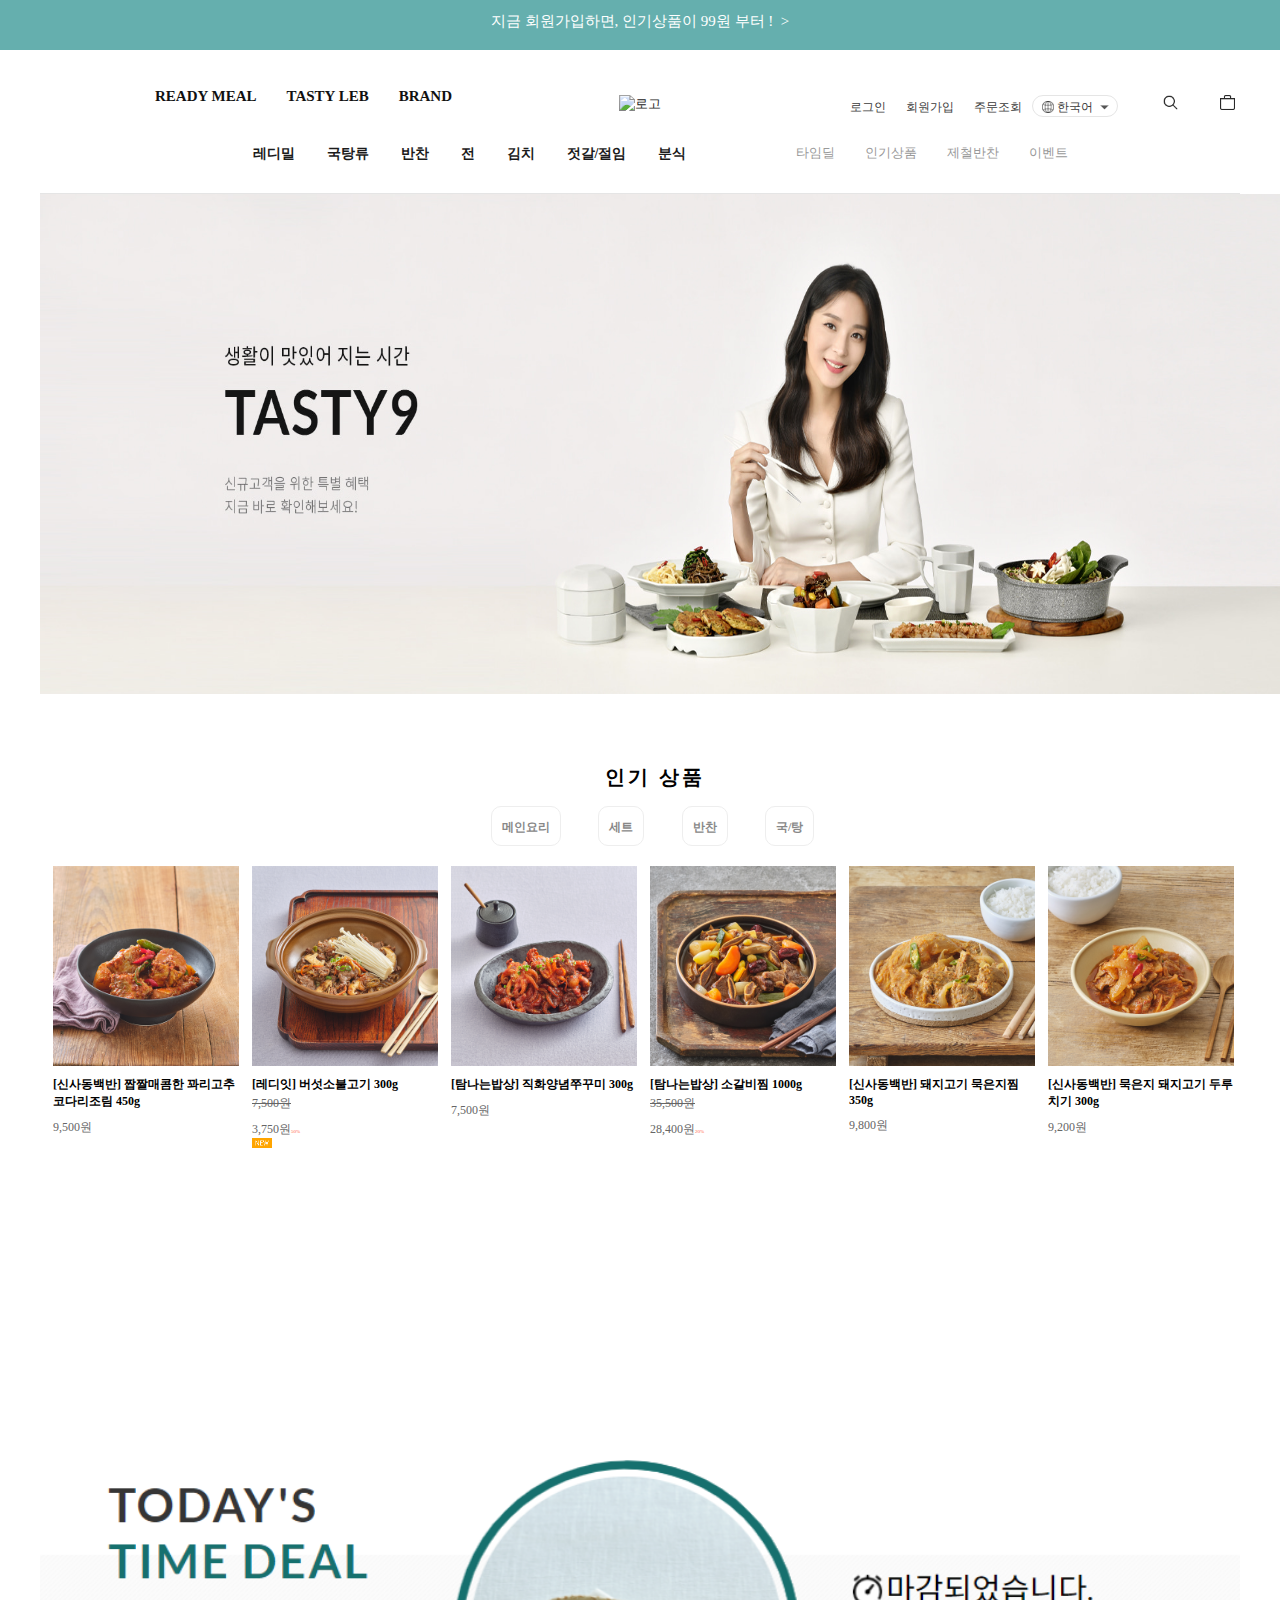
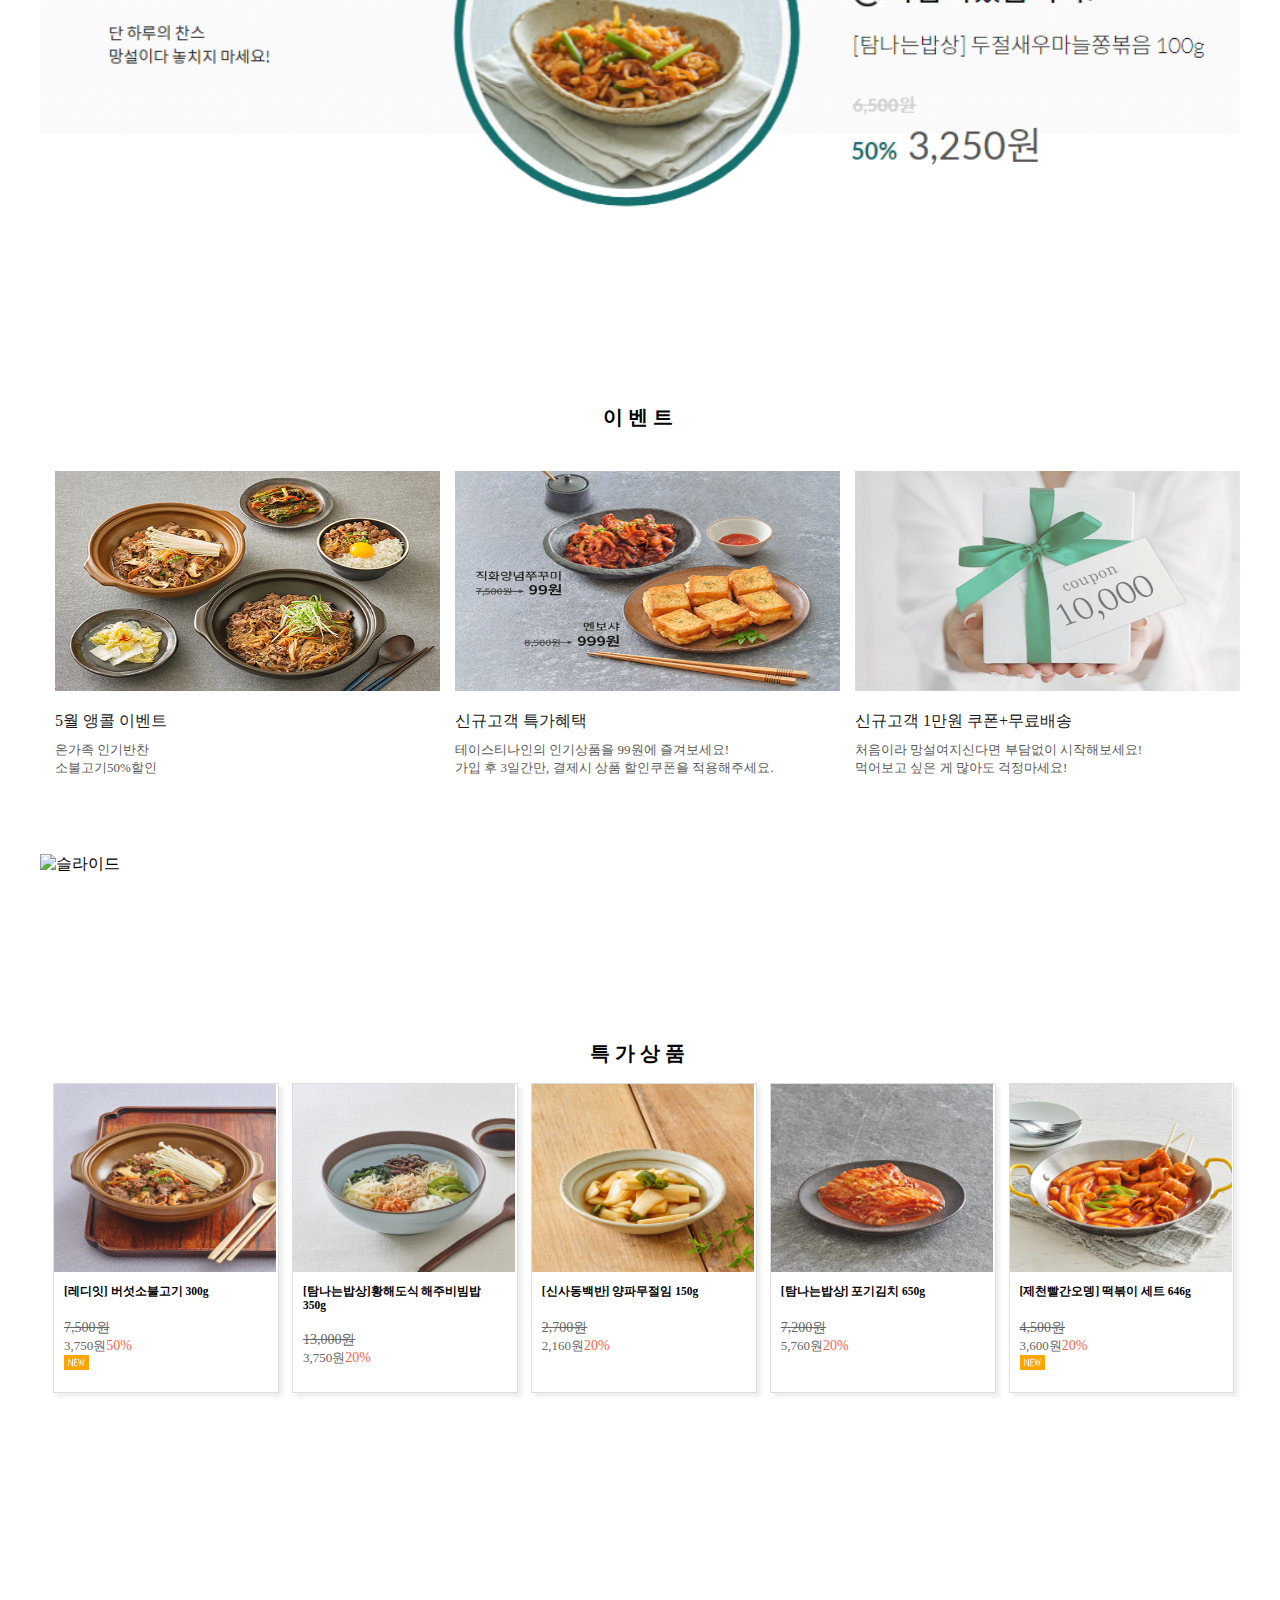
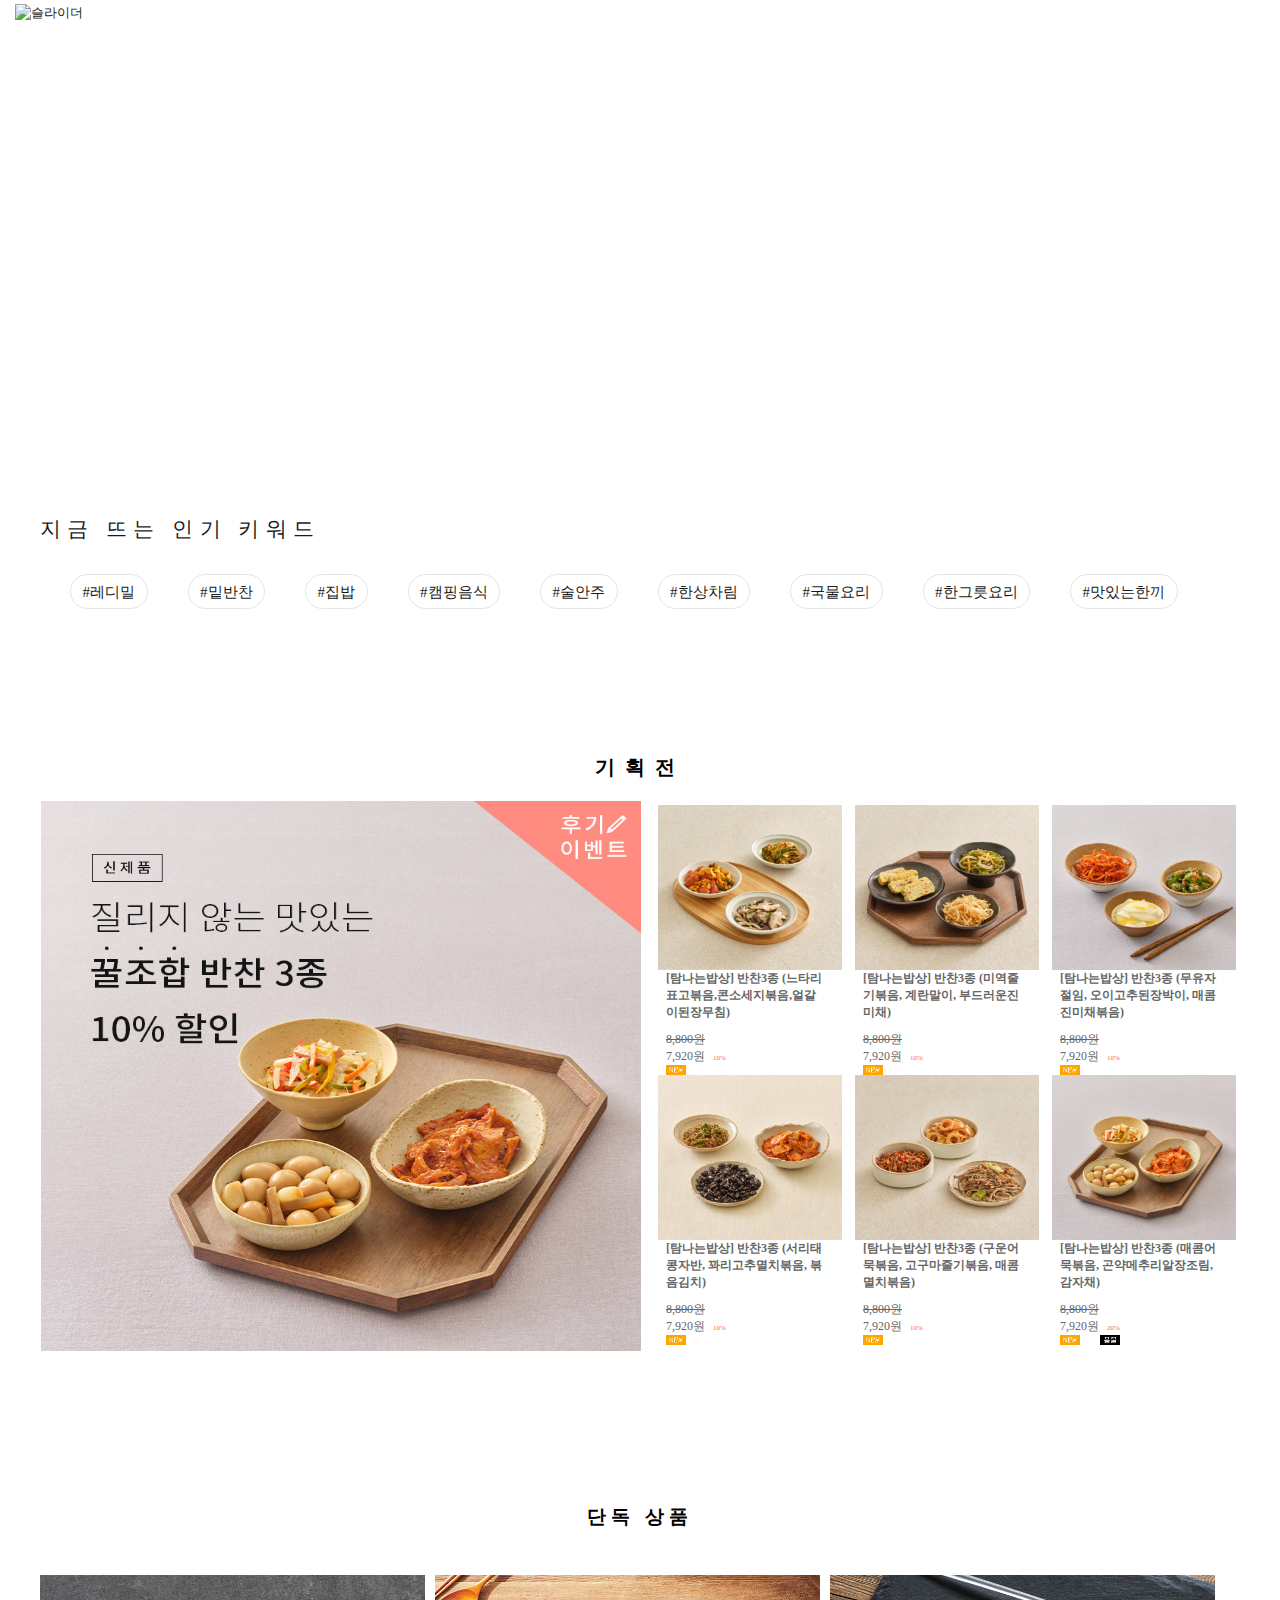
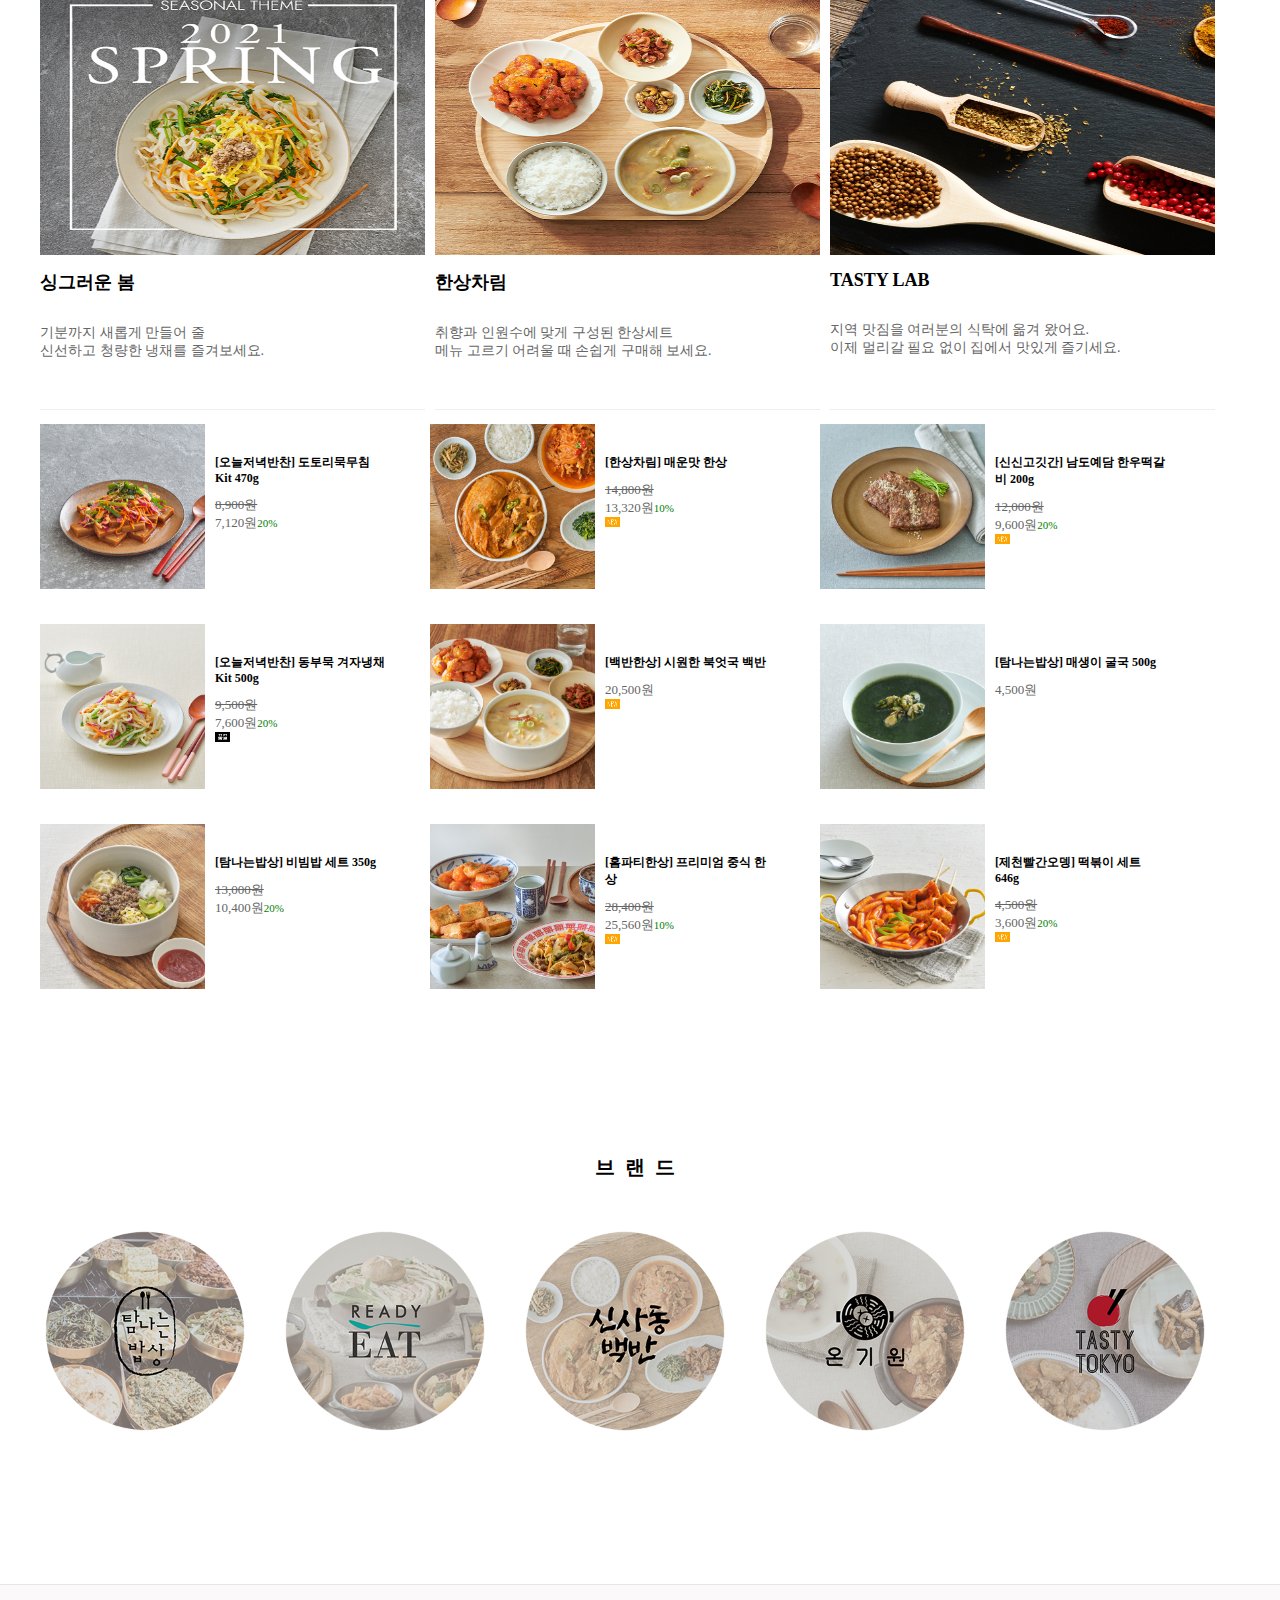
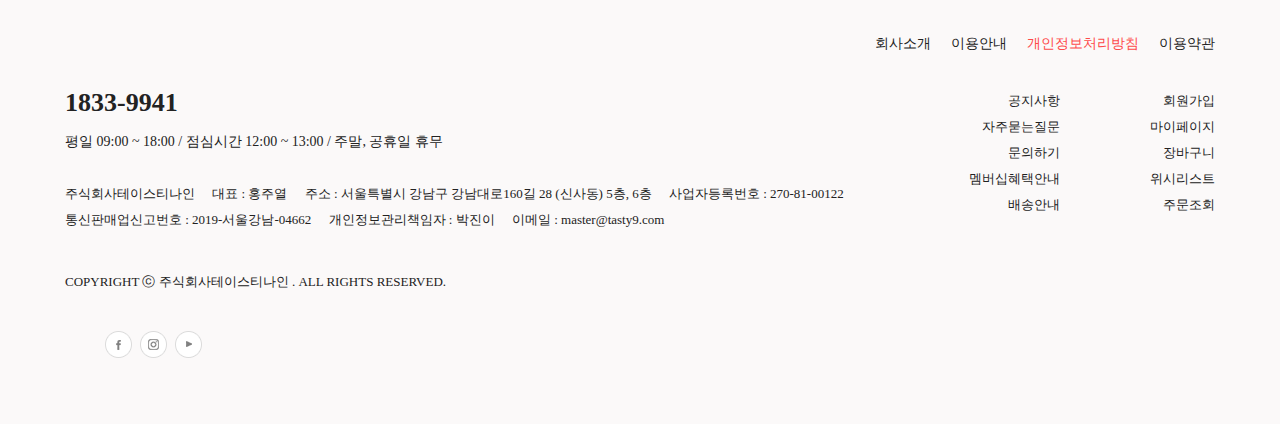
==== commit 68516d44: "Add files via upload" ====
--- a/1rd_tasty9/main2.html
+++ b/1rd_tasty9/main2.html
@@ -39,7 +39,7 @@
   	 		  </div>
 
   	  <div class="top_logo">
-  	  	<a href="sub.html"><img src="img/main/logo.PNG" alt="로고"></a>
+  	  	<a href="sub.html"><img src="img/main/top_logo.PNG" alt="로고"></a>
   	  </div>
 
   	  <div class="right_menu">
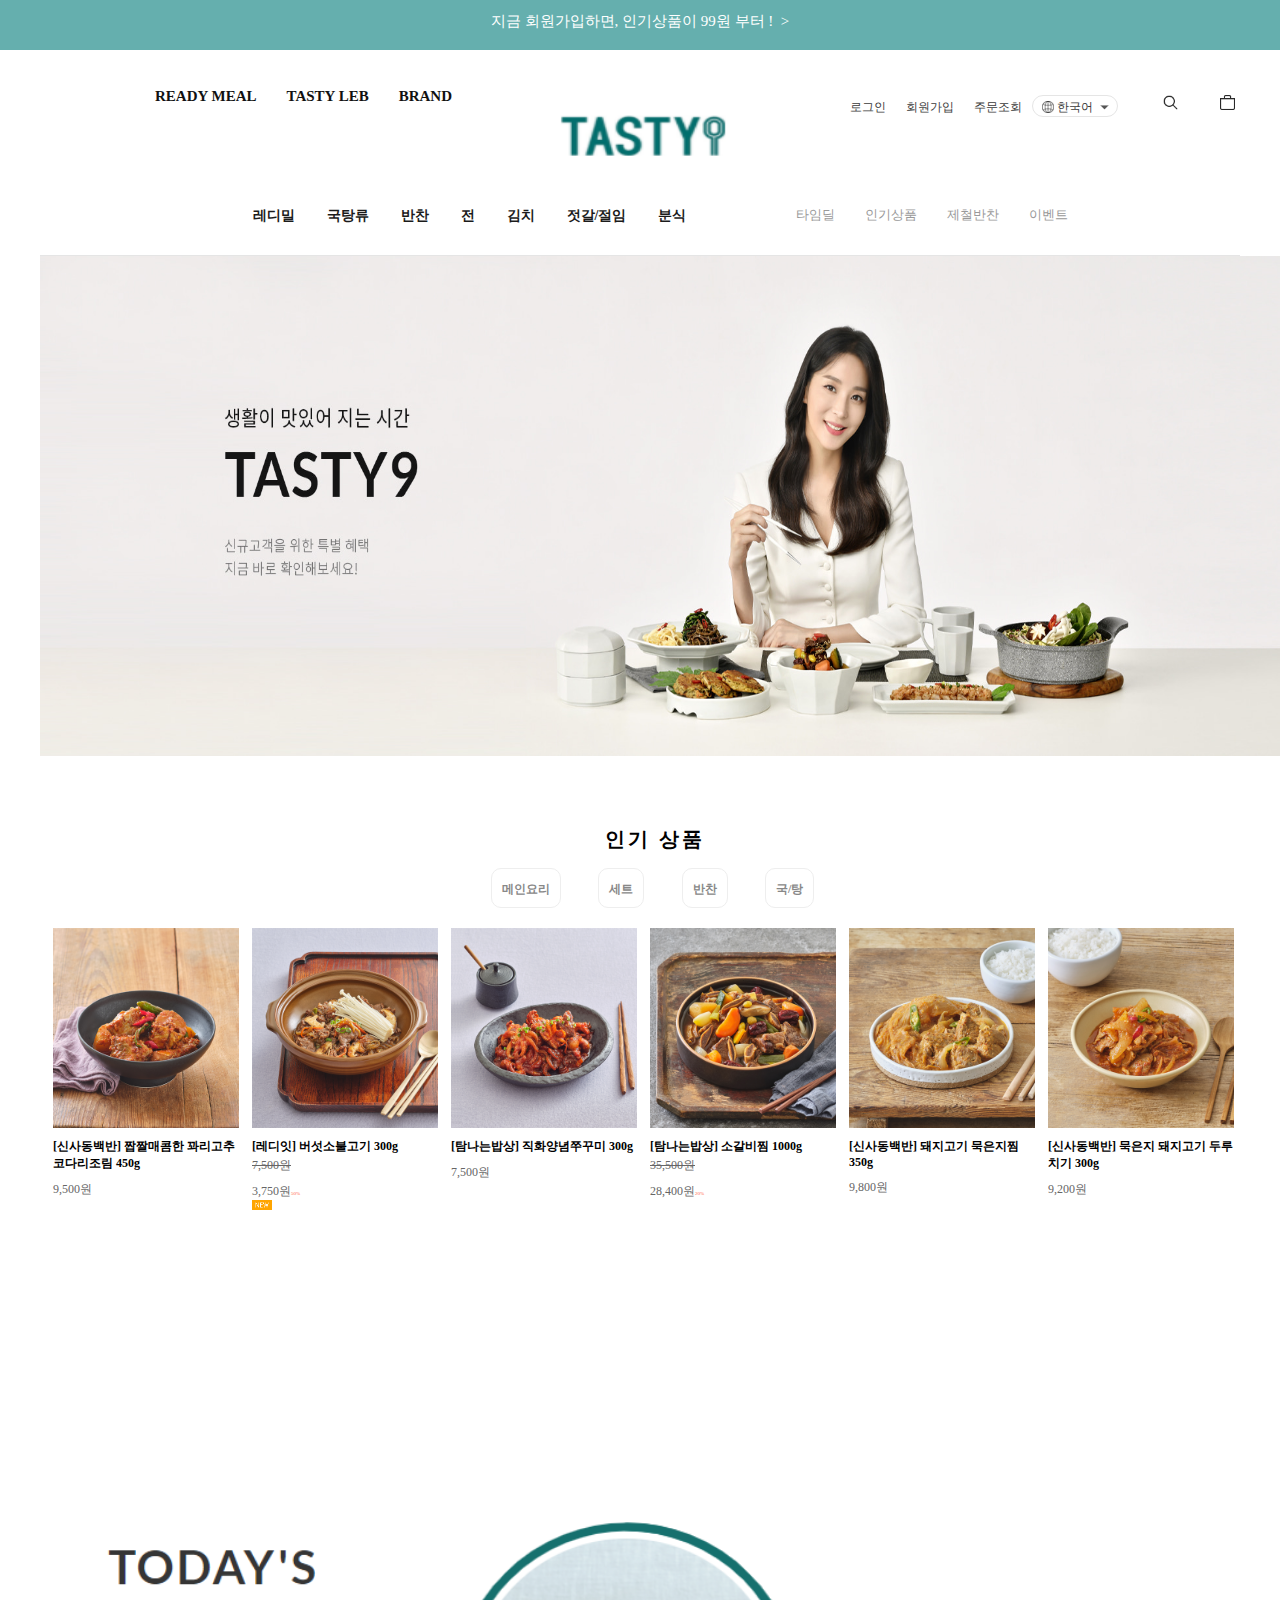
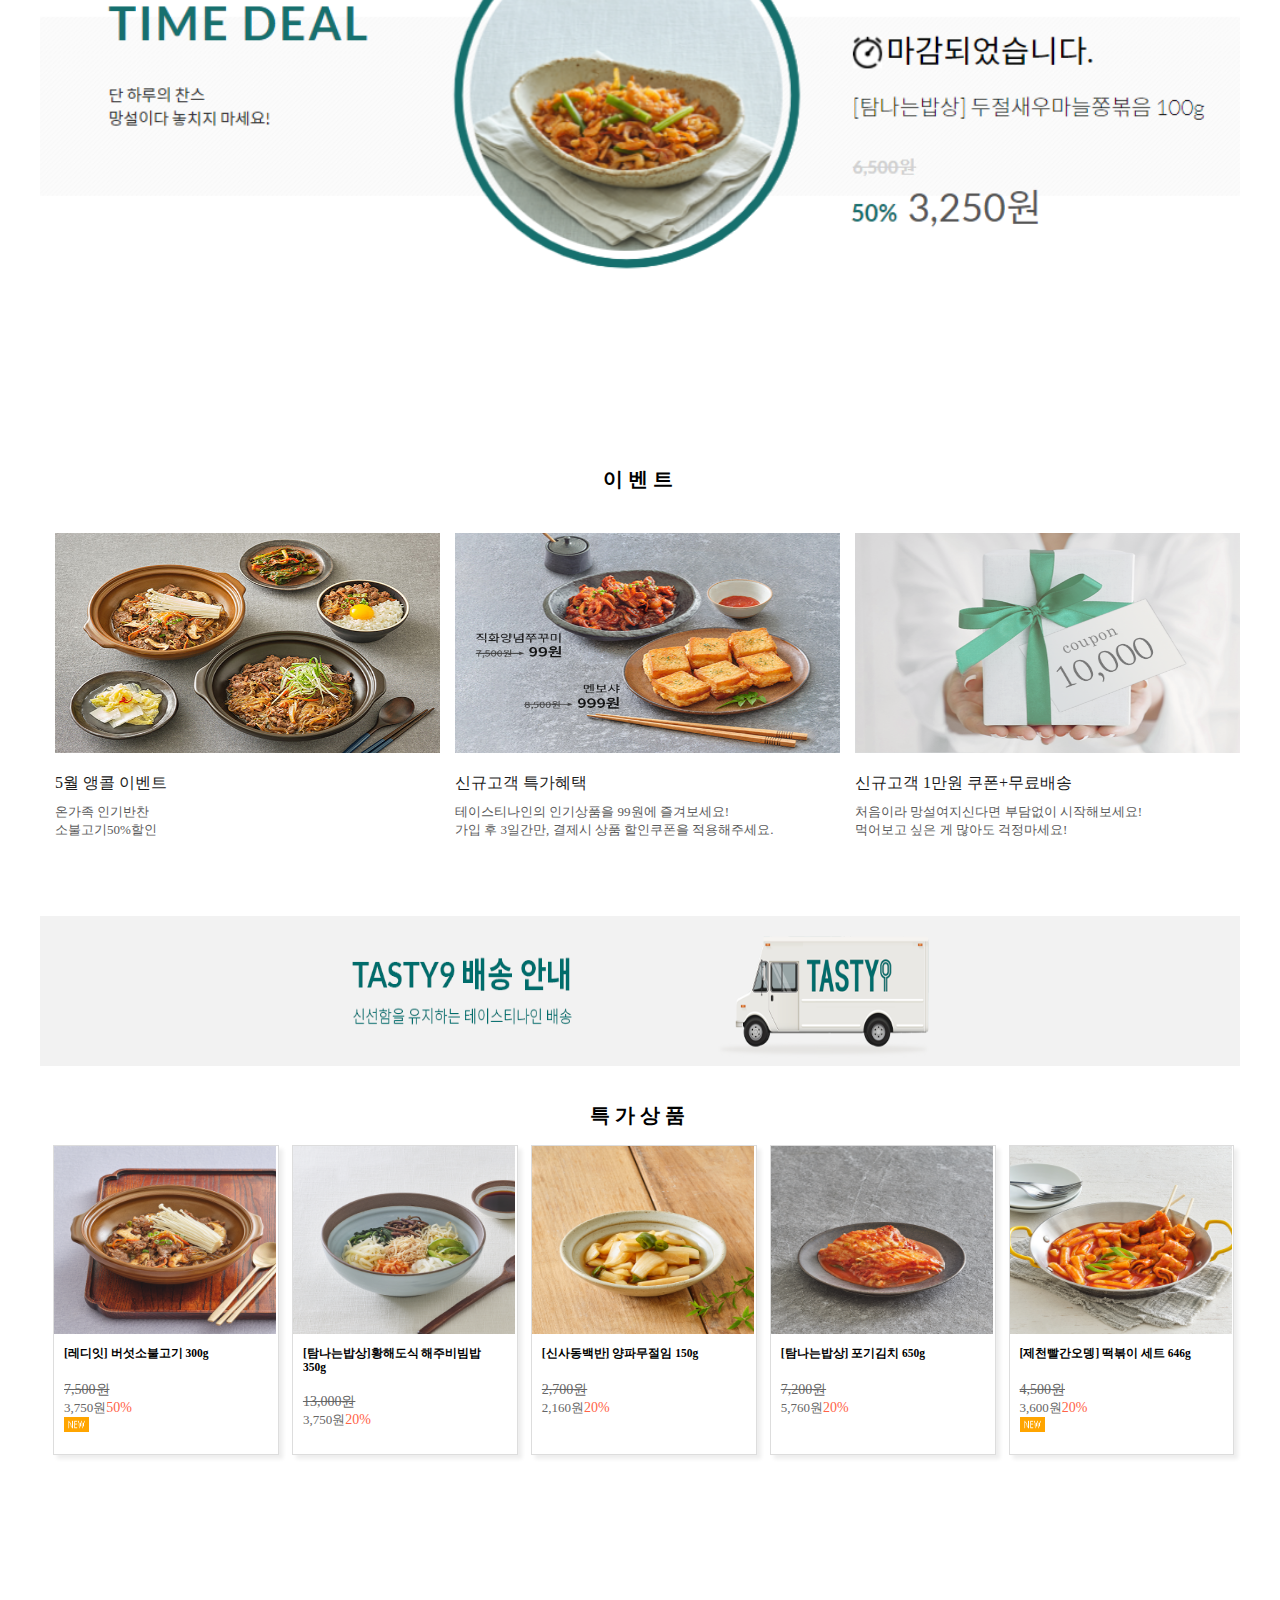
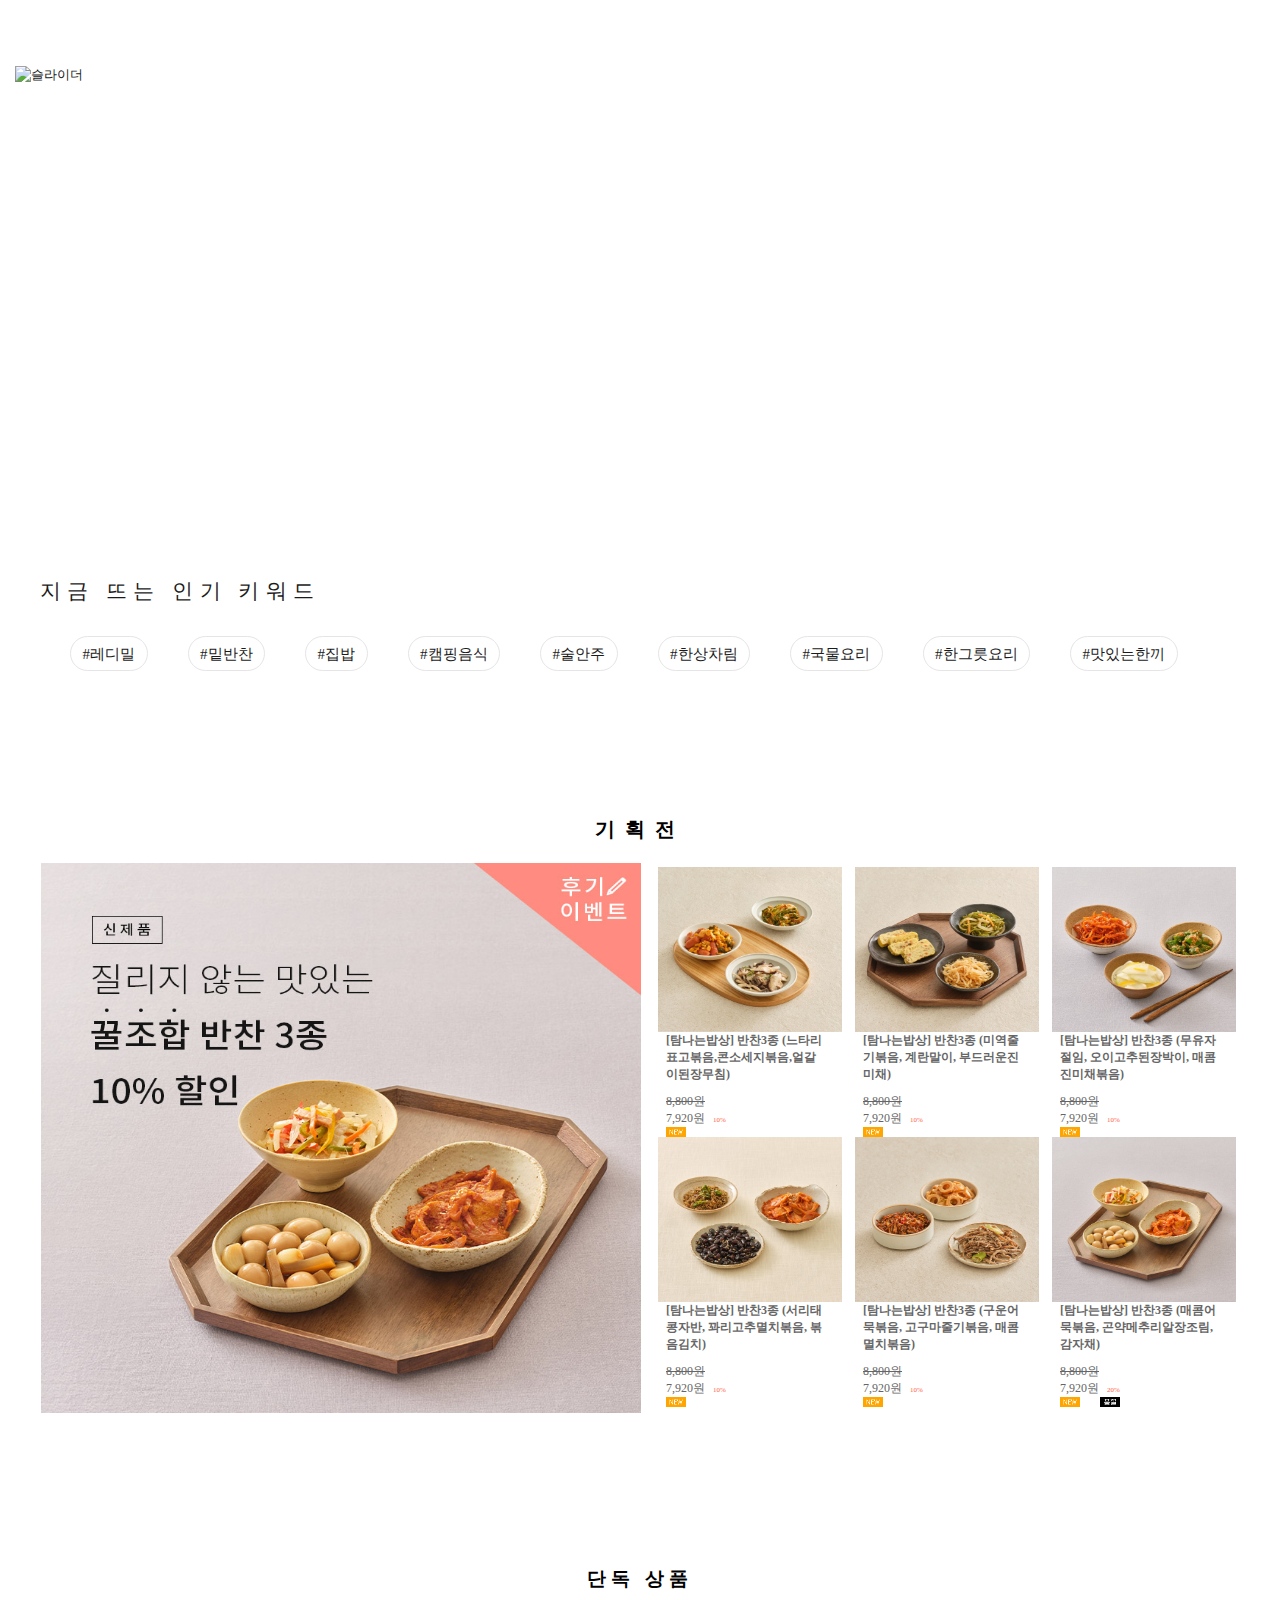
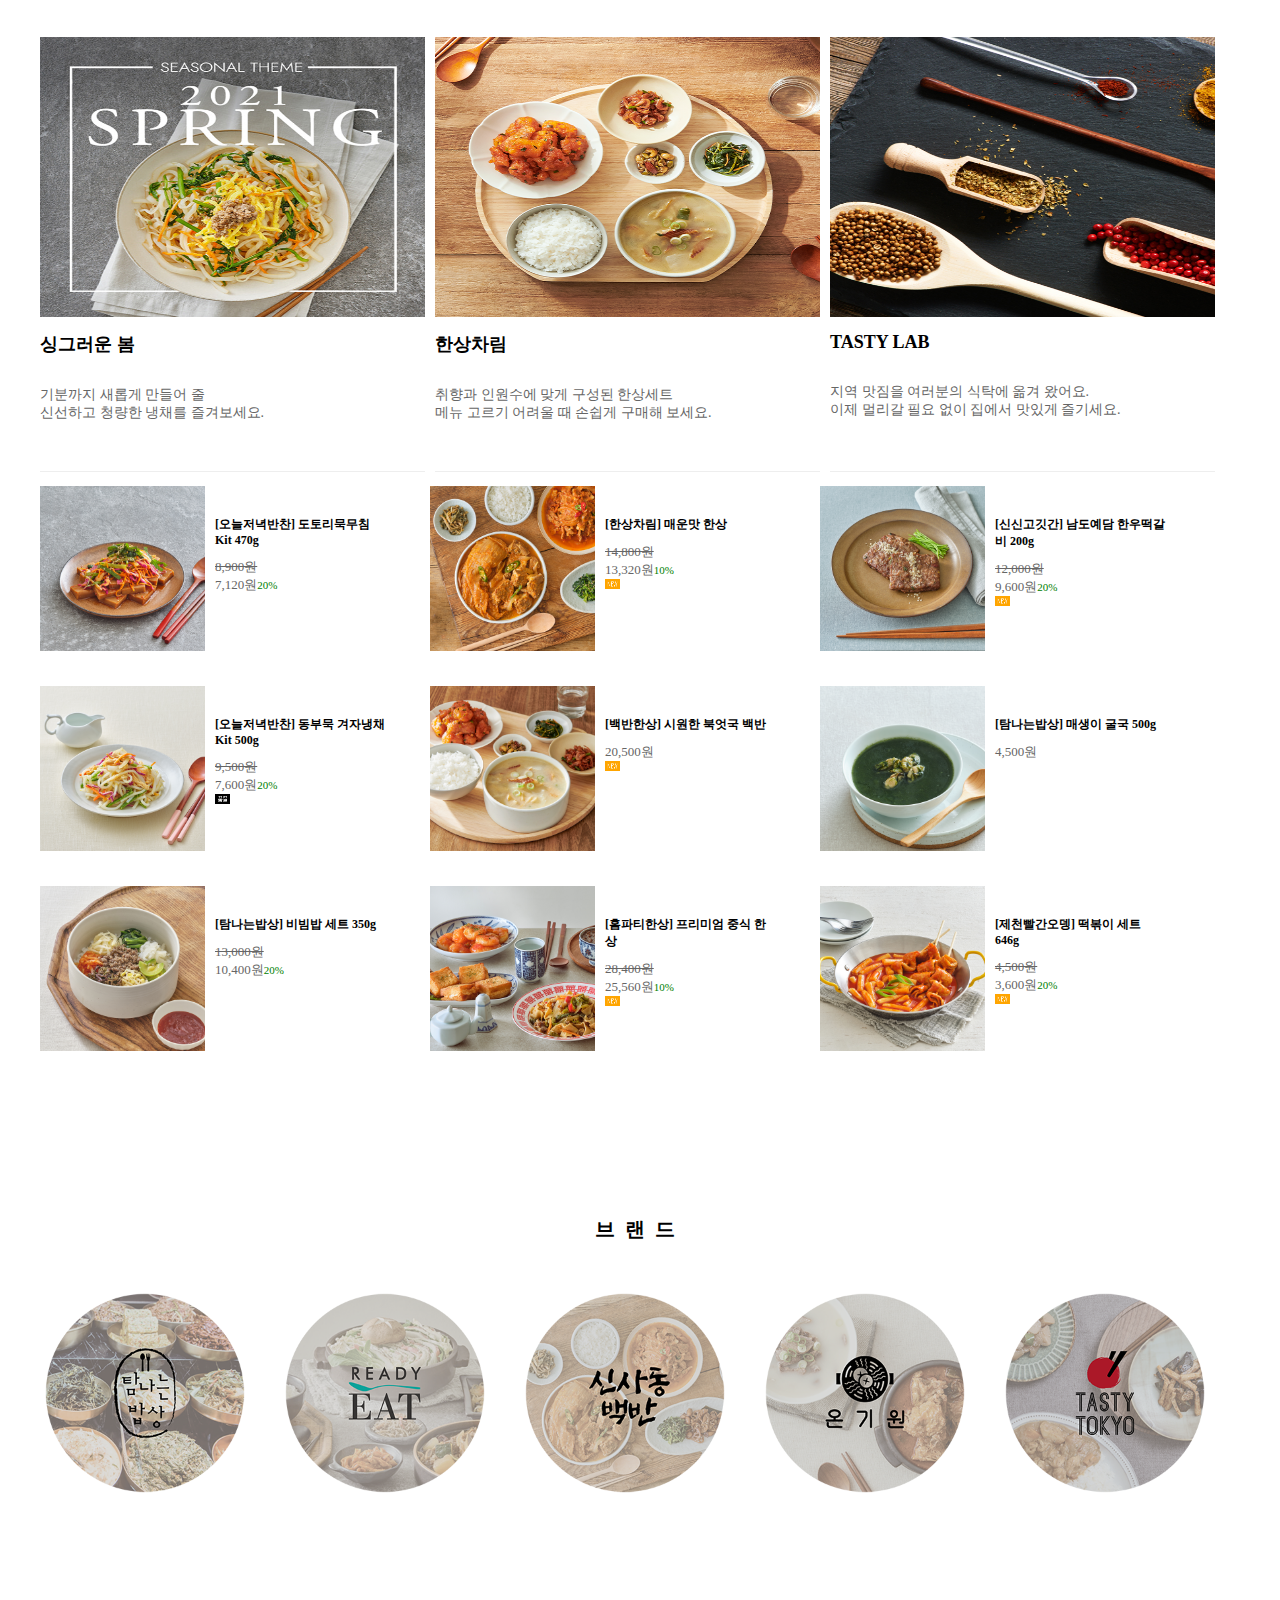
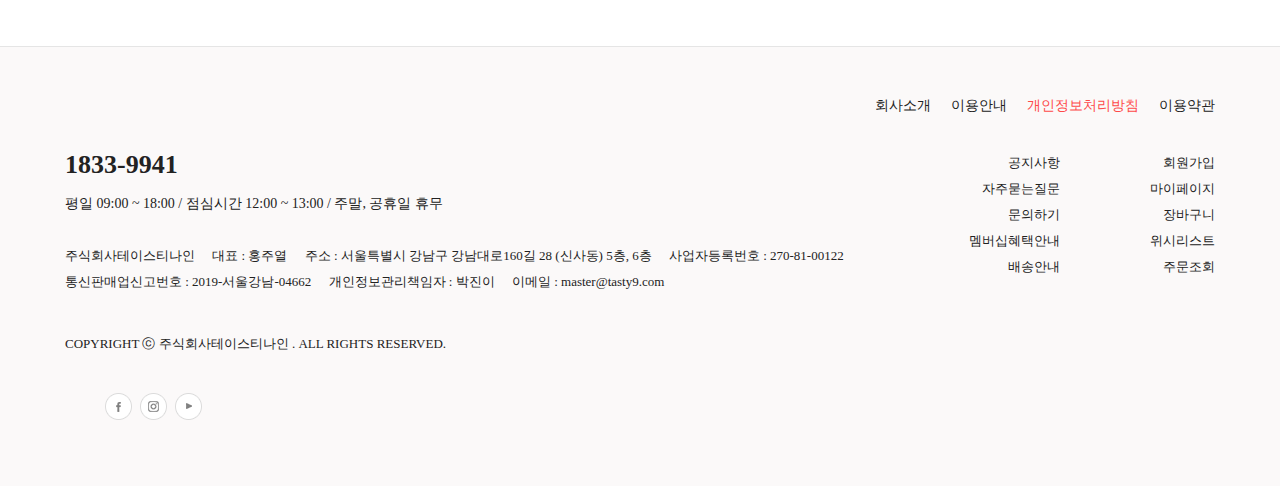
==== commit e0f2913e: "Add files via upload" ====
--- a/1rd_tasty9/main2.html
+++ b/1rd_tasty9/main2.html
@@ -39,7 +39,7 @@
   	 		  </div>
 
   	  <div class="top_logo">
-  	  	<a href="sub.html"><img src="img/main/top_logo.PNG" alt="로고"></a>
+  	  	<a href="sub.html"><img src="img/main/logo.PNG" alt="로고"></a>
   	  </div>
 
   	  <div class="right_menu">
@@ -229,7 +229,7 @@
          </div>
 
     <div id="nn">
-    	<img src="img/main/슬라이더9.PNG" alt="슬라이드">
+    	<img src="img/main/슬라이더9.png" alt="슬라이드">
     </div>
 
       <div id="nb">
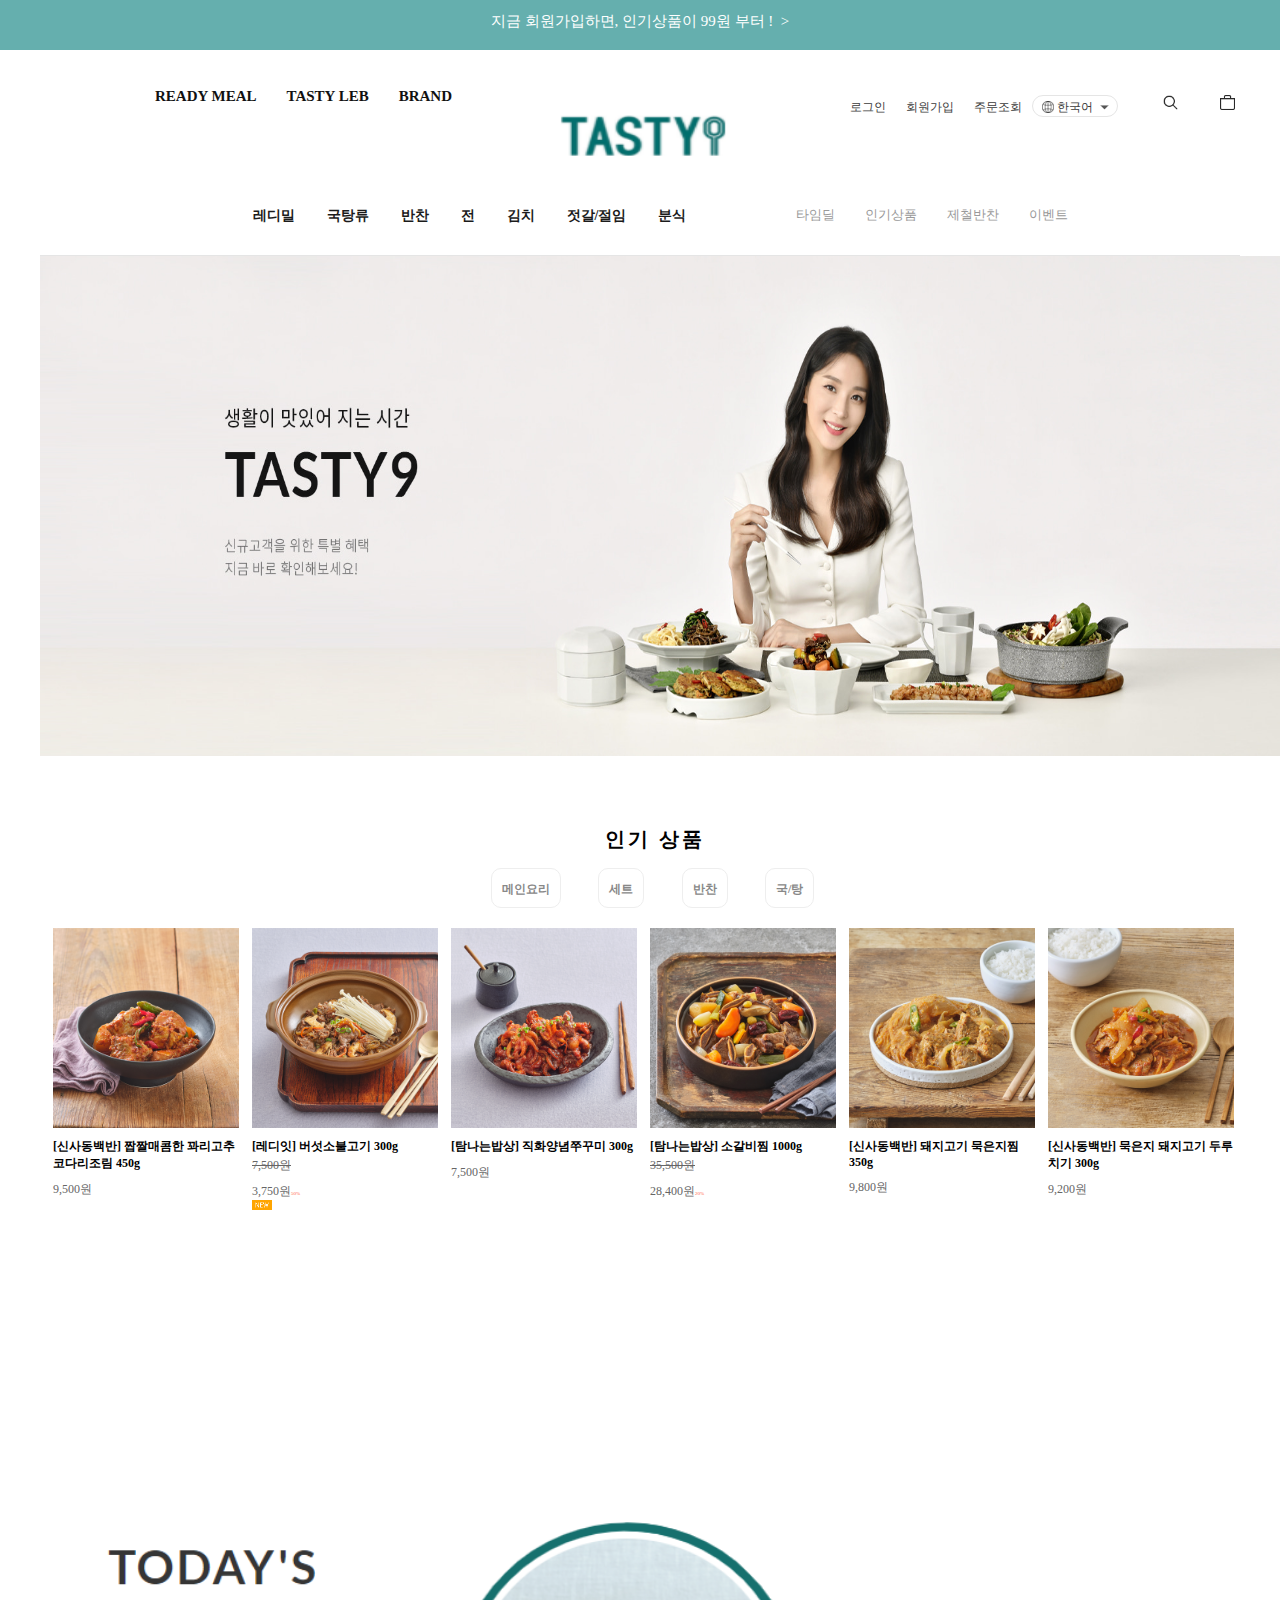
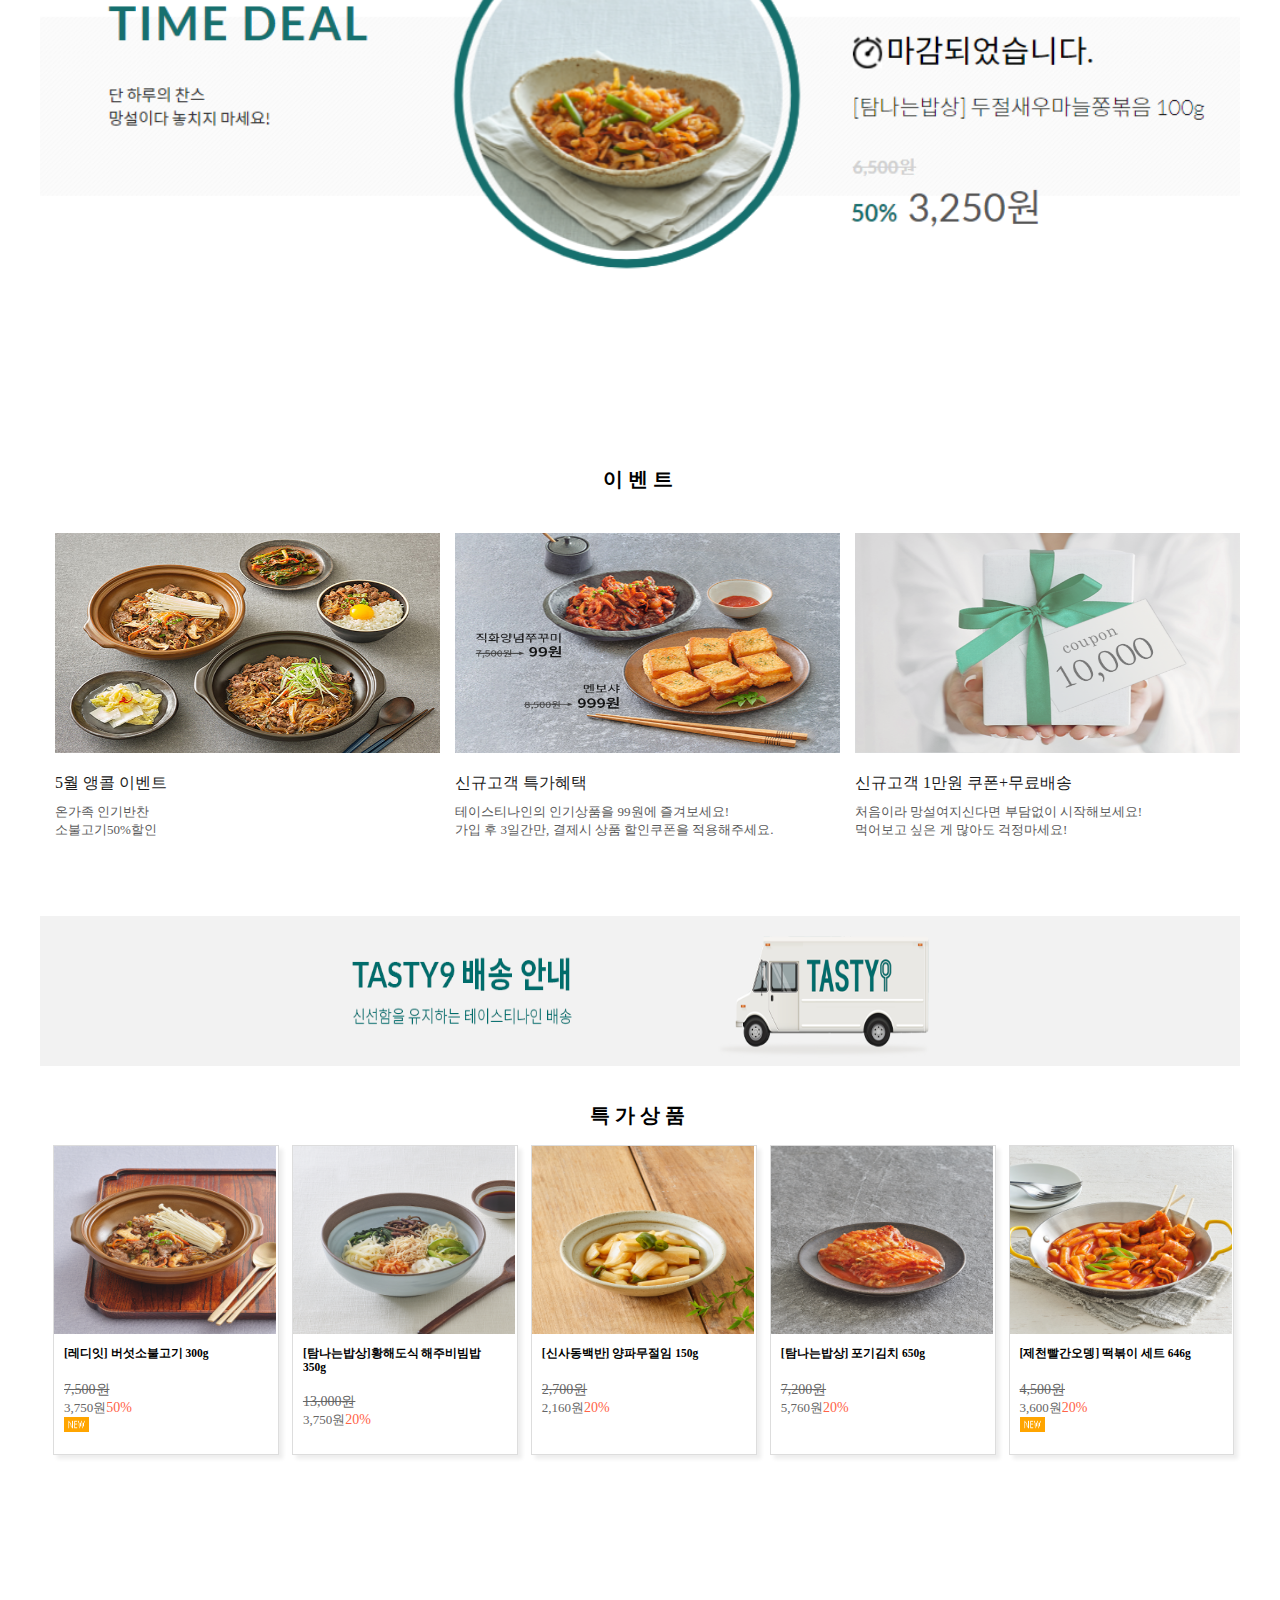
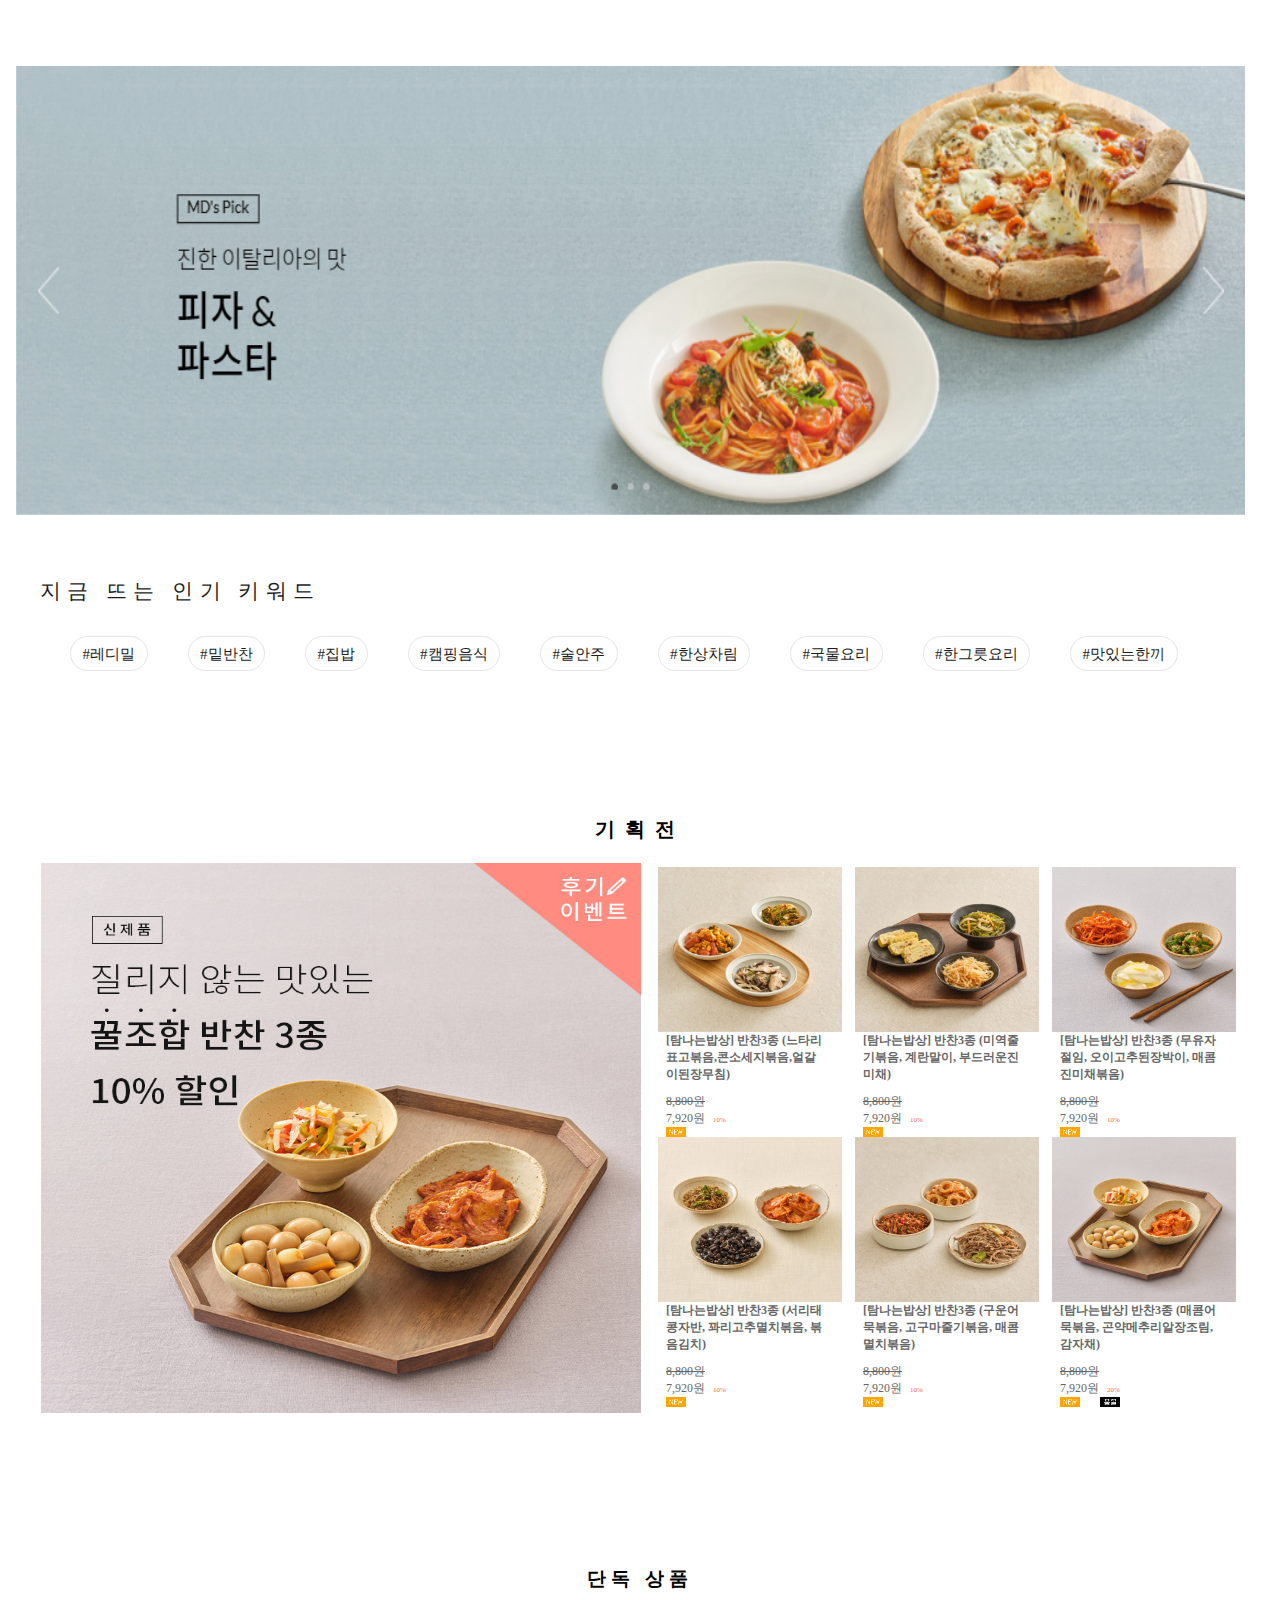
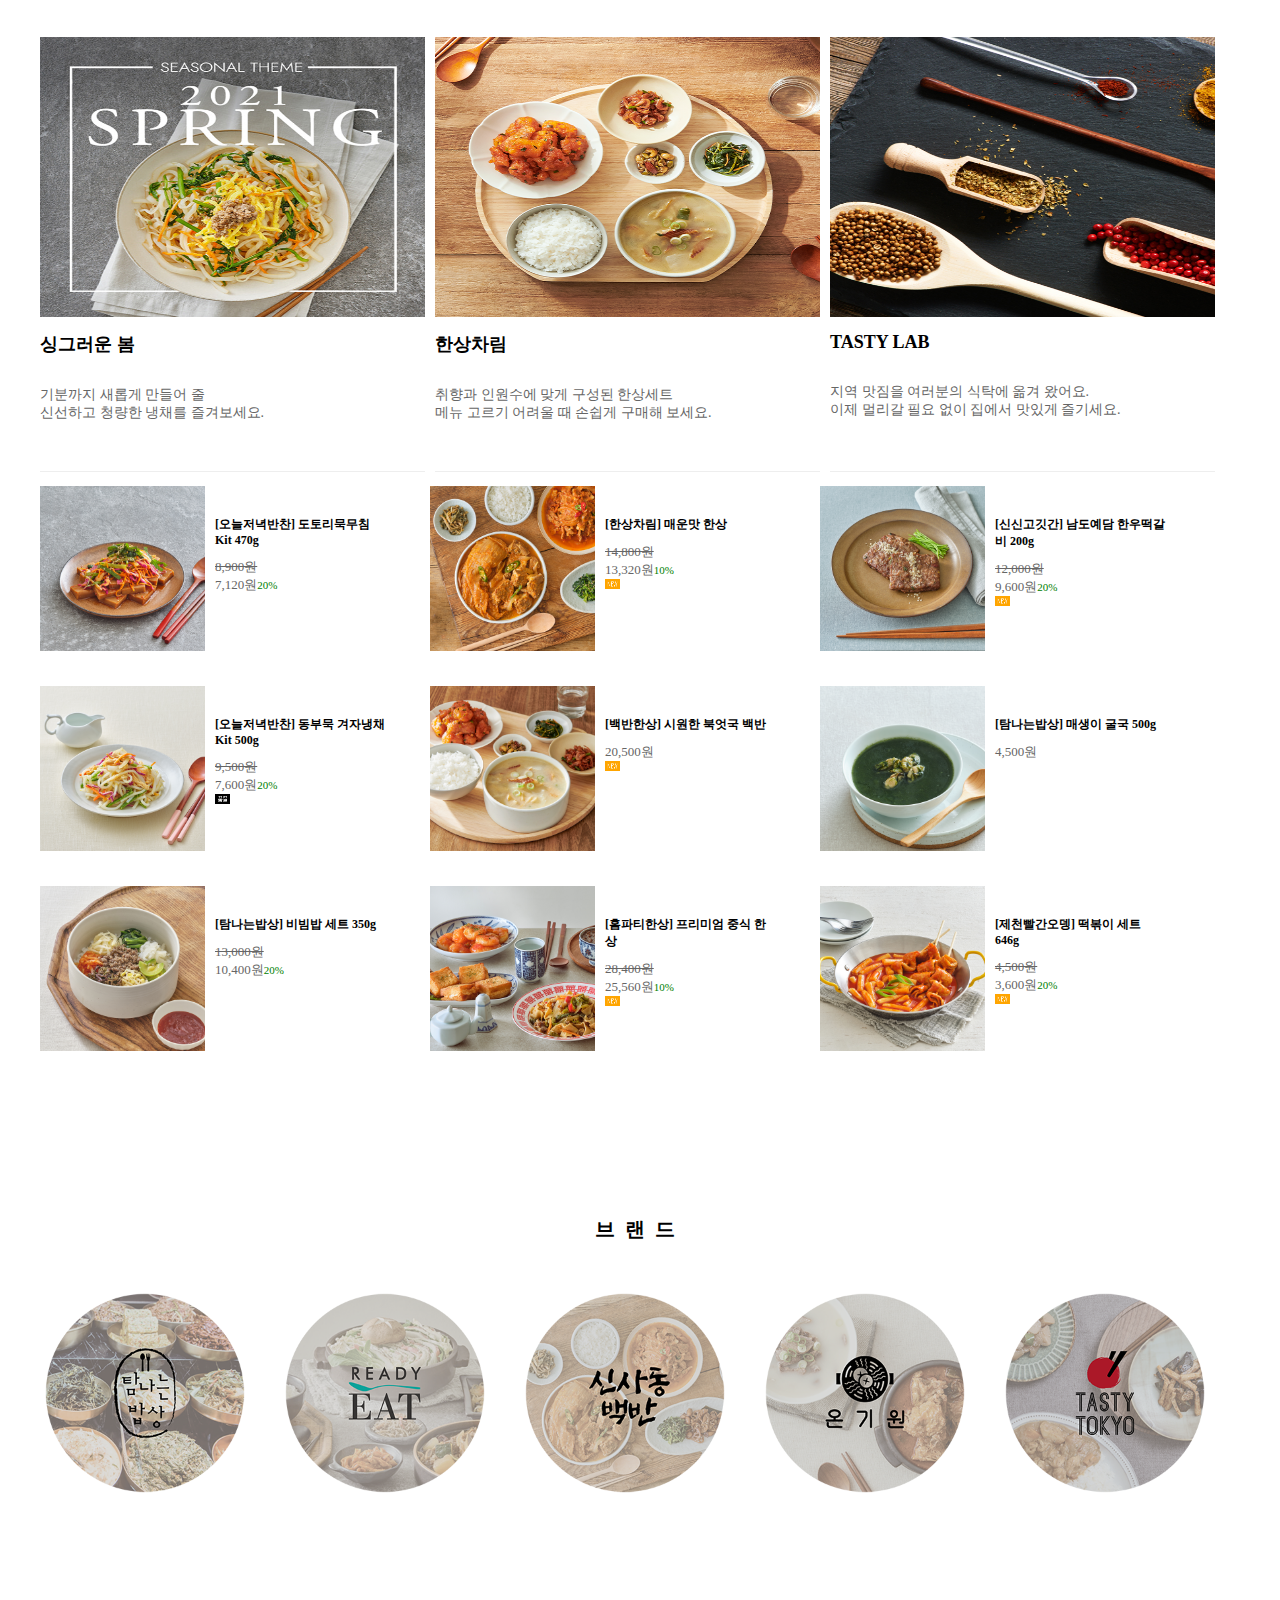
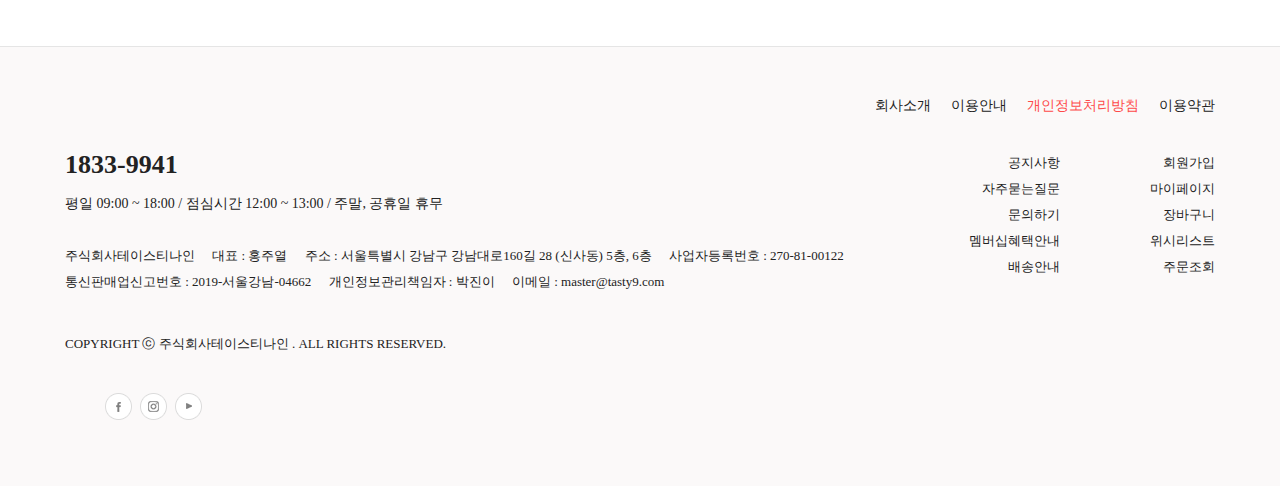
==== commit 112ab29a: "Add files via upload" ====
--- a/1rd_tasty9/main2.html
+++ b/1rd_tasty9/main2.html
@@ -294,7 +294,7 @@
    
      <div id="nc">
      	<a href="#">
-     	<img src="img/main/cr_ban01.png" alt="슬라이더"></a>
+     	<img src="img/main/cr_ban01.PNG" alt="슬라이더"></a>
       </div>
 
 
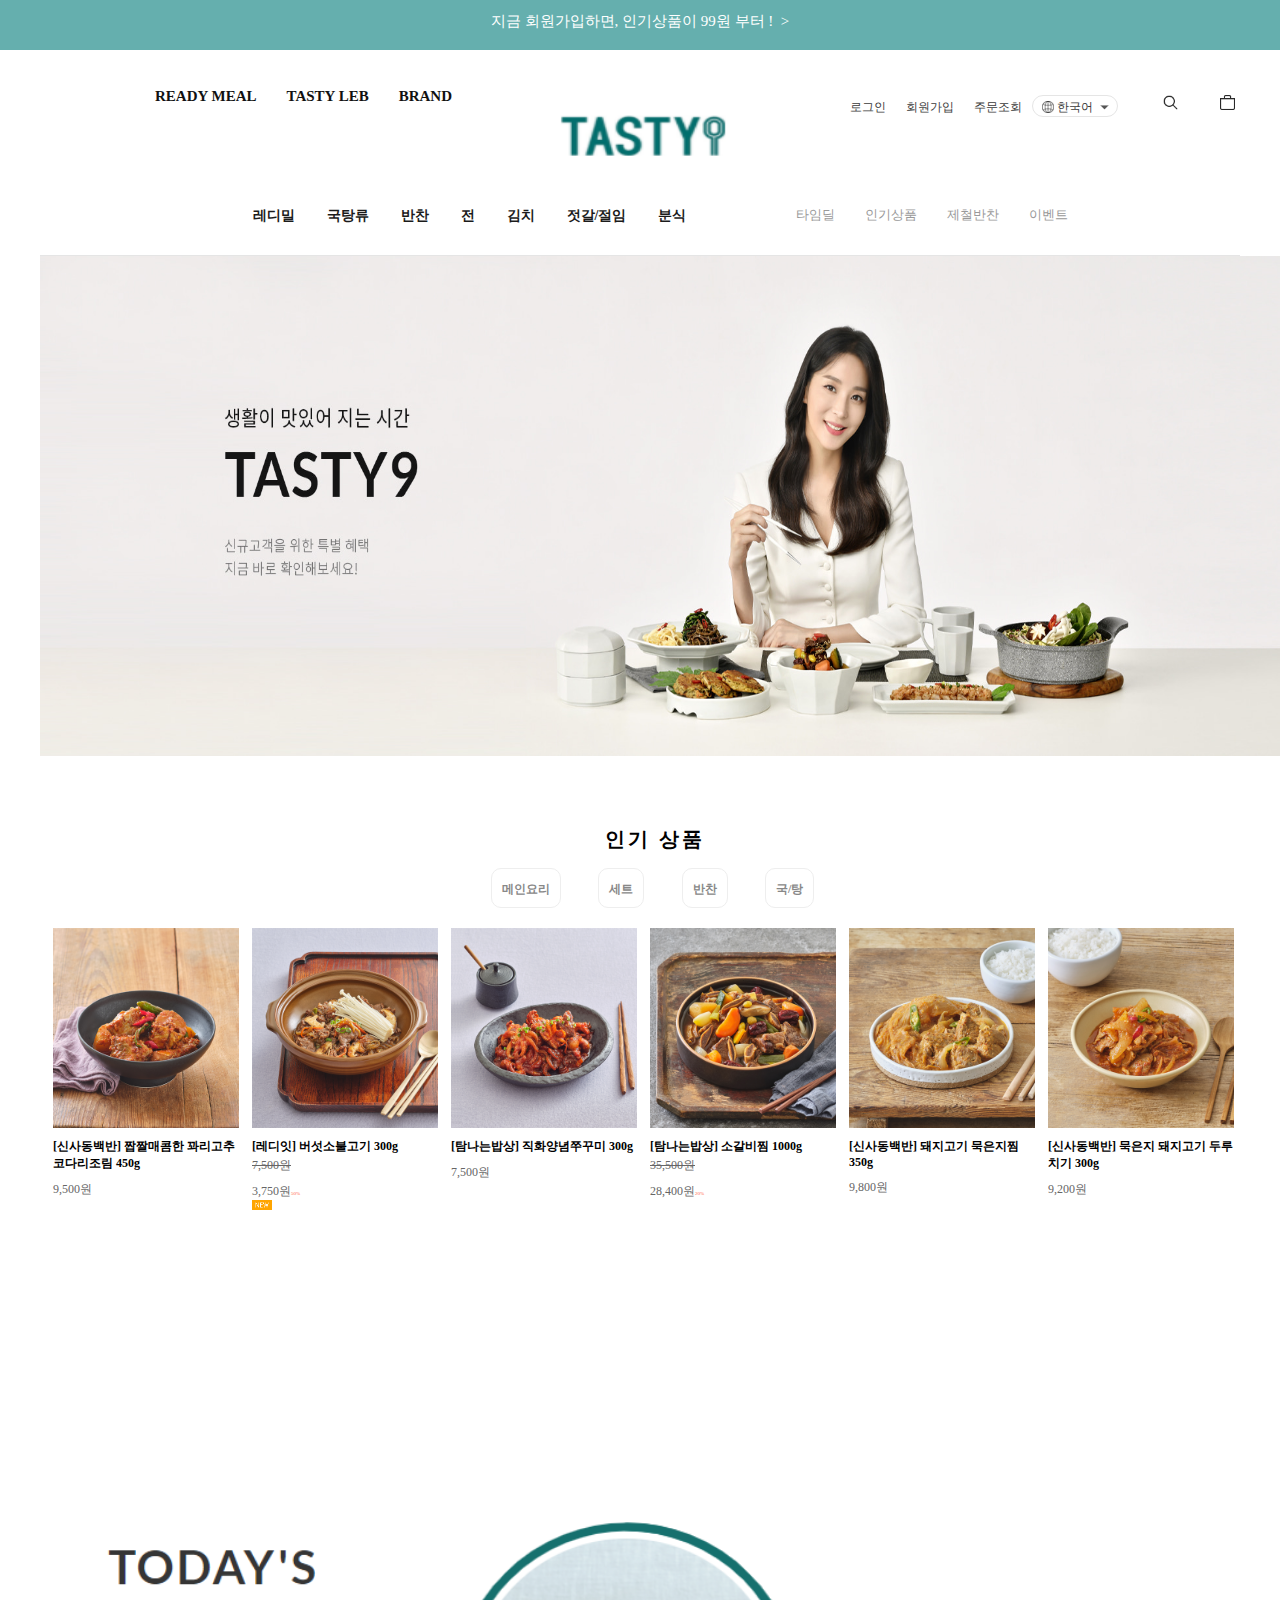
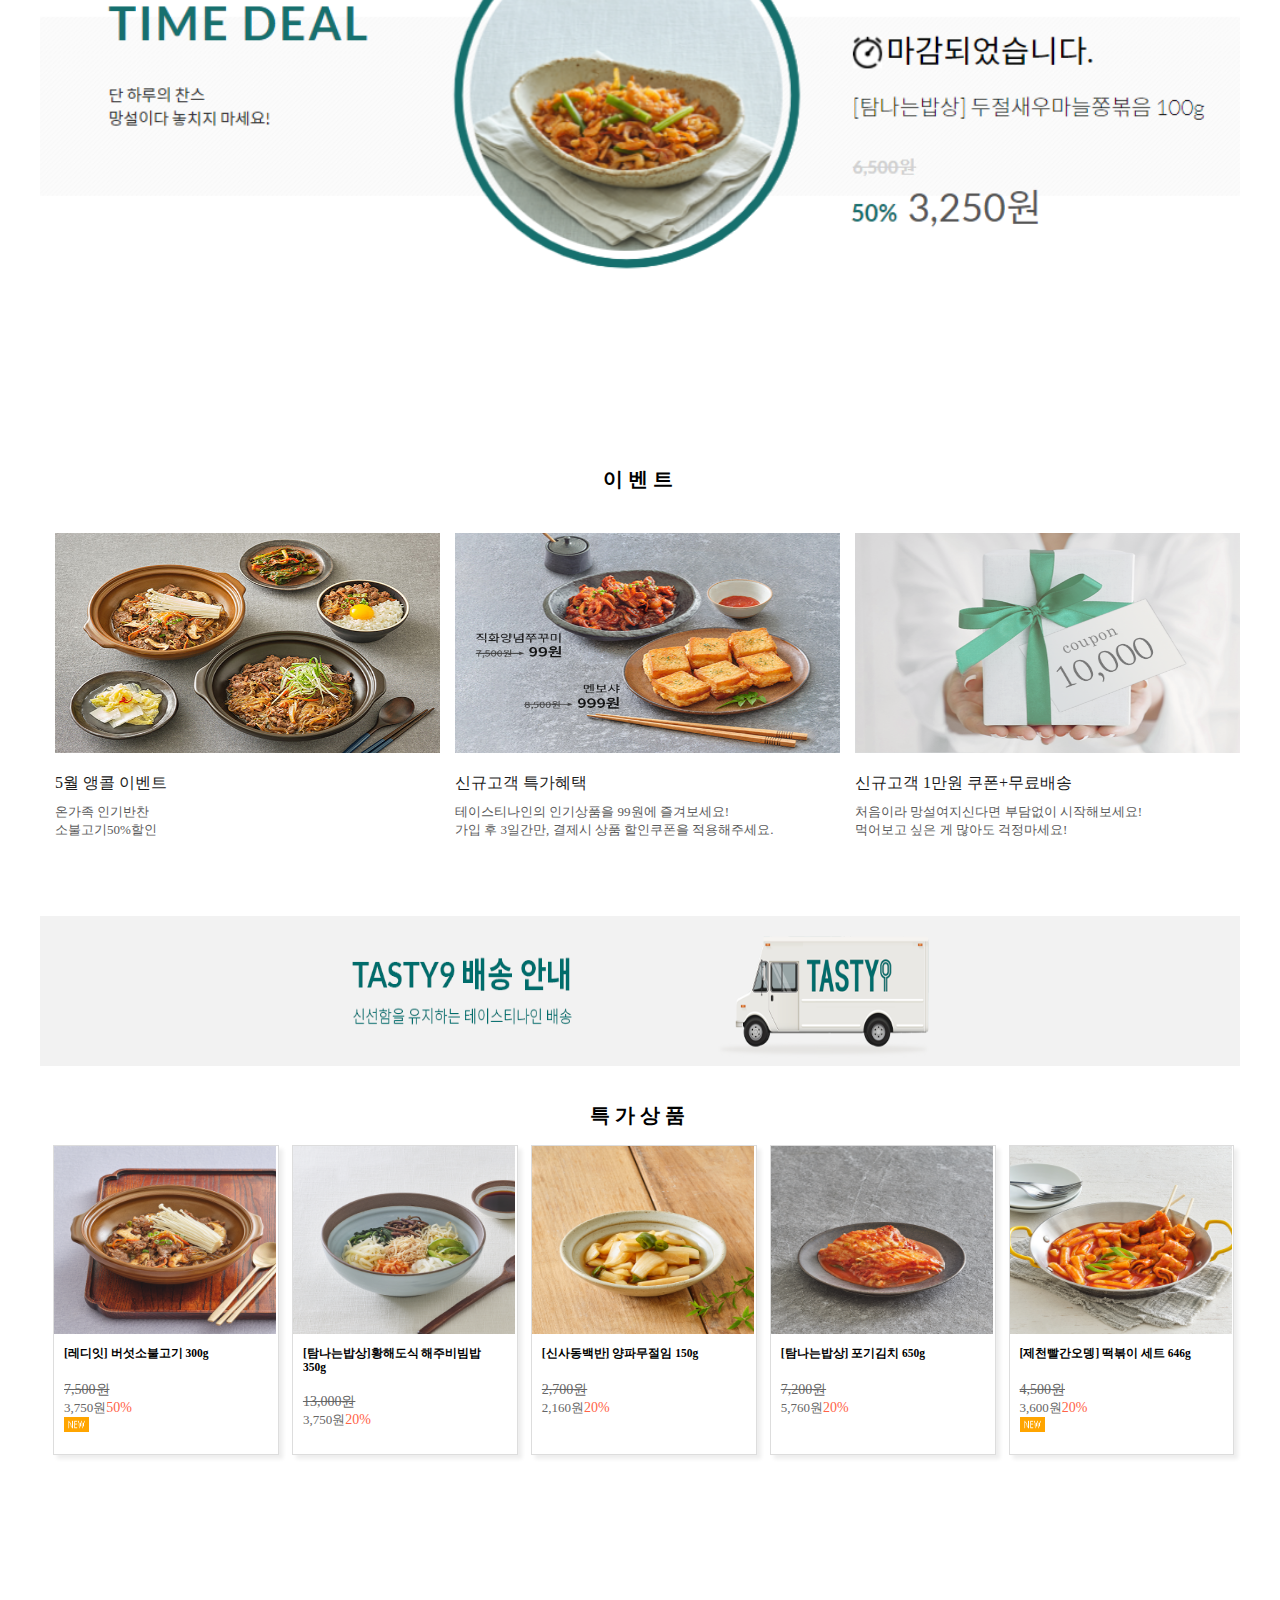
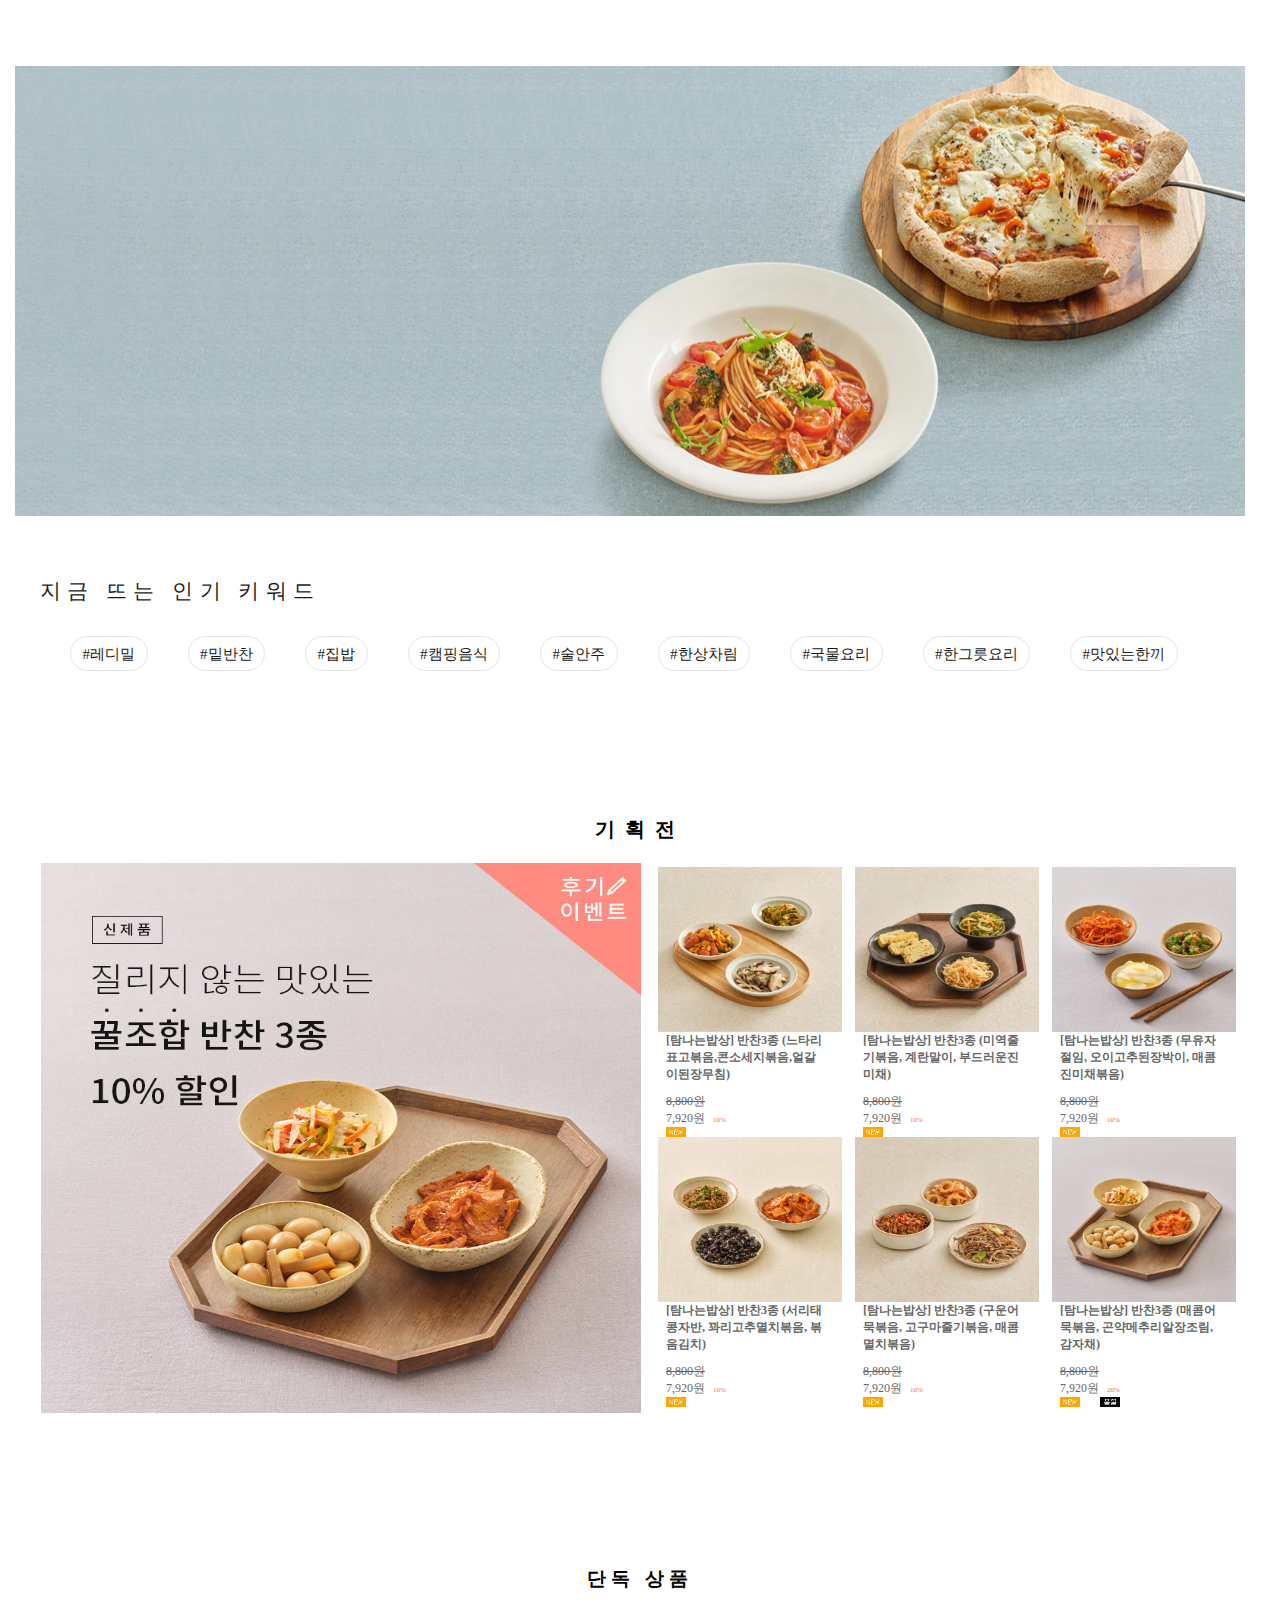
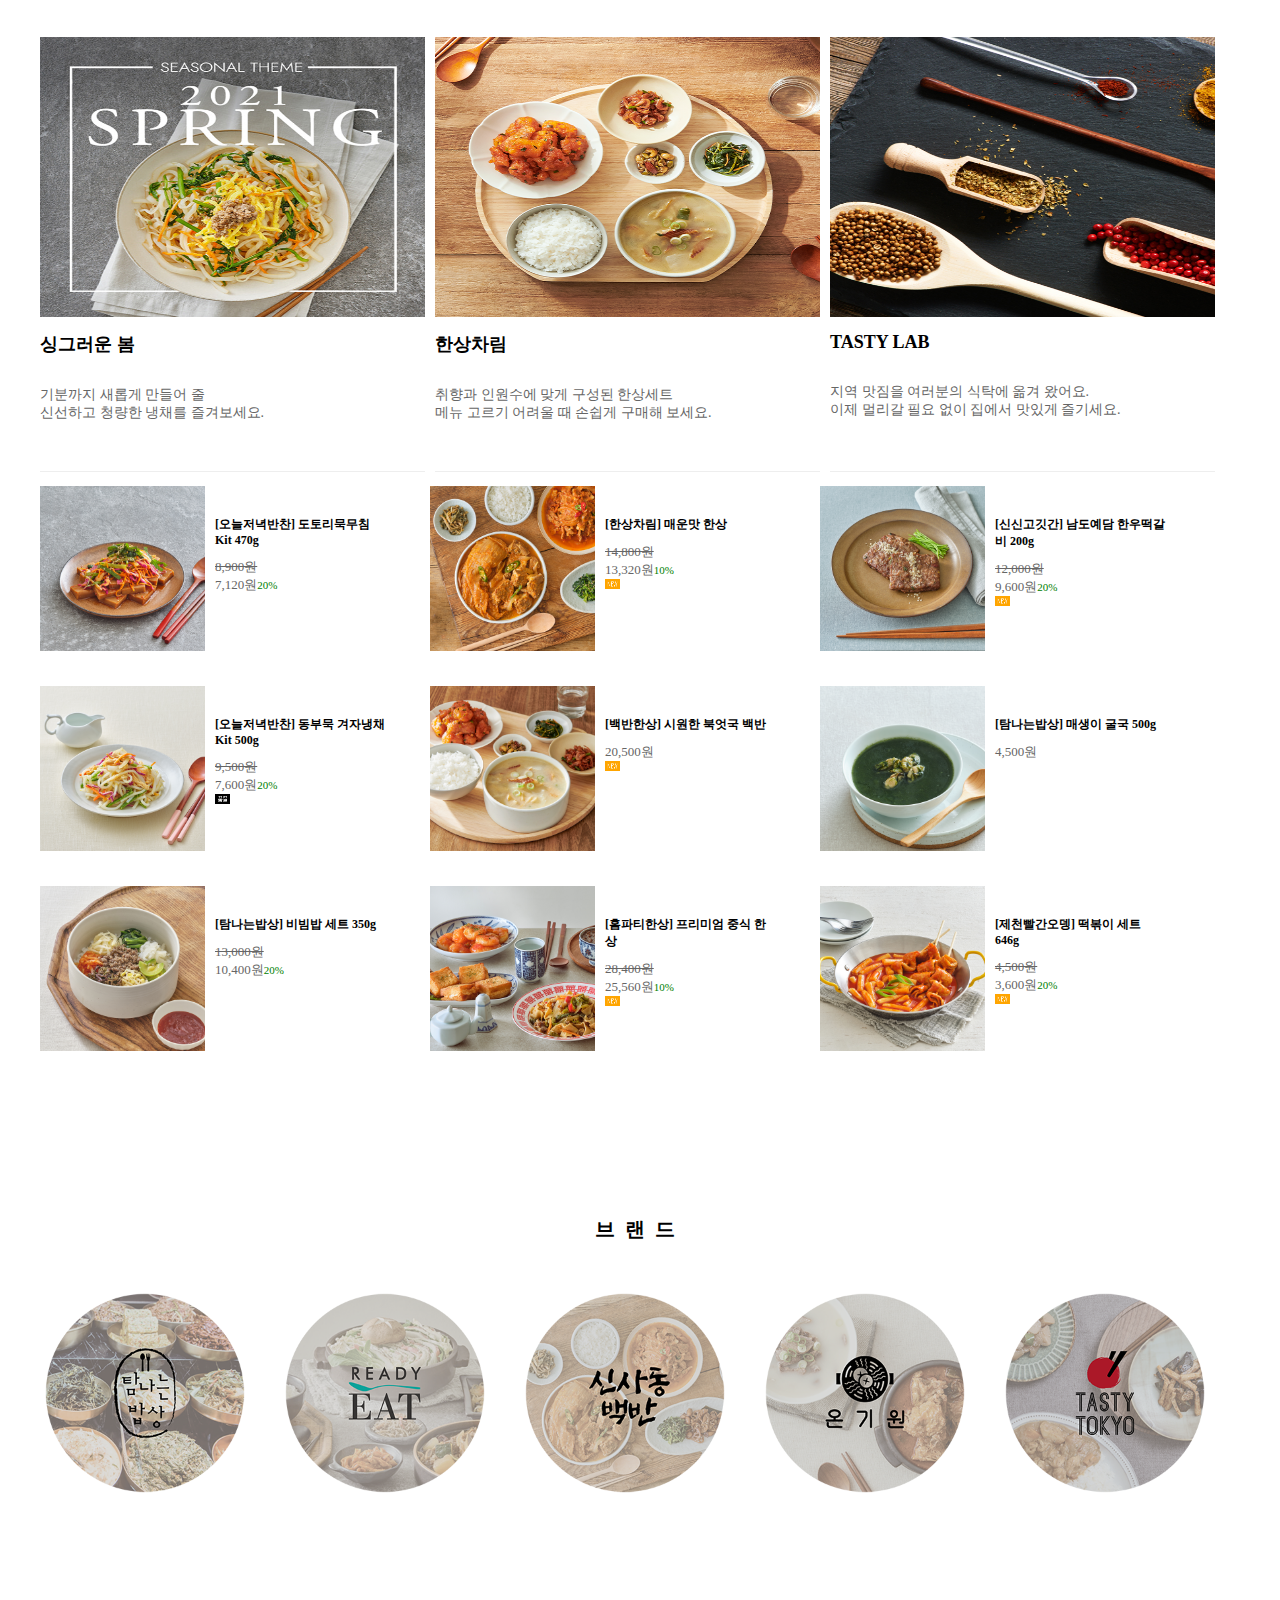
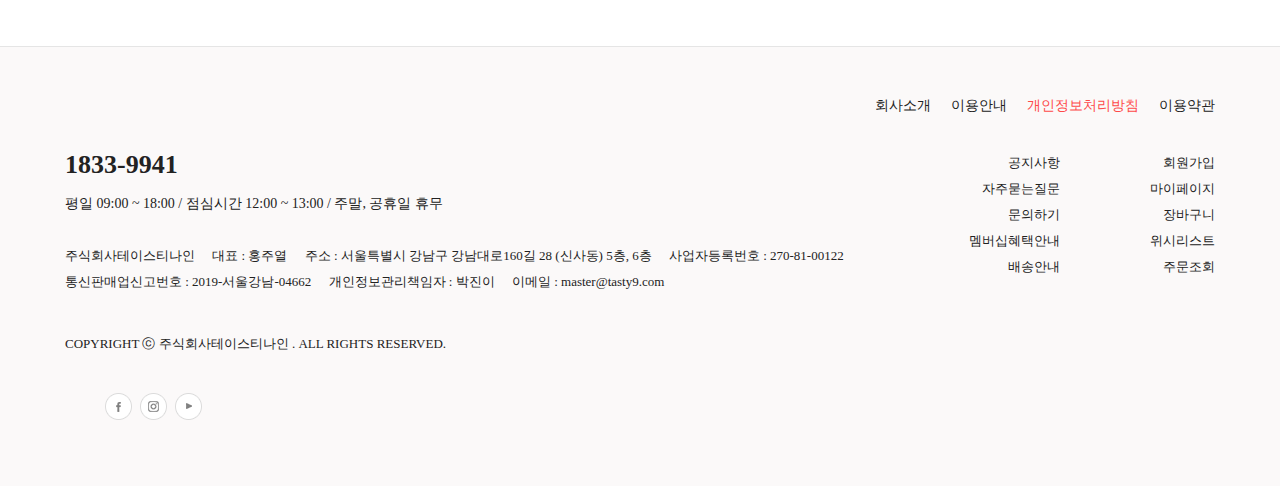
==== commit ad1074f3: "Add files via upload" ====
--- a/1rd_tasty9/main2.html
+++ b/1rd_tasty9/main2.html
@@ -294,7 +294,7 @@
    
      <div id="nc">
      	<a href="#">
-     	<img src="img/main/cr_ban01.PNG" alt="슬라이더"></a>
+     	<img src="img/main/cr_ban01.jpg" alt="슬라이더"></a>
       </div>
 
 
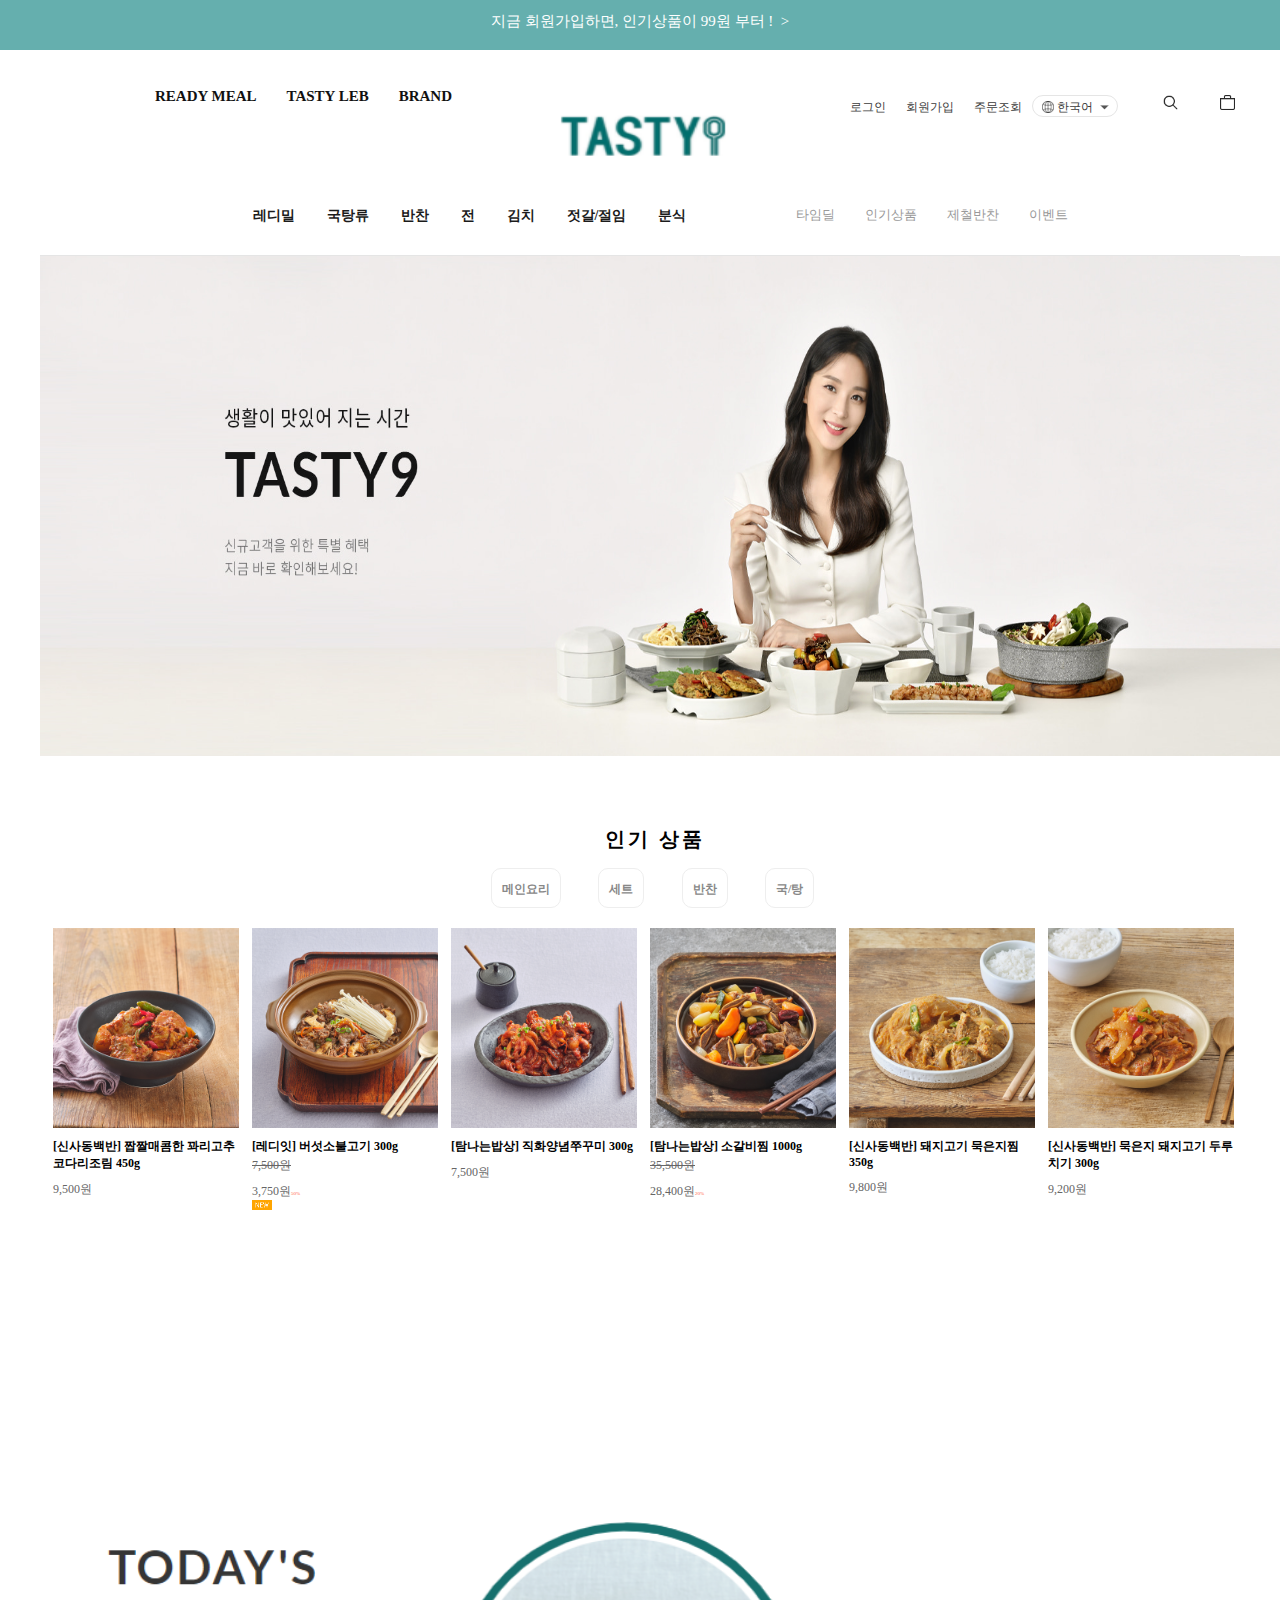
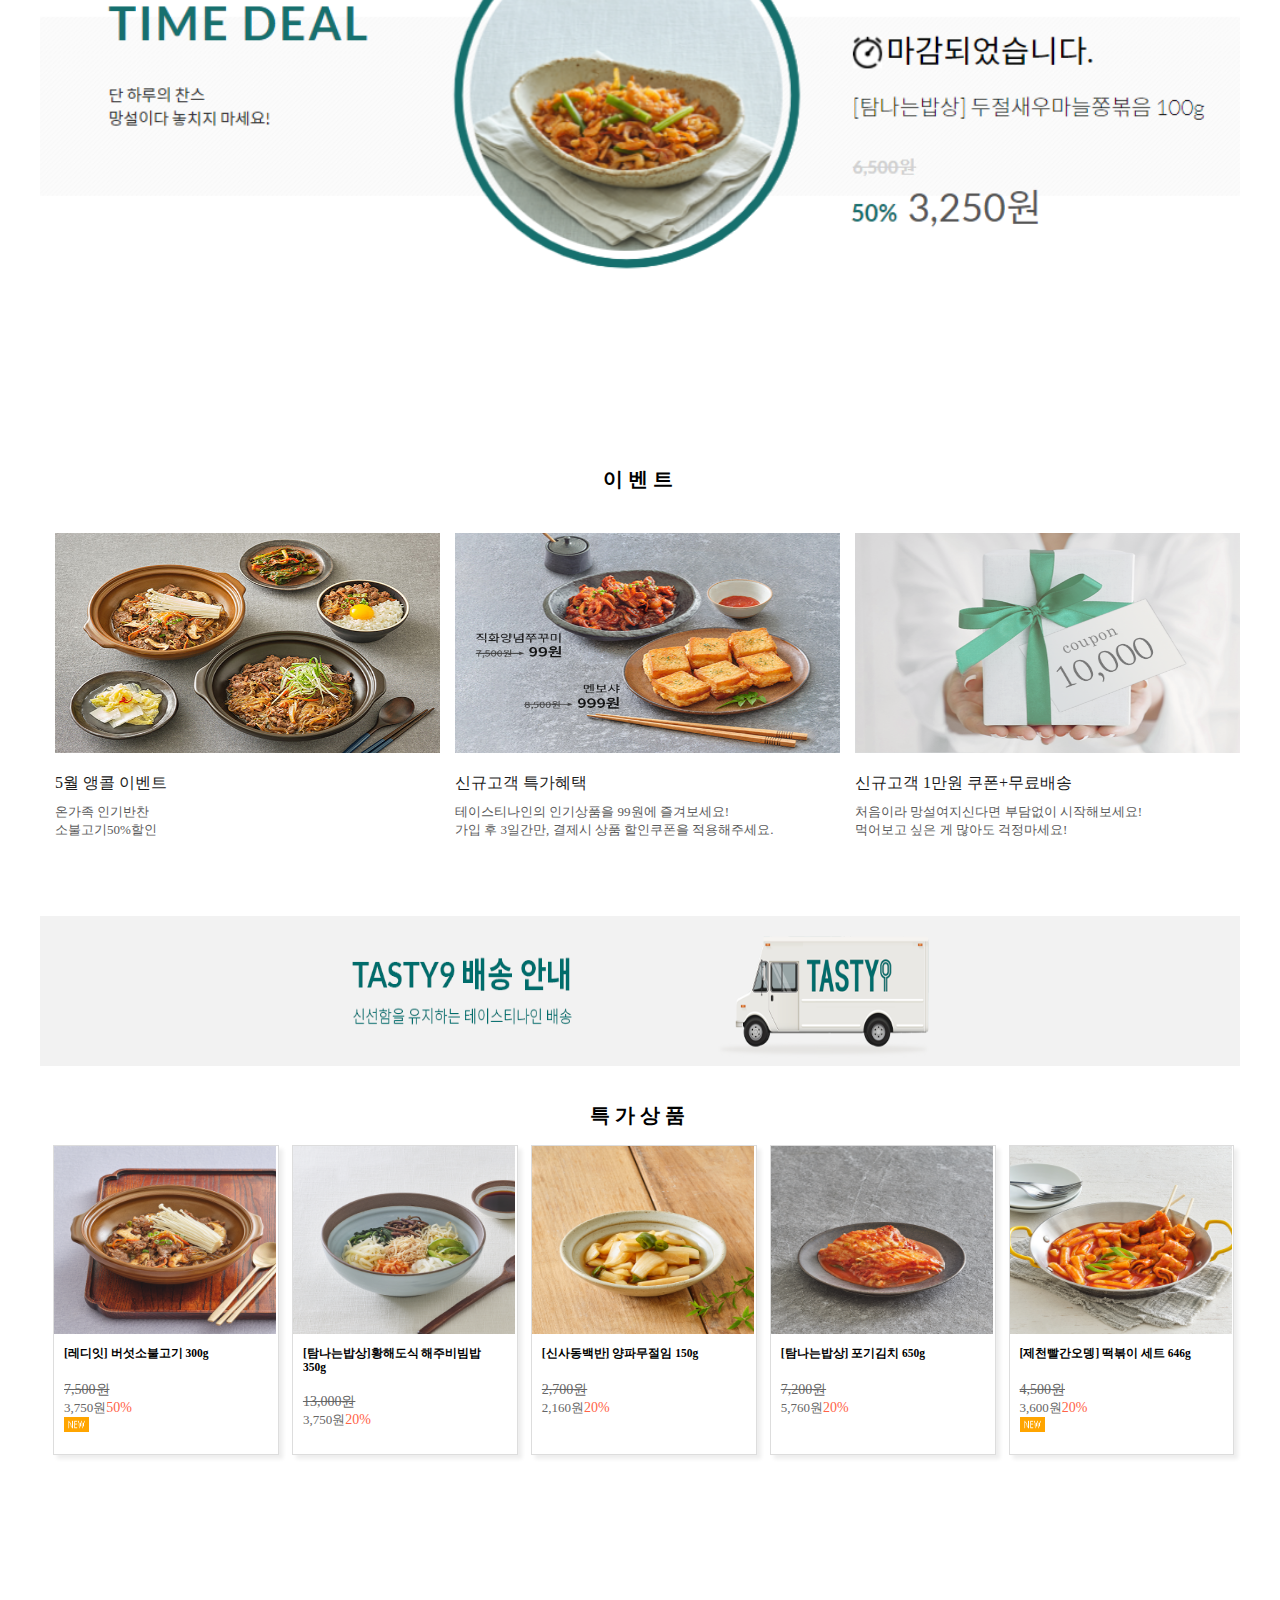
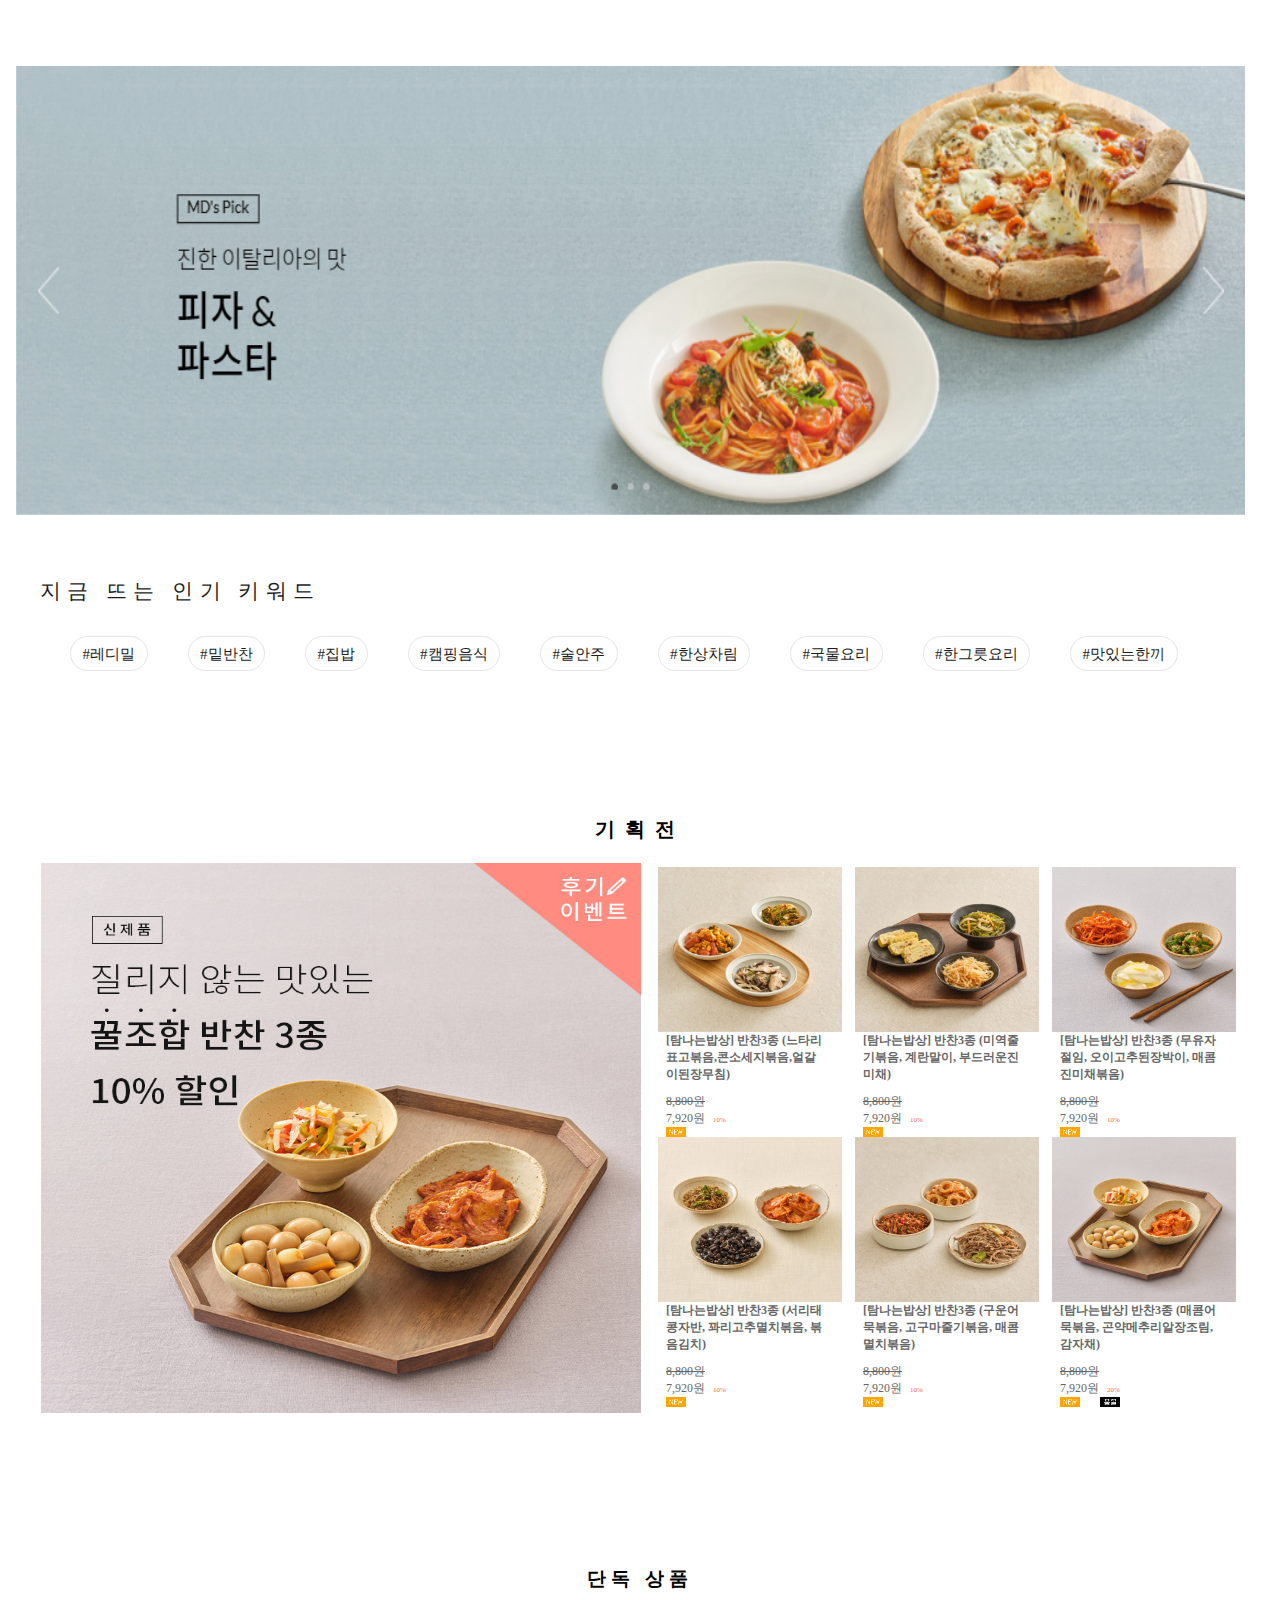
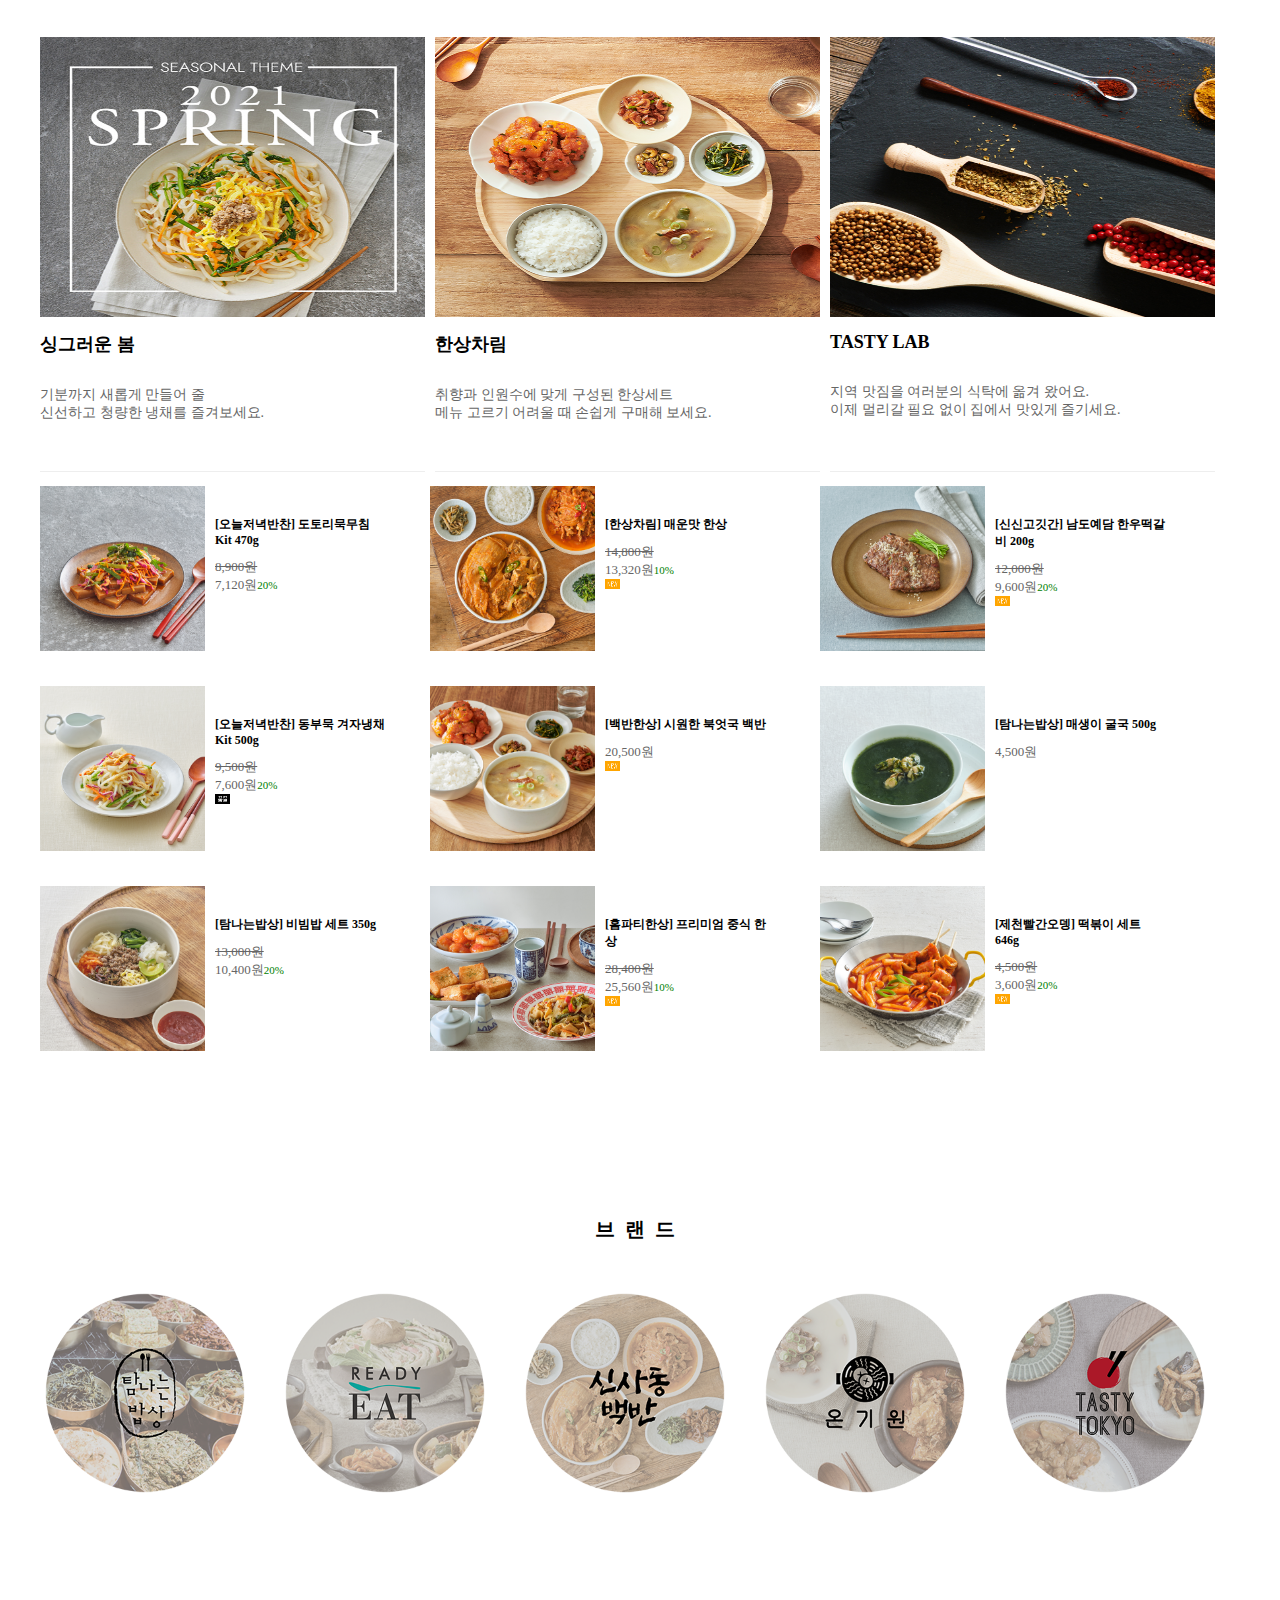
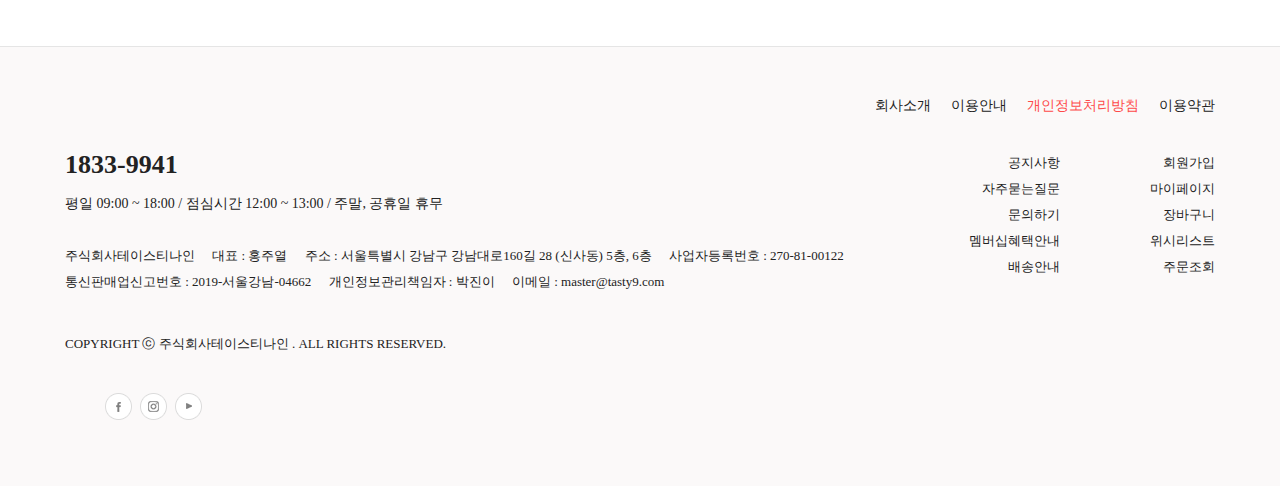
==== commit c17286db: "Add files via upload" ====
--- a/1rd_tasty9/main2.html
+++ b/1rd_tasty9/main2.html
@@ -294,7 +294,7 @@
    
      <div id="nc">
      	<a href="#">
-     	<img src="img/main/cr_ban01.jpg" alt="슬라이더"></a>
+     	<img src="img/main/cr_ban01.PNG" alt="슬라이더"></a>
       </div>
 
 
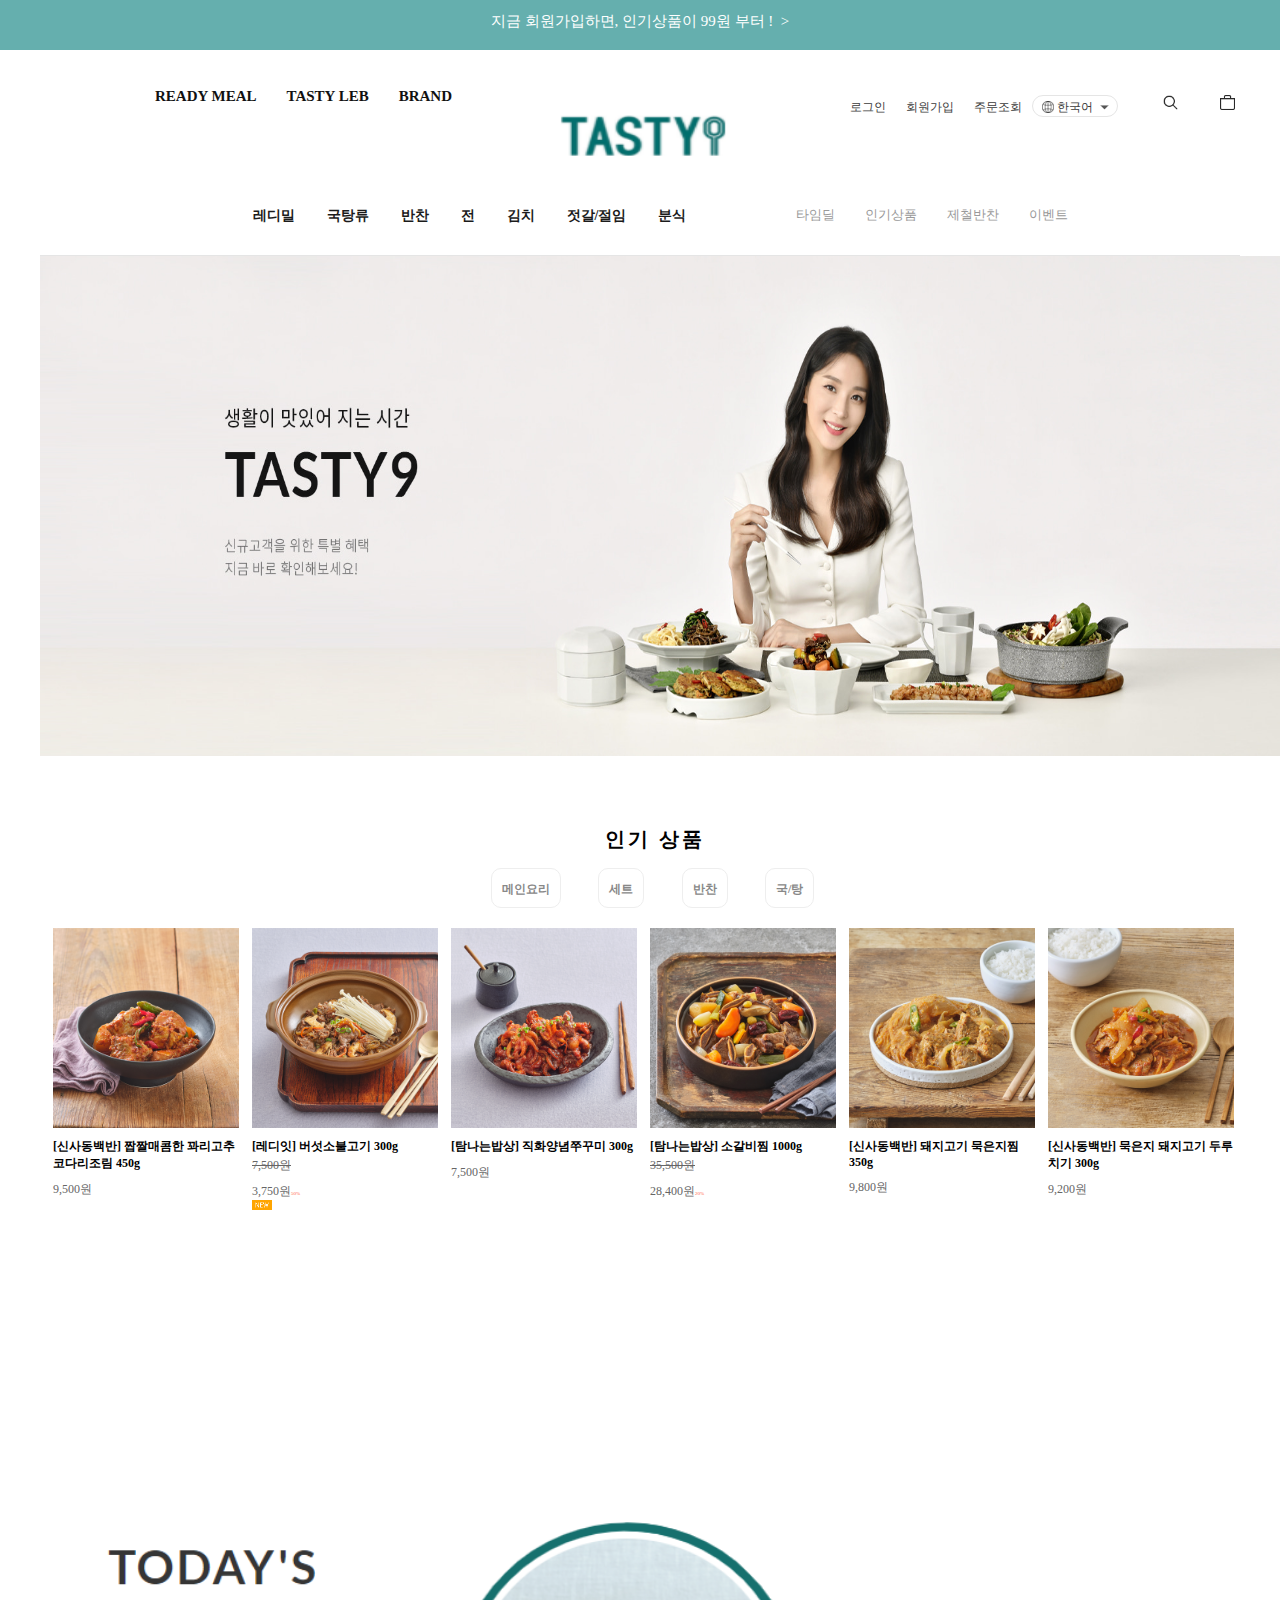
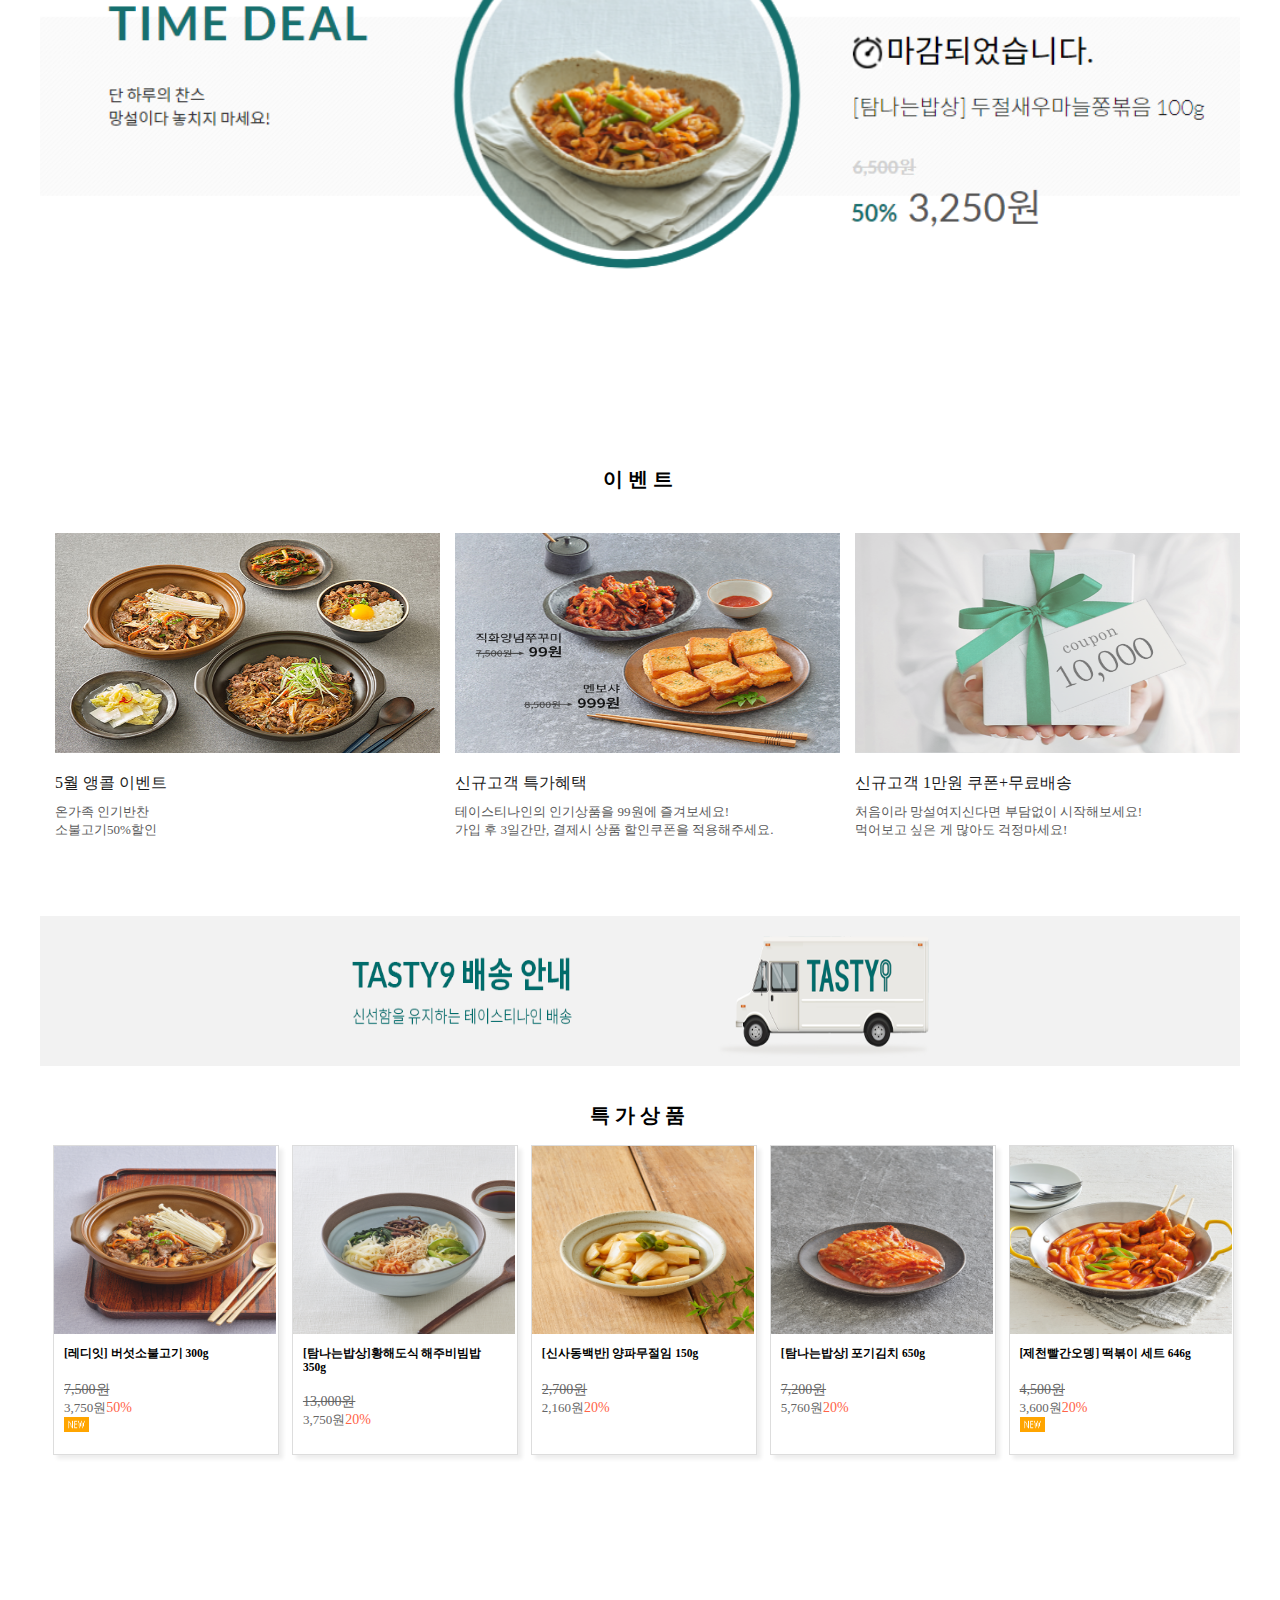
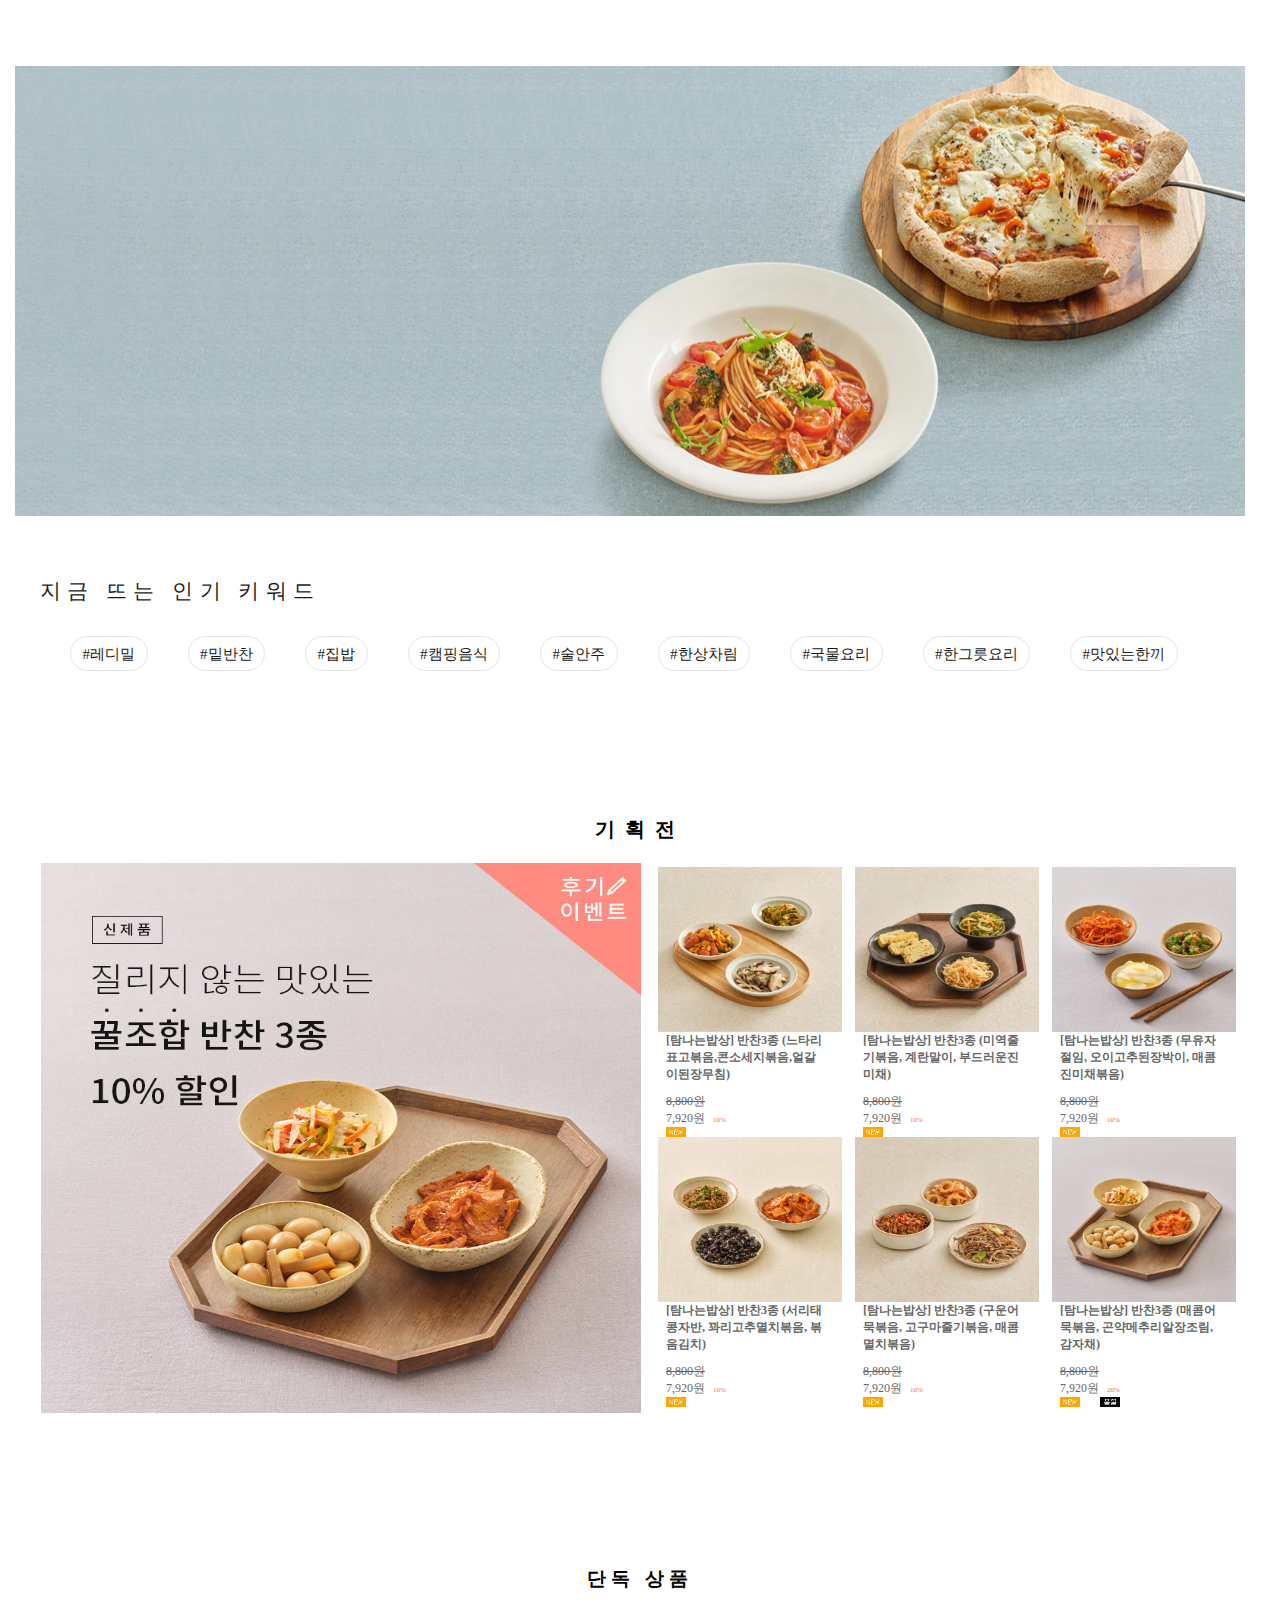
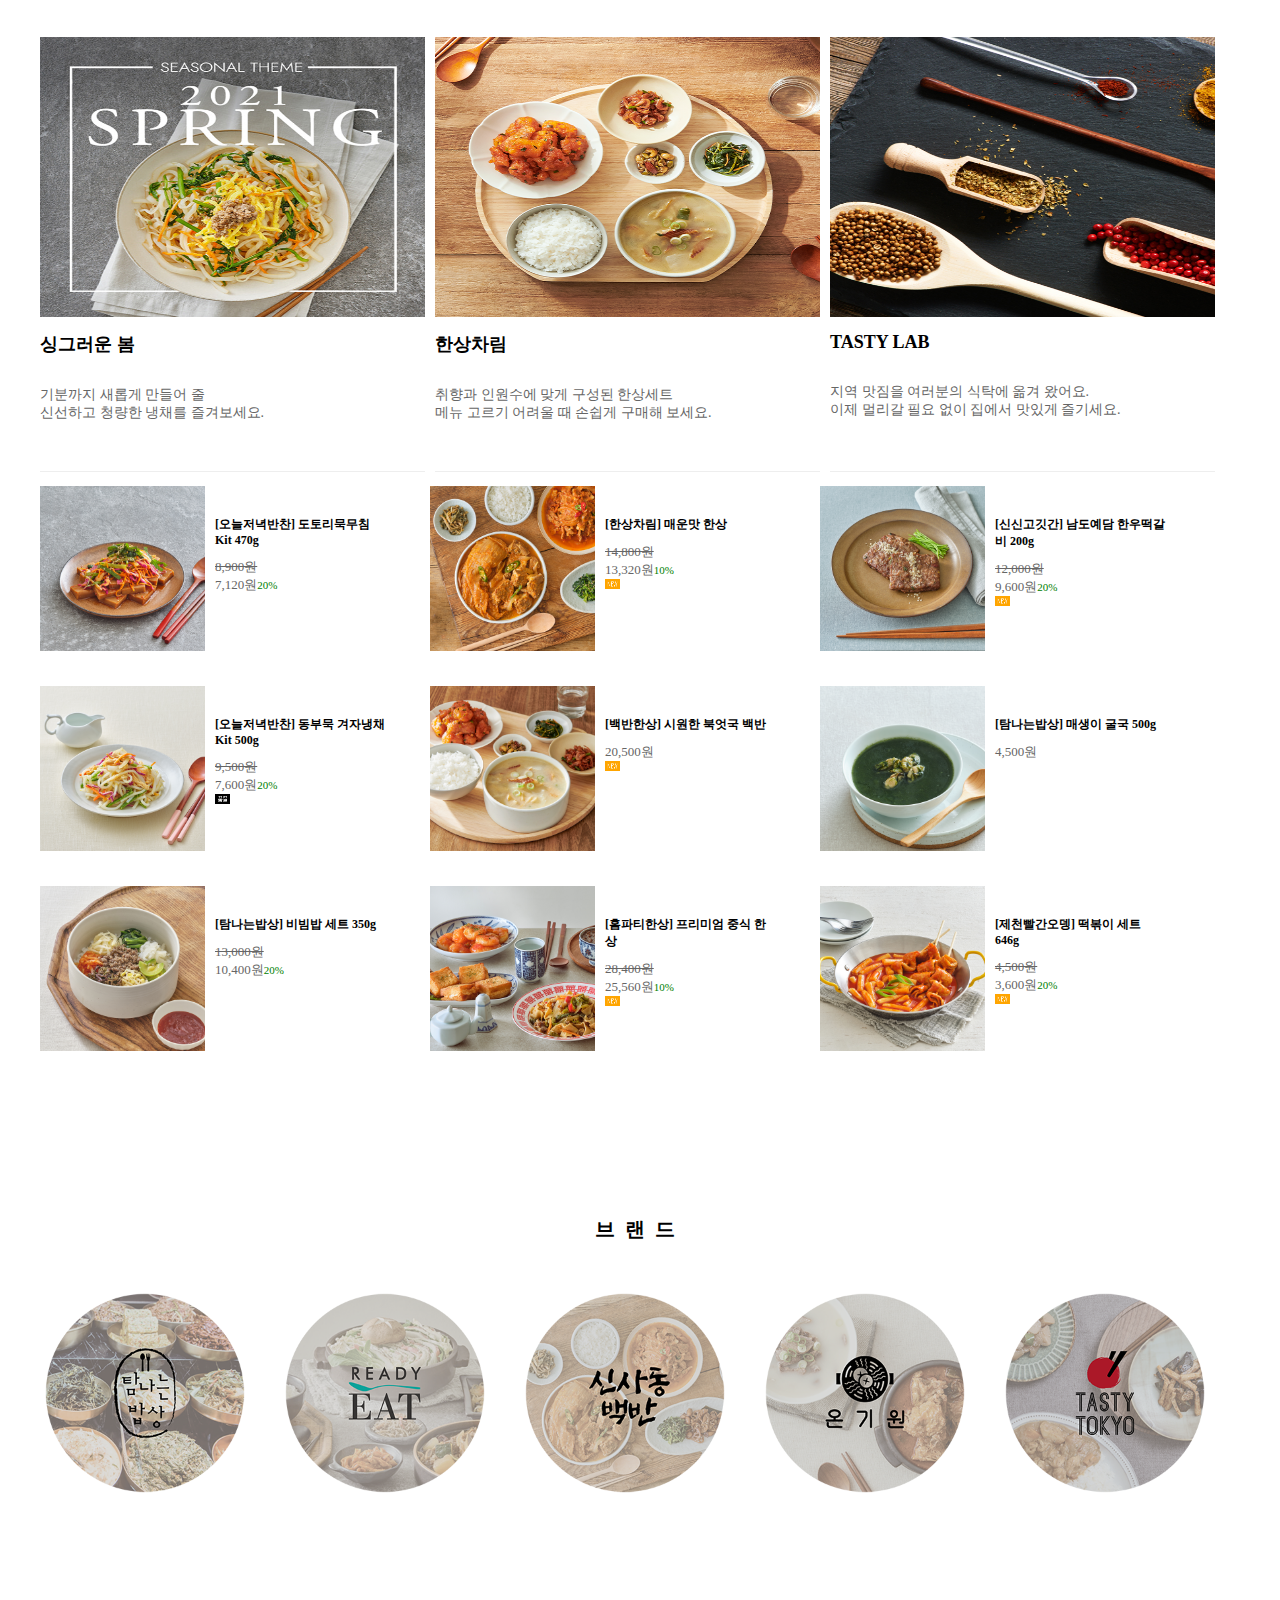
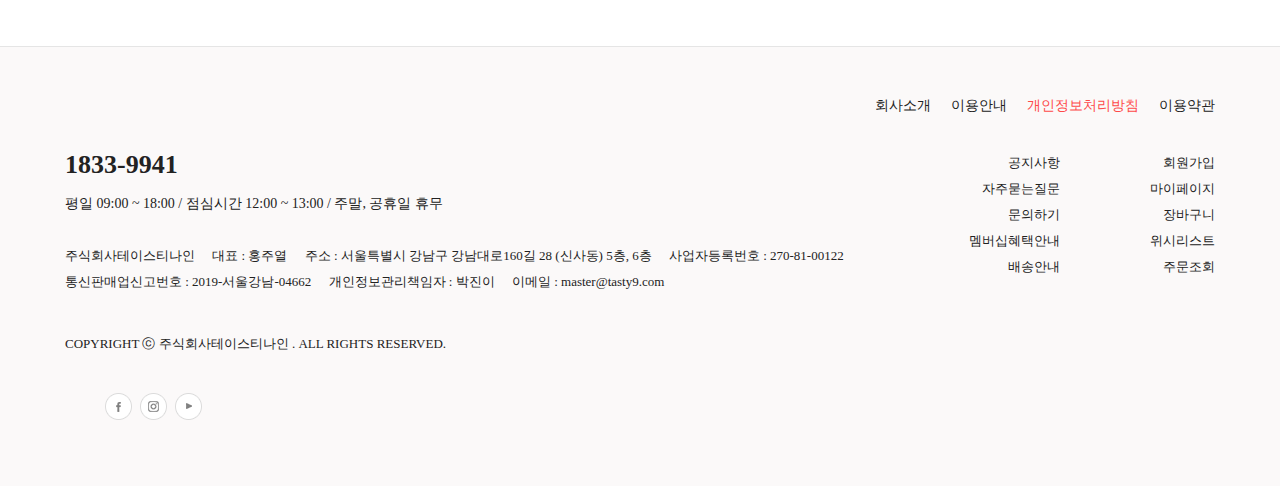
==== commit f9b4c1c5: "Add files via upload" ====
--- a/1rd_tasty9/main2.html
+++ b/1rd_tasty9/main2.html
@@ -294,7 +294,7 @@
    
      <div id="nc">
      	<a href="#">
-     	<img src="img/main/cr_ban01.PNG" alt="슬라이더"></a>
+     	<img src="img/main/슬라이더.jpg" alt="슬라이더"></a>
       </div>
 
 
